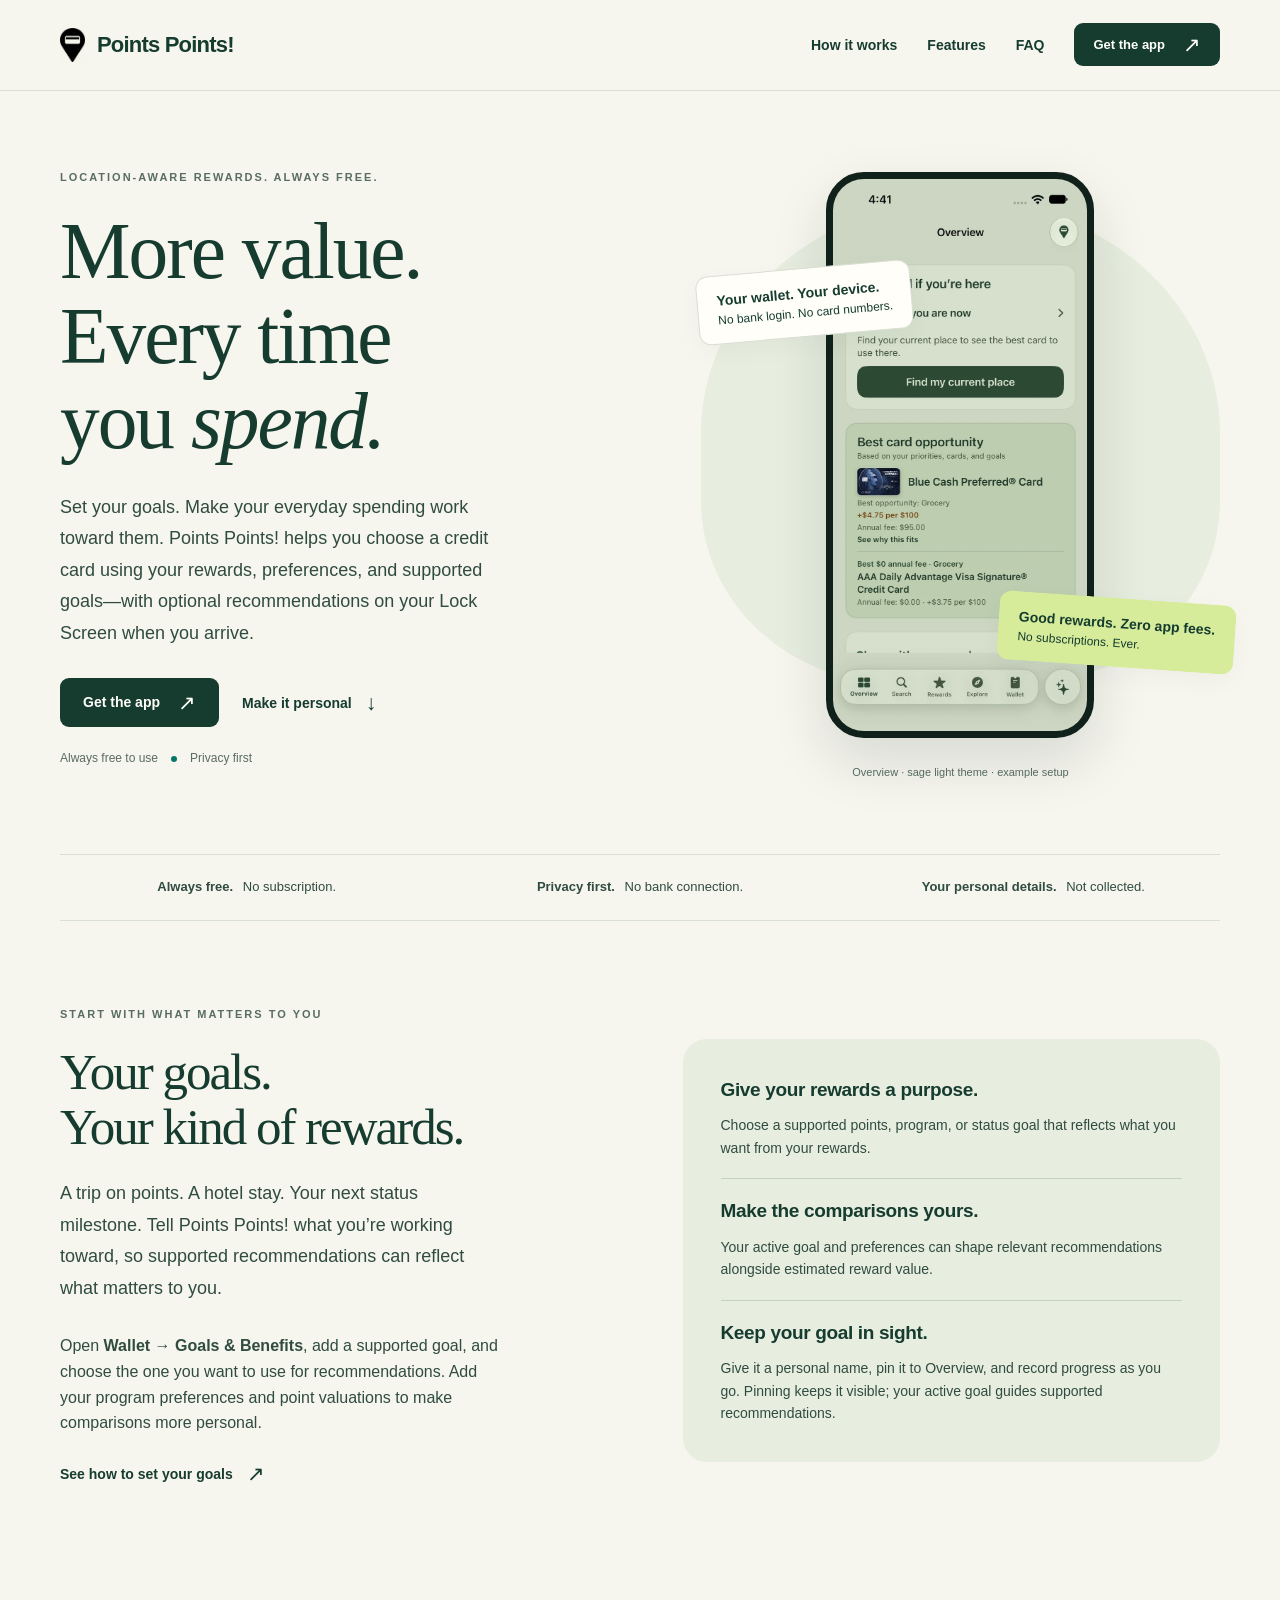
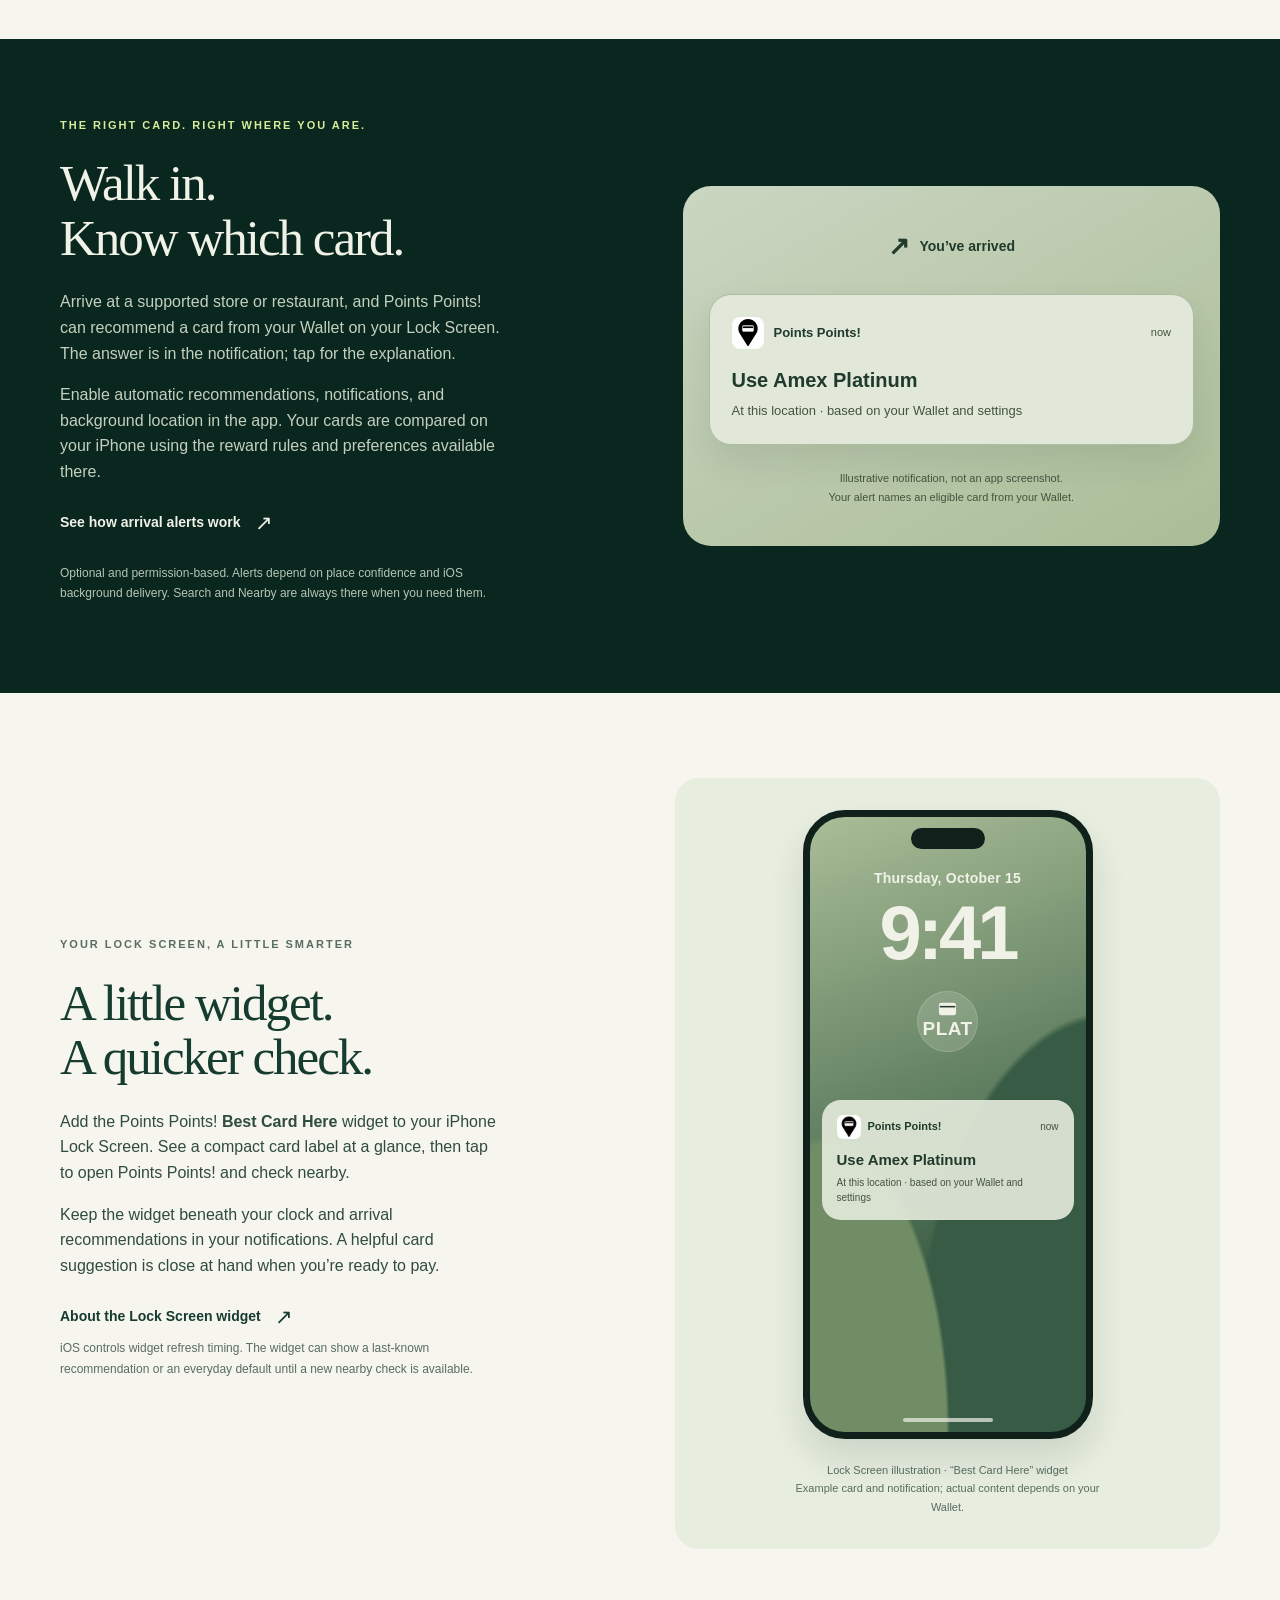
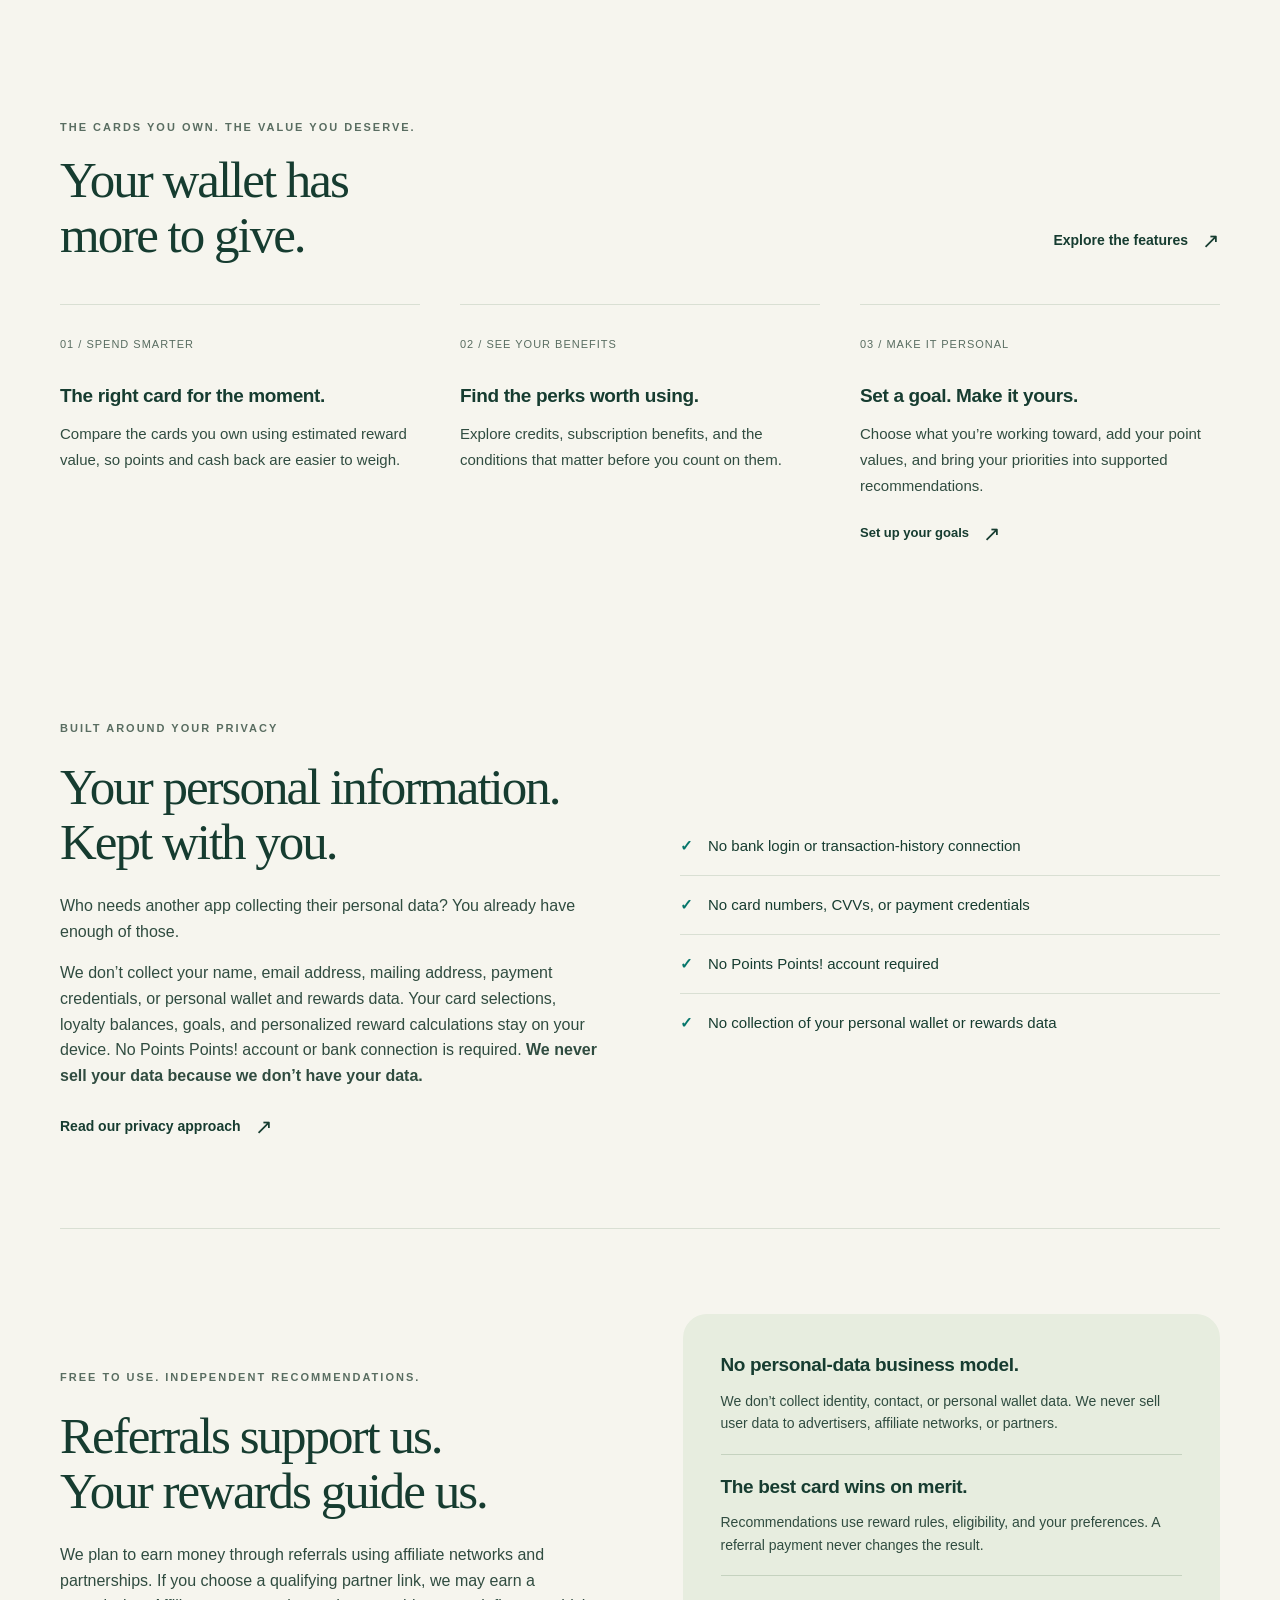
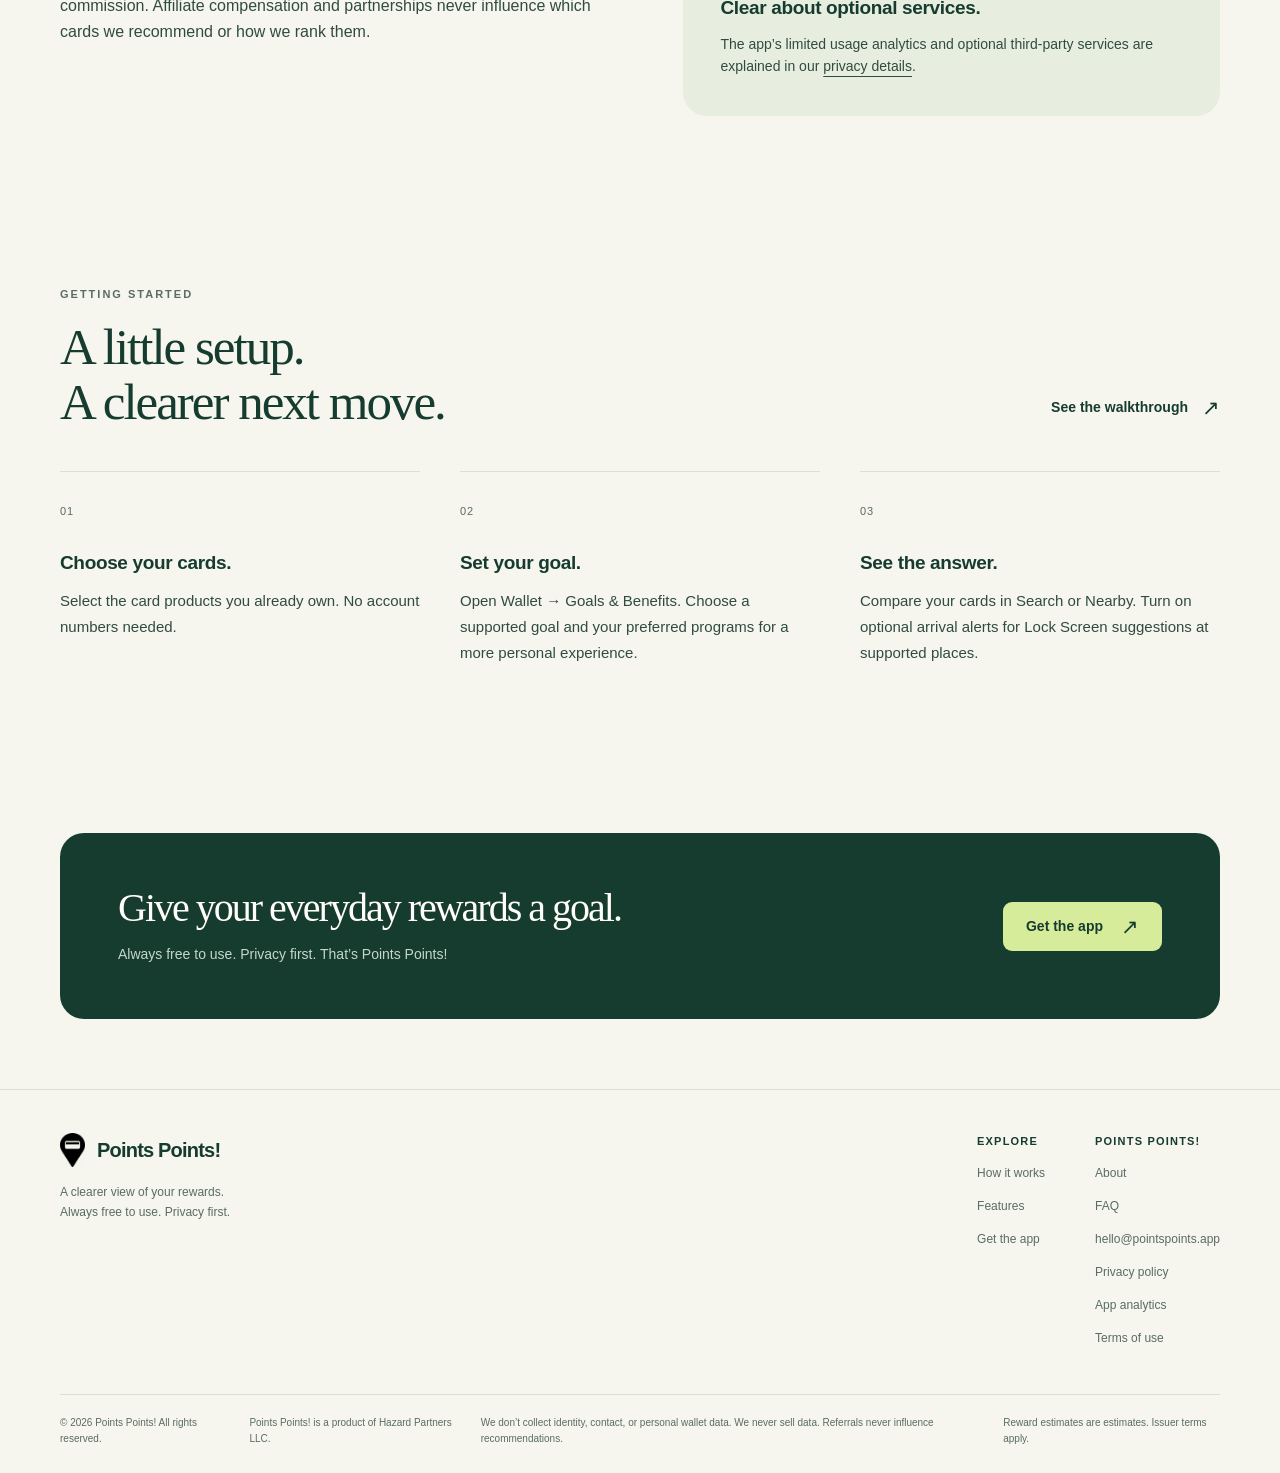
==== index.html @ 19428fe0 "Add files via upload" ====
<!doctype html>
<html lang="en"><head><meta charset="utf-8"><meta name="viewport" content="width=device-width, initial-scale=1"><meta name="color-scheme" content="light"><meta name="theme-color" content="#163c30"><meta name="referrer" content="strict-origin-when-cross-origin"><title>Points Points! — Always free. Privacy first.</title><meta name="description" content="Set your goals for a more personal rewards experience. Compare your cards, discover benefits, and get optional Lock Screen recommendations. Always free. Privacy first."><meta property="og:type" content="website"><meta property="og:site_name" content="Points Points!"><meta property="og:title" content="Points Points! — Always free. Privacy first."><meta property="og:description" content="Set your goals for a more personal rewards experience. Compare your cards, discover benefits, and get optional Lock Screen recommendations. Always free. Privacy first."><meta property="og:image" content="https://pointspoints.app/assets/social-preview.png"><meta property="og:image:alt" content="Points Points! More value. Every time you spend. Always free to use. Privacy first."><meta name="twitter:card" content="summary_large_image"><link rel="icon" type="image/png" href="assets/favicon.png"><link rel="apple-touch-icon" href="assets/apple-touch-icon.png"><link rel="stylesheet" href="assets/styles.css"><script src="assets/site-config.js" defer></script><script src="assets/site.js" defer></script><link rel="canonical" href="https://pointspoints.app/"><meta property="og:url" content="https://pointspoints.app/"></head><body><a class="skip-link" href="#main">Skip to content</a><header class="header"><div class="container nav"><a class="brand" href="index.html" aria-label="Points Points! home"><img src="assets/logo.png" width="25" height="34" alt="">Points Points!</a><button class="menu-toggle" aria-controls="navigation" aria-expanded="false" type="button">Menu</button><nav id="navigation" class="nav-links" aria-label="Main navigation"><a href="how-it-works.html" >How it works</a><a href="features.html" >Features</a><a href="support.html" >FAQ</a><a class="button small" href="get-the-app.html" data-app-link>Get the app<span class="arrow" aria-hidden="true">↗</span></a></nav></div></header><main id="main">
<section class="container hero"><div class="hero-copy"><p class="eyebrow">Location-aware rewards. Always free.</p><h1>More value.<br>Every time<br>you <em>spend.</em></h1><p class="lede">Set your goals. Make your everyday spending work toward them. Points Points! helps you choose a credit card using your rewards, preferences, and supported goals—with optional recommendations on your Lock Screen when you arrive.</p><div class="hero-buttons"><a class="button " href="get-the-app.html" data-app-link>Get the app<span class="arrow" aria-hidden="true">↗</span></a><a class="text-link" href="#your-goals">Make it personal <span class="arrow" aria-hidden="true">↓</span></a></div><p class="promise"><span>Always free to use</span><span class="dot" aria-hidden="true"></span><span>Privacy first</span></p></div><div><div class="visual-stage"><div class="phone "><img src="assets/app-overview-light.webp" alt="Points Points! Overview in the sage light theme showing nearby-card guidance and the best card opportunity" width="720" height="1565" loading="eager" fetchpriority="high" decoding="async"></div><div class="floating-note first"><strong>Your wallet. Your device.</strong>No bank login. No card numbers.</div><div class="floating-note second"><strong>Good rewards. Zero app fees.</strong>No subscriptions. Ever.</div></div><p class="screen-caption">Overview · sage light theme · example setup</p></div></section>
<div class="container trust-strip"><span><b>Always free.</b> No subscription.</span><span><b>Privacy first.</b> No bank connection.</span><span><b>Your personal details.</b> Not collected.</span></div>
<section class="container section" id="your-goals" aria-labelledby="goals-heading"><div class="split"><div class="split-copy"><p class="eyebrow">Start with what matters to you</p><h2 id="goals-heading">Your goals.<br>Your kind of rewards.</h2><p class="lede">A trip on points. A hotel stay. Your next status milestone. Tell Points Points! what you’re working toward, so supported recommendations can reflect what matters to you.</p><p>Open <strong>Wallet → Goals &amp; Benefits</strong>, add a supported goal, and choose the one you want to use for recommendations. Add your program preferences and point valuations to make comparisons more personal.</p><a class="text-link" href="how-it-works.html#goals">See how to set your goals <span class="arrow" aria-hidden="true">↗</span></a></div><div class="explain-panel"><div class="term"><h3>Give your rewards a purpose.</h3><p>Choose a supported points, program, or status goal that reflects what you want from your rewards.</p></div><div class="term"><h3>Make the comparisons yours.</h3><p>Your active goal and preferences can shape relevant recommendations alongside estimated reward value.</p></div><div class="term"><h3>Keep your goal in sight.</h3><p>Give it a personal name, pin it to Overview, and record progress as you go. Pinning keeps it visible; your active goal guides supported recommendations.</p></div></div></div></section>
<section class="arrival-band" id="arrival-alerts"><div class="container split"><div class="split-copy"><p class="eyebrow">The right card. Right where you are.</p><h2>Walk in.<br>Know which card.</h2><p>Arrive at a supported store or restaurant, and Points Points! can recommend a card from your Wallet on your Lock Screen. The answer is in the notification; tap for the explanation.</p><p>Enable automatic recommendations, notifications, and background location in the app. Your cards are compared on your iPhone using the reward rules and preferences available there.</p><a class="text-link" href="how-it-works.html#arrival-alerts">See how arrival alerts work <span class="arrow" aria-hidden="true">↗</span></a><p class="small-copy">Optional and permission-based. Alerts depend on place confidence and iOS background delivery. Search and Nearby are always there when you need them.</p></div><figure class="arrival-visual"><div class="arrival-location"><span aria-hidden="true">↗</span> You’ve arrived</div><div class="arrival-notification"><div class="arrival-app"><img src="assets/app-icon.png" width="32" height="32" alt=""><strong>Points Points!</strong><span>now</span></div><p class="arrival-answer">Use Amex Platinum</p><p class="arrival-detail">At this location · based on your Wallet and settings</p></div><figcaption>Illustrative notification, not an app screenshot.<br>Your alert names an eligible card from your Wallet.</figcaption></figure></div></section><section class="container section lockscreen-section" id="lock-screen-widget"><div class="split"><div class="split-copy"><p class="eyebrow">Your Lock Screen, a little smarter</p><h2>A little widget.<br>A quicker check.</h2><p>Add the Points Points! <strong>Best Card Here</strong> widget to your iPhone Lock Screen. See a compact card label at a glance, then tap to open Points Points! and check nearby.</p><p>Keep the widget beneath your clock and arrival recommendations in your notifications. A helpful card suggestion is close at hand when you’re ready to pay.</p><a class="text-link" href="support.html#lock-screen-widget">About the Lock Screen widget <span class="arrow" aria-hidden="true">↗</span></a><p class="small-copy">iOS controls widget refresh timing. The widget can show a last-known recommendation or an everyday default until a new nearby check is available.</p></div><figure class="lockscreen-preview"><div class="lockscreen-phone" role="img" aria-label="Illustration of an iPhone Lock Screen with a circular Points Points! Best Card Here widget labeled PLAT and a Use Amex Platinum notification"><div class="lockscreen-island" aria-hidden="true"></div><div class="lockscreen-clock"><div class="lockscreen-date">Thursday, October 15</div><div class="lockscreen-time">9:41</div></div><div class="lockscreen-widgets"><div class="lockscreen-widget"><svg width="19" height="14" viewBox="0 0 24 18" fill="none" aria-hidden="true"><rect x="1" y="1" width="22" height="16" rx="3" fill="currentColor"/><path d="M2 6h20" stroke="#263b2c" stroke-width="2"/></svg><span>PLAT</span></div></div><div class="lockscreen-alert"><div class="lockscreen-alert-app"><img src="assets/app-icon.png" alt="" width="24" height="24"><strong>Points Points!</strong><span>now</span></div><p>Use Amex Platinum</p><span>At this location · based on your Wallet and settings</span></div><div class="lockscreen-home" aria-hidden="true"></div></div><figcaption>Lock Screen illustration · “Best Card Here” widget<br>Example card and notification; actual content depends on your Wallet.</figcaption></figure></div></section><section class="container section"><div class="section-heading"><div><p class="eyebrow">The cards you own. The value you deserve.</p><h2>Your wallet has<br>more to give.</h2></div><a href="features.html" class="text-link">Explore the features <span class="arrow" aria-hidden="true">↗</span></a></div><div class="three-cols"><article class="feature-summary"><span class="feature-number">01 / SPEND SMARTER</span><h3>The right card for the moment.</h3><p>Compare the cards you own using estimated reward value, so points and cash back are easier to weigh.</p></article><article class="feature-summary"><span class="feature-number">02 / SEE YOUR BENEFITS</span><h3>Find the perks worth using.</h3><p>Explore credits, subscription benefits, and the conditions that matter before you count on them.</p></article><article class="feature-summary"><span class="feature-number">03 / MAKE IT PERSONAL</span><h3>Set a goal. Make it yours.</h3><p>Choose what you’re working toward, add your point values, and bring your priorities into supported recommendations.</p><a class="text-link" href="how-it-works.html#goals">Set up your goals <span class="arrow" aria-hidden="true">↗</span></a></article></div></section>

<section class="container privacy-panel"><div><p class="eyebrow">Built around your privacy</p><h2>Your personal information.<br>Kept with you.</h2><p>Who needs another app collecting their personal data? You already have enough of those.</p><p>We don’t collect your name, email address, mailing address, payment credentials, or personal wallet and rewards data. Your card selections, loyalty balances, goals, and personalized reward calculations stay on your device. No Points Points! account or bank connection is required. <strong>We never sell your data because we don’t have your data.</strong></p><a href="privacy.html" class="text-link">Read our privacy approach <span class="arrow" aria-hidden="true">↗</span></a></div><ul class="privacy-points"><li><span class="check" aria-hidden="true">✓</span>No bank login or transaction-history connection</li><li><span class="check" aria-hidden="true">✓</span>No card numbers, CVVs, or payment credentials</li><li><span class="check" aria-hidden="true">✓</span>No Points Points! account required</li><li><span class="check" aria-hidden="true">✓</span>No collection of your personal wallet or rewards data</li></ul></section>
<section class="container section" id="how-we-make-money"><div class="split"><div><p class="eyebrow">Free to use. Independent recommendations.</p><h2>Referrals support us.<br>Your rewards guide us.</h2><p>We plan to earn money through referrals using affiliate networks and partnerships. If you choose a qualifying partner link, we may earn a commission. Affiliate compensation and partnerships never influence which cards we recommend or how we rank them.</p></div><div class="explain-panel"><div class="term"><h3>No personal-data business model.</h3><p>We don’t collect identity, contact, or personal wallet data. We never sell user data to advertisers, affiliate networks, or partners.</p></div><div class="term"><h3>The best card wins on merit.</h3><p>Recommendations use reward rules, eligibility, and your preferences. A referral payment never changes the result.</p></div><div class="term"><h3>Clear about optional services.</h3><p>The app’s limited usage analytics and optional third-party services are explained in our <a href="privacy.html#analytics">privacy details</a>.</p></div></div></div></section>
<section class="container section"><div class="section-heading"><div><p class="eyebrow">Getting started</p><h2>A little setup.<br>A clearer next move.</h2></div><a href="how-it-works.html" class="text-link">See the walkthrough <span class="arrow" aria-hidden="true">↗</span></a></div><div class="three-cols"><article class="feature-summary"><span class="feature-number">01</span><h3>Choose your cards.</h3><p>Select the card products you already own. No account numbers needed.</p></article><article class="feature-summary"><span class="feature-number">02</span><h3>Set your goal.</h3><p>Open Wallet → Goals &amp; Benefits. Choose a supported goal and your preferred programs for a more personal experience.</p></article><article class="feature-summary"><span class="feature-number">03</span><h3>See the answer.</h3><p>Compare your cards in Search or Nearby. Turn on optional arrival alerts for Lock Screen suggestions at supported places.</p></article></div></section><section class="container"><div class="cta"><div><h2>Give your everyday rewards a goal.</h2><p>Always free to use. Privacy first. That’s Points Points!</p></div><a class="button light" href="get-the-app.html" data-app-link>Get the app<span class="arrow" aria-hidden="true">↗</span></a></div></section></main><footer class="footer"><div class="container"><div class="footer-top"><div><a class="brand" href="index.html"><img src="assets/logo.png" width="25" height="34" alt="">Points Points!</a><p>A clearer view of your rewards.<br>Always free to use. Privacy first.</p></div><div class="footer-links"><div><strong>Explore</strong><a href="how-it-works.html">How it works</a><a href="features.html">Features</a><a href="get-the-app.html" data-app-link>Get the app</a></div><div><strong>Points Points!</strong><a href="about.html">About</a><a href="support.html">FAQ</a><a href="mailto:hello@pointspoints.app">hello@pointspoints.app</a><a href="privacy.html">Privacy policy</a><a href="app-analytics.html">App analytics</a><a href="terms.html">Terms of use</a></div></div></div><div class="footer-bottom"><span>© 2026 Points Points! All rights reserved.</span><span>Points Points! is a product of Hazard Partners LLC.</span><span>We don’t collect identity, contact, or personal wallet data. We never sell data. Referrals never influence recommendations.</span><span>Reward estimates are estimates. Issuer terms apply.</span></div></div></footer></body></html>
---- assets/styles.css ----
/* Points Points — self-contained, responsive, no external font requests. */
:root{--paper:#f6f5ee;--ink:#163c30;--text:#304c40;--muted:#596d61;--line:#d9dfd3;--soft:#e7eddf;--lime:#d6ec9a;--teal:#28d8cf;--white:#fffef9;--dark:#09271e;--radius:24px;--serif:Georgia,'Times New Roman',serif;--sans:-apple-system,BlinkMacSystemFont,'Segoe UI',Arial,sans-serif}
*,*::before,*::after{box-sizing:border-box}
html{scroll-behavior:smooth;scroll-padding-top:108px}
body{margin:0;background:var(--paper);color:var(--ink);font-family:var(--sans);font-size:16px;line-height:1.6;-webkit-font-smoothing:antialiased}
img{display:block;max-width:100%;height:auto}
a{color:inherit;text-underline-offset:5px}
button,input,select{font:inherit}
button,a,input,select,summary{-webkit-tap-highlight-color:transparent}
button{cursor:pointer}
a:focus-visible,button:focus-visible,input:focus-visible,select:focus-visible,summary:focus-visible{outline:3px solid #067b75;outline-offset:5px}
.skip-link{position:absolute;top:-100px;left:20px;background:var(--ink);color:var(--white);padding:12px 20px;z-index:20}
.skip-link:focus{top:12px}
.container{width:min(1160px,calc(100% - 96px));margin-inline:auto}
.header{border-bottom:1px solid var(--line);background:var(--paper);position:relative;z-index:5}
.nav{display:flex;justify-content:space-between;align-items:center;gap:24px;min-height:90px}
.brand{display:inline-flex;align-items:center;gap:12px;font-weight:750;letter-spacing:-.8px;font-size:22px;text-decoration:none;white-space:nowrap}
.brand img{height:34px;width:25px;object-fit:contain}
.nav-links{display:flex;align-items:center;gap:30px}
.nav-links>a:not(.button){font-size:14px;font-weight:550;text-decoration:none;padding-block:12px}
.nav-links>a[aria-current=page]:not(.button){text-decoration:underline;text-decoration-thickness:2px;text-decoration-color:#08766c}
.nav-links>a:hover:not(.button){text-decoration:underline}
.menu-toggle{display:none;border:1px solid var(--line);border-radius:8px;padding:8px 12px;background:transparent;color:var(--ink);min-height:44px}
.button{display:inline-flex;align-items:center;justify-content:center;gap:18px;min-height:49px;padding:12px 22px;background:var(--ink);color:var(--white);border:1px solid transparent;border-radius:9px;text-decoration:none;font-size:14px;font-weight:600;line-height:1.4;transition:background .18s,transform .18s}
.button:hover{background:#245642;transform:translateY(-2px)}
.button.small{min-height:43px;padding:10px 18px;font-size:13px}
.button.light{background:var(--lime);color:var(--ink)}
.button.light:hover{background:#e1f3b6}
.button.outline{background:transparent;color:var(--ink);border-color:var(--line)}
.button.outline:hover{background:var(--soft)}
.text-link{display:inline-flex;align-items:center;gap:14px;font-size:14px;font-weight:600;text-decoration:none;min-height:44px}
.text-link:hover{text-decoration:underline}
.arrow{font-weight:400;font-size:21px;line-height:1}
.eyebrow{text-transform:uppercase;font-size:11px;font-weight:650;letter-spacing:2px;color:var(--muted);margin:0 0 22px}
h1,h2,h3,p{margin-top:0}
h1,h2{font-family:var(--serif);font-weight:400;line-height:1.07;letter-spacing:-2px}
h1{font-size:clamp(48px,6.2vw,82px);margin-bottom:28px}
h1 em,h2 em{font-weight:400}
h2{font-size:clamp(34px,4vw,51px);margin-bottom:24px}
h3{font-size:19px;font-weight:600;line-height:1.35;letter-spacing:-.35px;margin-bottom:12px}
p{color:var(--text)}
.lede{font-size:18px;line-height:1.75;max-width:450px;margin-bottom:29px}
.small-copy{font-size:12px;color:var(--muted);line-height:1.7}
.hero{display:grid;grid-template-columns:1.1fr 1fr;align-items:center;gap:70px;padding-block:65px 72px}
.hero-copy{padding-block:12px}
.hero h1{max-width:600px}
.hero-buttons{display:flex;align-items:center;gap:23px;flex-wrap:wrap}
.promise{display:flex;align-items:center;gap:8px;margin:22px 0 0;font-size:12px;color:var(--muted);flex-wrap:wrap}
.dot{width:6px;height:6px;background:#06766b;border-radius:50%;display:inline-block;margin-inline:5px}
.visual-stage{position:relative;display:grid;place-items:center;isolation:isolate;padding:16px 25px 5px;min-width:0}
.visual-stage::before{content:'';position:absolute;width:100%;height:82%;border-radius:48% 48% 38% 38%;background:var(--soft);inset:8% 0 auto;z-index:-1;transform:rotate(-10deg)}
.phone{width:268px;border:7px solid #10211b;border-radius:38px;background:#101e17;overflow:hidden;box-shadow:0 24px 55px #13352822;position:relative}
.phone img{width:100%;aspect-ratio:1206 / 2622;object-fit:cover}
.phone.small-phone{width:250px}
.floating-note{position:absolute;padding:14px 19px;background:var(--white);border:1px solid var(--line);border-radius:12px;box-shadow:0 8px 25px #163c3009;font-size:12px;line-height:1.5;z-index:2}
.floating-note strong{display:block;color:var(--ink);font-size:14px;font-weight:650}
.floating-note.first{left:-4px;top:19%;transform:rotate(-5deg)}
.floating-note.second{right:-15px;bottom:13%;transform:rotate(4deg);background:var(--lime);border-color:transparent}
.screen-caption{font-size:11px;color:var(--muted);text-align:center;margin:21px 0 0}
.trust-strip{border-block:1px solid var(--line);display:grid;grid-template-columns:repeat(3,1fr);padding-block:22px;gap:20px;text-align:center}
.trust-strip span{font-size:13px;color:var(--text)}
.trust-strip b{font-weight:600;margin-right:6px}
.section{padding-block:85px}
.section-heading{display:flex;align-items:end;justify-content:space-between;gap:35px;margin-bottom:42px}
.section-heading h2{margin:0;max-width:630px}
.section-heading .eyebrow{margin-bottom:17px}
.three-cols{display:grid;grid-template-columns:repeat(3,1fr);gap:40px}
.feature-summary{border-top:1px solid var(--line);padding-top:25px}
.feature-number{display:inline-block;font-size:11px;letter-spacing:1px;color:var(--muted);margin-bottom:29px}
.feature-summary p{font-size:15px;line-height:1.75;margin-bottom:12px}
.feature-summary a{font-size:13px}

.split{display:grid;grid-template-columns:1fr 1fr;align-items:center;gap:85px}
.split-copy p{max-width:440px}

















.privacy-panel{display:grid;grid-template-columns:1fr 1fr;gap:80px;align-items:center;border-bottom:1px solid var(--line);padding-block:80px}
.privacy-points{padding:0;margin:0;list-style:none}
.privacy-points li{display:flex;align-items:baseline;gap:15px;padding:17px 0;border-bottom:1px solid var(--line);font-size:15px}
.privacy-points li:last-child{border:0}
.check{color:#06766b;font-weight:700}
.cta{background:var(--ink);border-radius:var(--radius);padding:54px 58px;color:var(--white);display:flex;align-items:center;justify-content:space-between;gap:45px;margin-block:70px}
.cta h2{font-size:40px;margin-bottom:13px;max-width:600px}
.cta p{color:#c4d7c9;margin:0;font-size:14px}
.cta .button{flex-shrink:0}
.footer{padding-block:43px 26px;border-top:1px solid var(--line)}
.footer-top{display:flex;align-items:start;justify-content:space-between;gap:35px;margin-bottom:40px}
.footer .brand{font-size:20px;margin-bottom:16px}
.footer p{font-size:12px;color:var(--muted);max-width:300px}
.footer-links{display:flex;gap:50px}
.footer-links div{display:flex;flex-direction:column;gap:8px}
.footer-links strong{font-size:11px;text-transform:uppercase;letter-spacing:1.2px;font-weight:600;margin-bottom:5px}
.footer-links a{font-size:12px;color:var(--muted);text-decoration:none;min-height:25px}
.footer-links a:hover{text-decoration:underline}
.footer-bottom{border-top:1px solid var(--line);padding-top:20px;display:flex;justify-content:space-between;gap:20px;font-size:10px;color:var(--muted)}
.page-heading{padding-block:78px 48px;max-width:810px}
.page-heading h1{font-size:clamp(44px,5.5vw,68px)}
.page-heading .lede{max-width:620px;margin:0}
.page-heading.center{text-align:center;margin:auto;max-width:830px}
.page-heading.center .lede{margin:auto}
.walkthrough{padding-block:40px 65px;border-bottom:1px solid var(--line)}
.walkthrough:nth-child(even) .split-copy{order:2}
.walkthrough:nth-child(even) .walkthrough-image{order:1}
.walkthrough-image{background:var(--soft);border-radius:var(--radius);padding:35px;display:grid;place-items:center;overflow:hidden}
.walkthrough-image .phone{width:245px}
.walkthrough .step-label{font-family:var(--serif);font-size:45px;color:#73907a;margin-bottom:22px}
.walkthrough h2{font-size:42px}
.list-clean{list-style:none;padding:0;margin-top:24px}
.list-clean li{padding:10px 0;border-top:1px solid var(--line);font-size:14px;display:flex;gap:12px}
.feature-detail{padding-block:50px 65px;border-bottom:1px solid var(--line)}
.feature-detail h2{font-size:43px}
.feature-detail .split-copy>p{font-size:16px}
.pullquote{border-left:3px solid #08786e;padding:0 0 0 22px;margin:30px 0;font:italic 25px/1.45 var(--serif);color:var(--ink)}
.explain-panel{padding:38px;background:var(--soft);border-radius:var(--radius)}
.explain-panel .term{padding-block:19px;border-bottom:1px solid #c5d2bf}
.explain-panel .term:last-child{border:0;padding-bottom:0}
.explain-panel .term:first-child{padding-top:0}
.explain-panel .term p{font-size:14px;margin:8px 0 0}
.support-grid{display:grid;grid-template-columns:230px 1fr;gap:70px;padding-block:15px 75px;align-items:start}
.support-nav{position:sticky;top:35px;display:flex;flex-direction:column;gap:10px}
.support-nav a{font-size:14px;text-decoration:none;padding-block:7px}
.support-nav a:hover{text-decoration:underline}



.faq-group{margin-bottom:44px}
.faq-group h2{font-size:32px;margin-bottom:21px}
details{border-top:1px solid var(--line)}
details:last-child{border-bottom:1px solid var(--line)}
summary{list-style:none;cursor:pointer;padding:21px 35px 21px 0;font-weight:550;font-size:16px;position:relative;line-height:1.5}
summary::-webkit-details-marker{display:none}
summary::after{content:'+';position:absolute;right:7px;top:18px;font-size:24px;font-weight:400;color:var(--muted)}
details[open] summary::after{content:'−'}
details p{font-size:14px;line-height:1.85;max-width:680px;margin-bottom:22px}
.story{max-width:760px;margin:auto;padding:10px 0 65px}
.story>p{font-size:19px;line-height:1.9;margin-bottom:27px}
.story h2{font-size:38px;margin:55px 0 22px}
.principles{display:grid;grid-template-columns:repeat(3,1fr);gap:25px;padding-top:30px}
.principles article{border-top:1px solid var(--line);padding-top:25px}
.principles strong{font-family:var(--serif);font-size:34px;font-weight:400;display:block;margin-bottom:10px}
.principles p{font-size:14px}
.legal-layout{display:grid;grid-template-columns:210px minmax(0,760px);gap:65px;padding-block:20px 80px}
.legal-index{position:sticky;top:35px;align-self:start;display:flex;flex-direction:column;gap:13px}
.legal-index a{font-size:13px;text-decoration:none}
.legal-index a:hover{text-decoration:underline}
.legal-copy h2{font-family:var(--sans);font-size:23px;font-weight:600;letter-spacing:-.4px;line-height:1.4;margin:38px 0 15px}
.legal-copy h2:first-child{margin-top:0}
.legal-copy p,.legal-copy li{font-size:14px;line-height:1.9;color:var(--text)}
.legal-copy ul{padding-left:22px}
.legal-copy li{padding:5px 0}
.legal-copy a{overflow-wrap:anywhere}
.notice{background:var(--soft);border-left:3px solid #08786e;padding:20px 24px;margin-bottom:30px;font-size:14px;color:var(--text)}
.download-layout{display:grid;grid-template-columns:1fr 1fr;align-items:center;gap:75px;padding-block:70px 90px}
.app-icon{width:88px;height:88px;border-radius:20px;border:1px solid var(--line);margin-bottom:30px}
.availability{display:inline-flex;align-items:center;gap:10px;background:var(--soft);padding:10px 15px;border-radius:8px;font-size:13px;margin-bottom:24px}
.download-layout .small-copy{max-width:420px;margin-top:20px}
.download-layout h1{font-size:65px}
.availability .dot{margin:0}
.no-js-notice{font-size:12px;color:var(--muted);margin:20px auto;max-width:1160px;padding-inline:25px}
[hidden]{display:none!important}
@media(min-width:1450px){h1{font-size:88px}.hero{gap:95px}}
@media(max-width:1000px){.container{width:calc(100% - 64px)}.hero{gap:35px}.nav-links{gap:21px}.hero h1{font-size:66px}.floating-note.first{left:-5px}.floating-note.second{right:-8px}.split{gap:45px}.privacy-panel{gap:45px}.cta{padding:40px}.cta h2{font-size:34px}.support-grid{gap:40px;grid-template-columns:200px 1fr}}
@media(max-width:760px){.container{width:calc(100% - 40px)}.nav{min-height:77px;gap:12px}.brand{font-size:20px}.nav-links{gap:15px}.nav-links>a:not(.button){font-size:12px}.nav-links .button{padding:10px 12px;font-size:12px}.hero{padding-block:48px 55px;grid-template-columns:1fr;gap:38px}.hero h1{font-size:68px;max-width:550px}.hero .lede{max-width:500px}.visual-stage{max-width:430px;width:100%;margin:auto}.floating-note.first{left:0;top:20%}.floating-note.second{right:0}.phone{width:250px}.trust-strip{gap:12px;padding-block:18px}.trust-strip span{font-size:11px}.trust-strip b{display:block;margin:0}.section{padding-block:58px}.three-cols{gap:22px}.feature-summary h3{font-size:17px}.feature-summary p{font-size:13px}.split{grid-template-columns:1fr;gap:32px}.split-copy p{max-width:600px}.privacy-panel{padding-block:55px;grid-template-columns:1fr;gap:25px}.cta{margin-block:48px;padding:35px;align-items:start;flex-direction:column;gap:27px}.footer-links{gap:30px}.page-heading{padding-block:53px 35px}.walkthrough:nth-child(even) .split-copy,.walkthrough:nth-child(even) .walkthrough-image{order:initial}.walkthrough{padding-block:30px 45px}.walkthrough-image .phone{width:235px}.feature-detail h2,.walkthrough h2{font-size:37px}.support-grid{grid-template-columns:1fr;gap:25px;padding-top:0}.support-nav{position:static;flex-direction:row;flex-wrap:wrap;gap:8px 23px}.legal-layout{grid-template-columns:1fr;gap:30px}.legal-index{position:static;flex-direction:row;flex-wrap:wrap;gap:12px 24px}.download-layout{grid-template-columns:1fr;padding-block:45px 65px;gap:40px}.download-layout h1{font-size:58px}.download-layout .visual-stage{max-width:400px}.section-heading{align-items:start;gap:20px}.section-heading .text-link{flex-shrink:0}.principles{gap:20px}}
@media(max-width:540px){h1{letter-spacing:-1.9px}.hero h1{font-size:57px}.hero .lede{font-size:17px}.nav{flex-wrap:wrap;padding-block:16px}.js .menu-toggle{display:block}.nav-links{display:flex;flex-basis:100%;flex-wrap:wrap;justify-content:space-between;padding-top:10px;border-top:1px solid var(--line)}.js .nav-links{display:none}.js .nav-links.is-open{display:flex}.nav-links>a:not(.button){font-size:14px}.hero-buttons{gap:17px}.eyebrow{font-size:10px;letter-spacing:1.6px}.three-cols{grid-template-columns:1fr;gap:30px}.feature-summary{padding-top:20px}.feature-number{margin-bottom:15px}.feature-summary h3{font-size:20px}.feature-summary p{font-size:15px}.section-heading{flex-direction:column}.trust-strip{gap:8px}.trust-strip span{font-size:10px}.trust-strip b{font-size:12px}.floating-note{padding:11px 13px;font-size:10px}.floating-note strong{font-size:12px}.floating-note.second{right:0;bottom:10%}.phone{width:235px}.hero .visual-stage{padding-inline:0}.cta{padding:29px}.cta h2{font-size:33px}.footer-top{flex-direction:column;gap:25px}.footer-links{width:100%;justify-content:space-between;gap:25px}.footer-bottom{flex-direction:column;gap:6px}.page-heading h1{font-size:46px}.page-heading .lede{font-size:16px}.story>p{font-size:17px}.principles{grid-template-columns:1fr;gap:10px}.principles article{display:grid;grid-template-columns:100px 1fr;gap:16px}.principles strong{font-size:27px}.explain-panel{padding:25px}.walkthrough-image{padding:25px}.download-layout h1{font-size:49px}.privacy-points li{font-size:14px}}
@media(prefers-reduced-motion:reduce){html{scroll-behavior:auto}*,*::before,*::after{transition:none!important}}
@media print{.header,.footer,.cta,.visual-stage,.hero-buttons,.menu-toggle{display:none}body{background:white;color:black}.container{width:100%}.hero,.split,.legal-layout{display:block}.section{padding:20px 0}}
@media(max-width:540px){.visual-stage::before{transform:none}}
/* Keep the decorative backdrop inside its column at every breakpoint. */
.visual-stage::before{transform:none}



/* Actual app appearance previews */
.appearance-copy{max-width:350px;margin:0}
.appearance-pair{display:grid;grid-template-columns:repeat(2,minmax(0,1fr));gap:28px}
.appearance-pair figure{margin:0;gap:20px}
.appearance-dark{background:#1a2b21}
.appearance-dark .screen-caption{color:#b6c4b5}
@media(max-width:600px){.appearance-pair{grid-template-columns:1fr;gap:20px}}

/* Permission-based arrival recommendations; the preview is an illustration. */
.arrival-band{background:var(--dark);padding-block:78px;margin-top:58px}
.arrival-band h2,.arrival-band .text-link{color:#f0f1e7}
.arrival-band p{color:#c4d0bf}
.arrival-band .eyebrow{color:var(--lime)}
.arrival-band .small-copy{color:#b6c4b5;margin-top:18px}
.arrival-visual{min-width:0;margin:0;padding:40px 26px;border-radius:28px;background:linear-gradient(150deg,#cbd6c2,#aabd97);color:#203a2b}
.arrival-location{display:flex;align-items:center;justify-content:center;gap:10px;font-size:14px;font-weight:600;margin-bottom:27px}
.arrival-location>span{font-size:26px}
.arrival-notification{padding:22px;background:#e1e8d9;border:1px solid #adbea0;border-radius:22px;box-shadow:0 16px 35px #10211b18;overflow-wrap:anywhere}
.arrival-app{display:flex;align-items:center;gap:10px;font-size:13px;margin-bottom:18px}
.arrival-app img{width:32px;height:32px;border-radius:8px;flex:none}
.arrival-app>span{margin-left:auto;font-size:11px;color:#43543d}
.arrival-notification .arrival-answer{font-size:20px;font-weight:700;line-height:1.35;color:#203a2b;margin:0 0 7px}
.arrival-notification .arrival-detail{font-size:13px;line-height:1.6;color:#43543d;margin:0}
.arrival-visual figcaption{font-size:11px;line-height:1.7;text-align:center;color:#43543d;margin-top:24px}
@media(max-width:760px){.arrival-band{padding-block:50px;margin-top:35px}.arrival-visual{padding:30px 20px}}
@media(max-width:380px){.arrival-visual{padding:24px 14px}.arrival-notification{padding:17px}.arrival-app{gap:7px;font-size:12px}}

/* Code-rendered Lock Screen illustration, matching the circular widget family. */
.lockscreen-section .split{gap:70px}
.lockscreen-preview{display:grid;justify-items:center;min-width:0;margin:0;padding:32px 24px;background:var(--soft);border-radius:var(--radius)}
.lockscreen-phone{width:min(290px,100%);aspect-ratio:9/19.5;border:7px solid #10211b;border-radius:42px;position:relative;overflow:hidden;isolation:isolate;box-shadow:0 20px 35px #13352820;background:radial-gradient(ellipse at 5% 100%,#708d65 0 33%,transparent 34%),radial-gradient(ellipse at 110% 90%,#385b45 0 45%,transparent 46%),linear-gradient(160deg,#aabd97,#4a6d51 60%,#1a2b21);color:#f0f1e7}
.lockscreen-island{position:absolute;top:11px;left:50%;transform:translateX(-50%);width:74px;height:21px;background:#10211b;border-radius:20px}
.lockscreen-clock{text-align:center;padding-top:50px}
.lockscreen-date{font-size:14px;font-weight:550;letter-spacing:.2px}
.lockscreen-time{font-size:76px;line-height:1.12;font-weight:550;letter-spacing:-4px;font-variant-numeric:tabular-nums}
.lockscreen-widgets{display:flex;justify-content:center;margin-top:16px}
.lockscreen-widget{width:61px;height:61px;border-radius:50%;background:#eef3e12b;display:flex;flex-direction:column;align-items:center;justify-content:center;gap:2px;border:1px solid #f0f1e72b}
.lockscreen-widget>span{font-size:19px;font-weight:750;line-height:1.15;letter-spacing:.4px}
.lockscreen-alert{margin:48px 12px 0;padding:14px;border:1px solid #e1e8d94d;background:#e1e8d9ed;border-radius:19px;color:#203a2b}
.lockscreen-alert-app{display:flex;align-items:center;gap:7px;font-size:11px;margin-bottom:10px}
.lockscreen-alert-app img{width:24px;height:24px;border-radius:6px;flex:none}
.lockscreen-alert-app>span{margin-left:auto;font-size:10px;color:#43543d}
.lockscreen-alert p{font-size:15px;font-weight:700;line-height:1.4;color:#203a2b;margin:0 0 5px}
.lockscreen-alert>span{display:block;font-size:10px;line-height:1.5;color:#43543d}
.lockscreen-home{position:absolute;bottom:10px;left:50%;transform:translateX(-50%);height:4px;width:90px;background:#f0f1e7b3;border-radius:4px}
.lockscreen-preview figcaption{font-size:11px;line-height:1.7;text-align:center;margin-top:22px;color:var(--muted);max-width:340px}
@media(max-width:760px){.lockscreen-section .split{gap:32px}}
@media(max-width:380px){.lockscreen-preview{padding:24px 16px}.lockscreen-clock{padding-top:43px}.lockscreen-date{font-size:12px}.lockscreen-time{font-size:66px}.lockscreen-alert{margin:36px 9px 0;padding:11px}.lockscreen-alert p{font-size:14px}.lockscreen-alert-app{gap:5px;font-size:10px}}
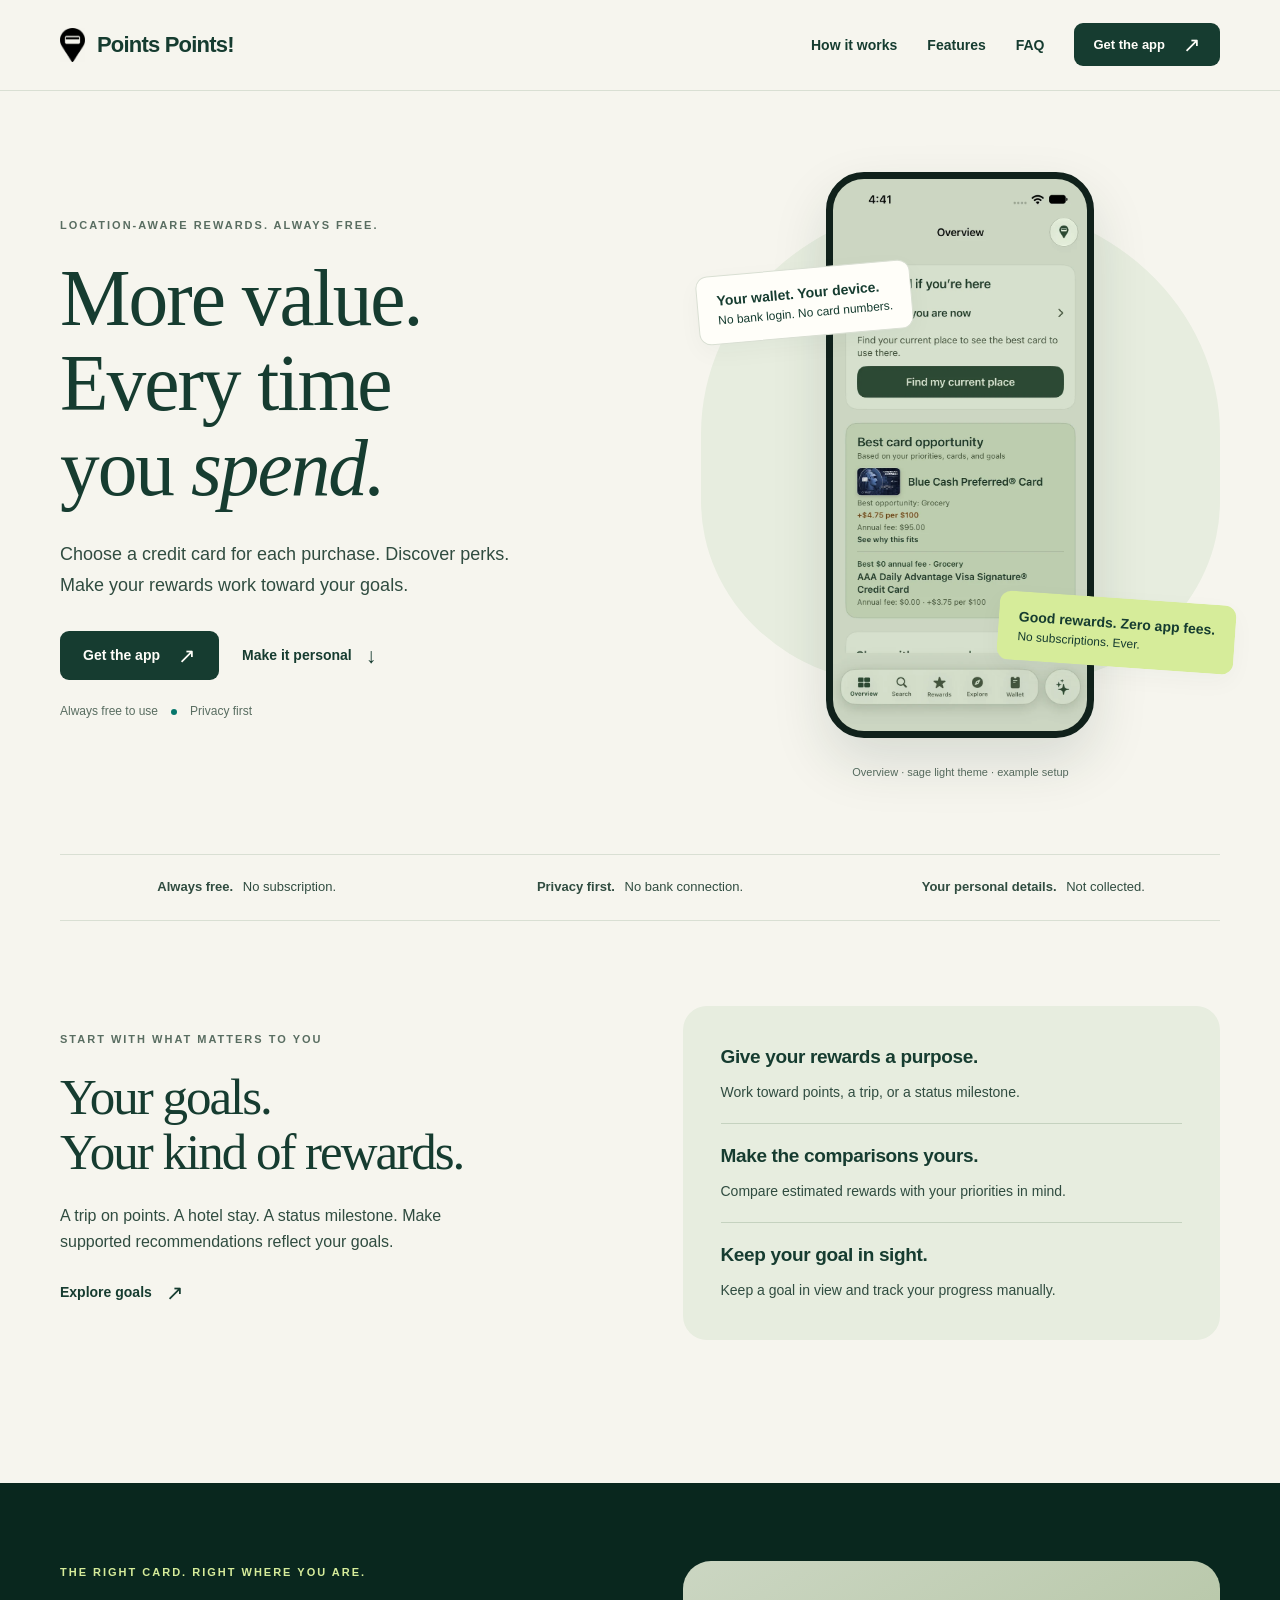
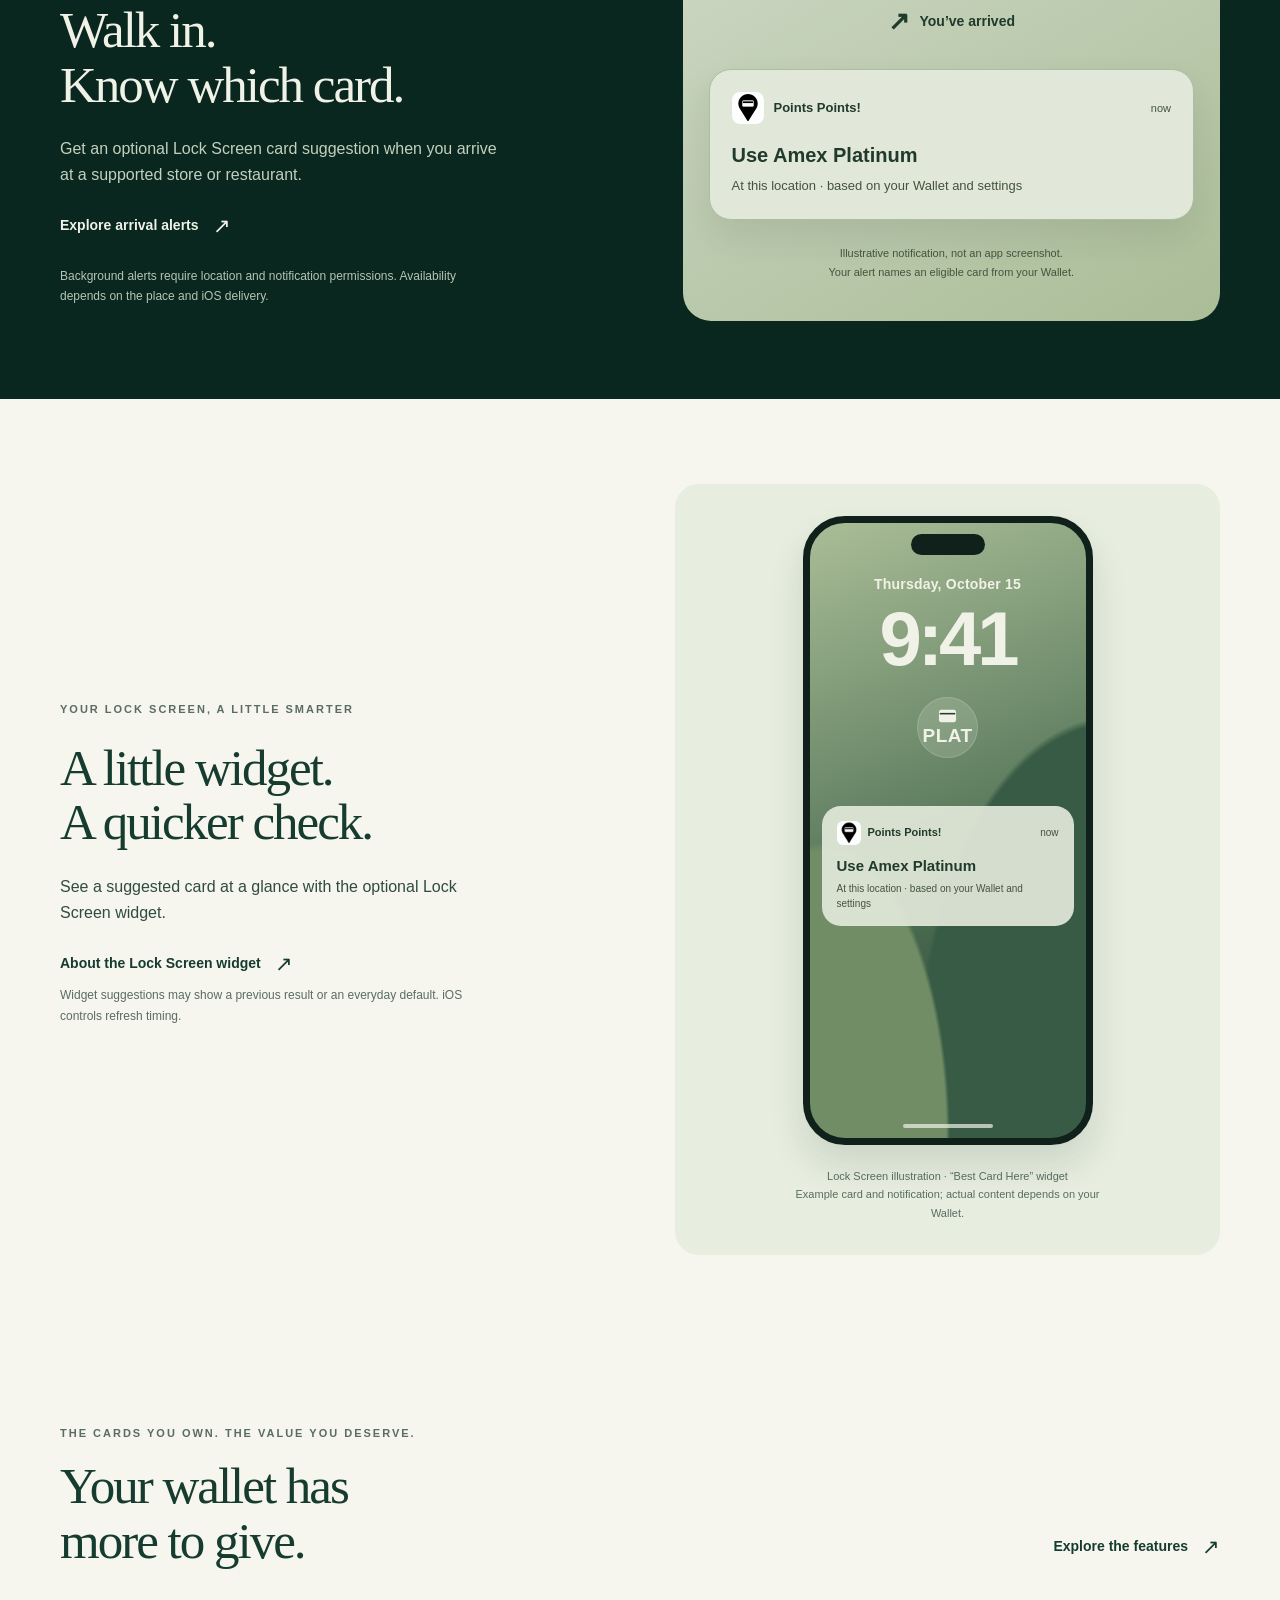
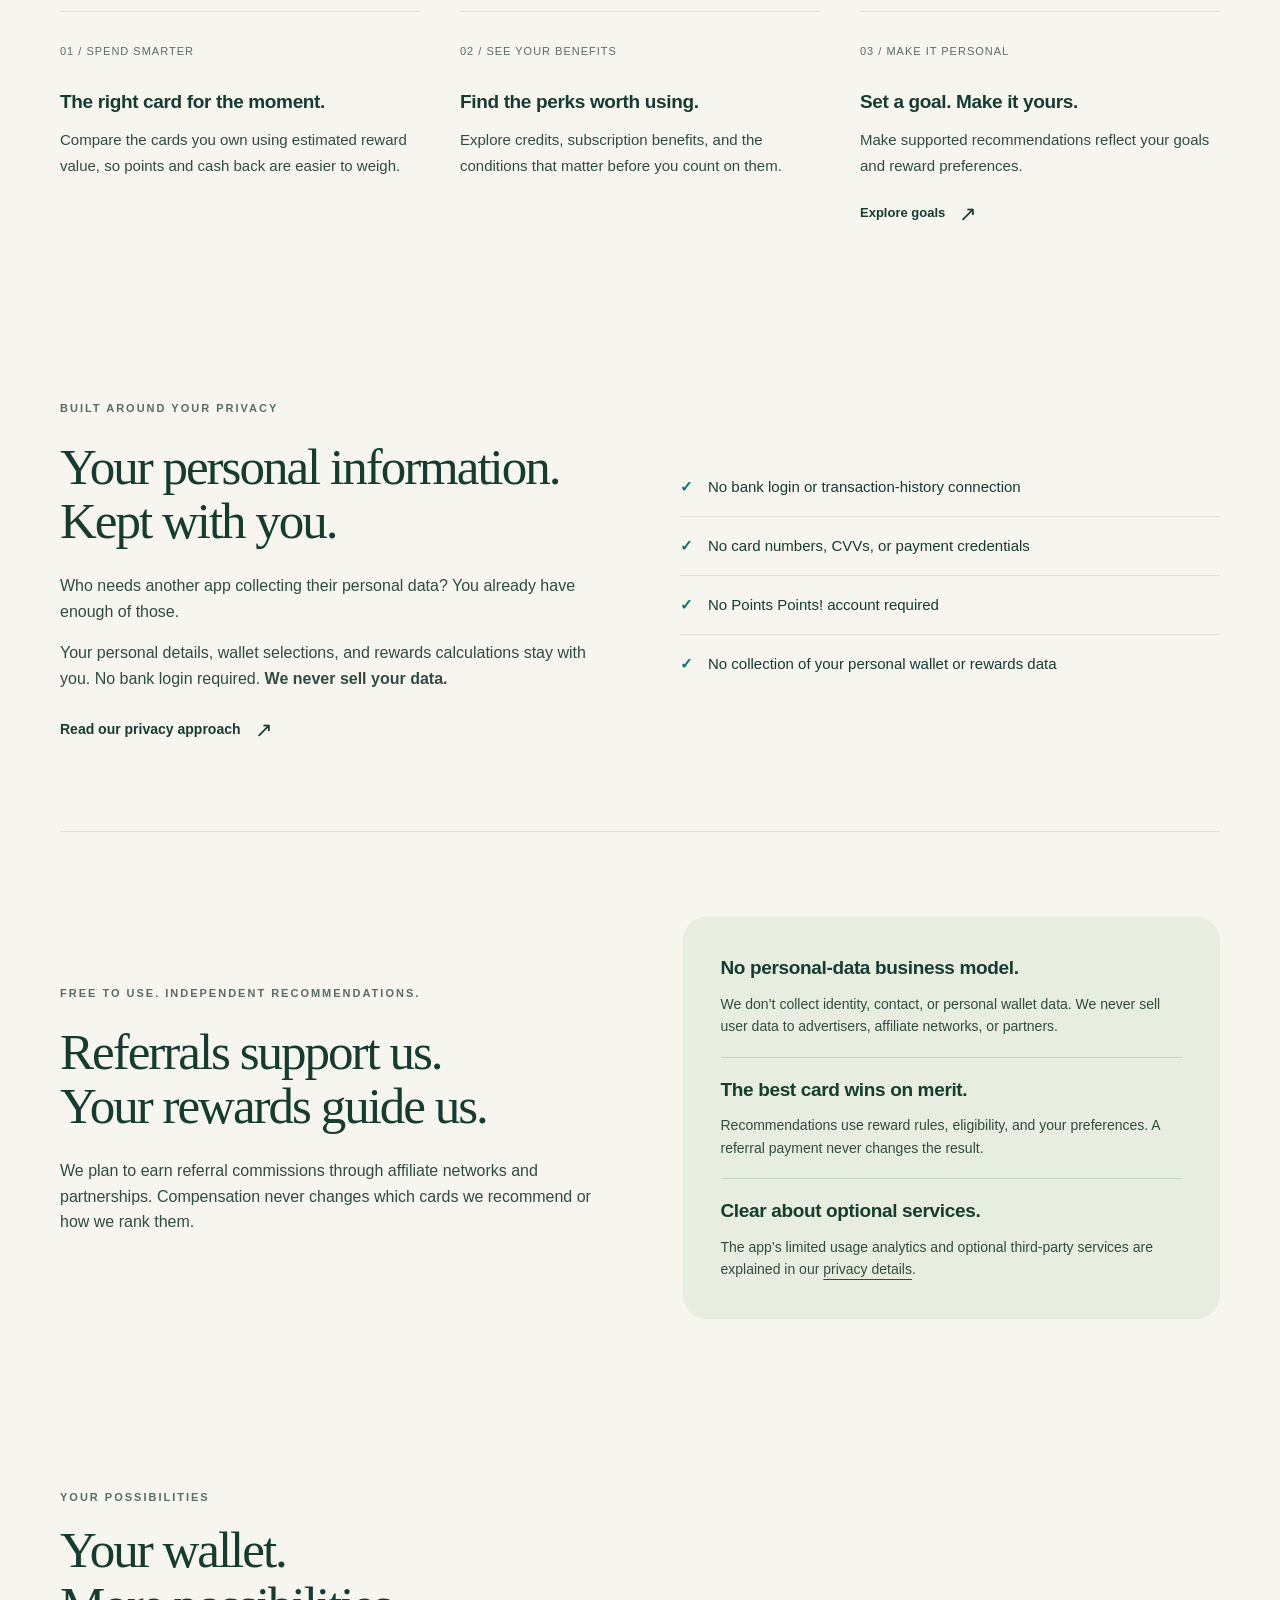
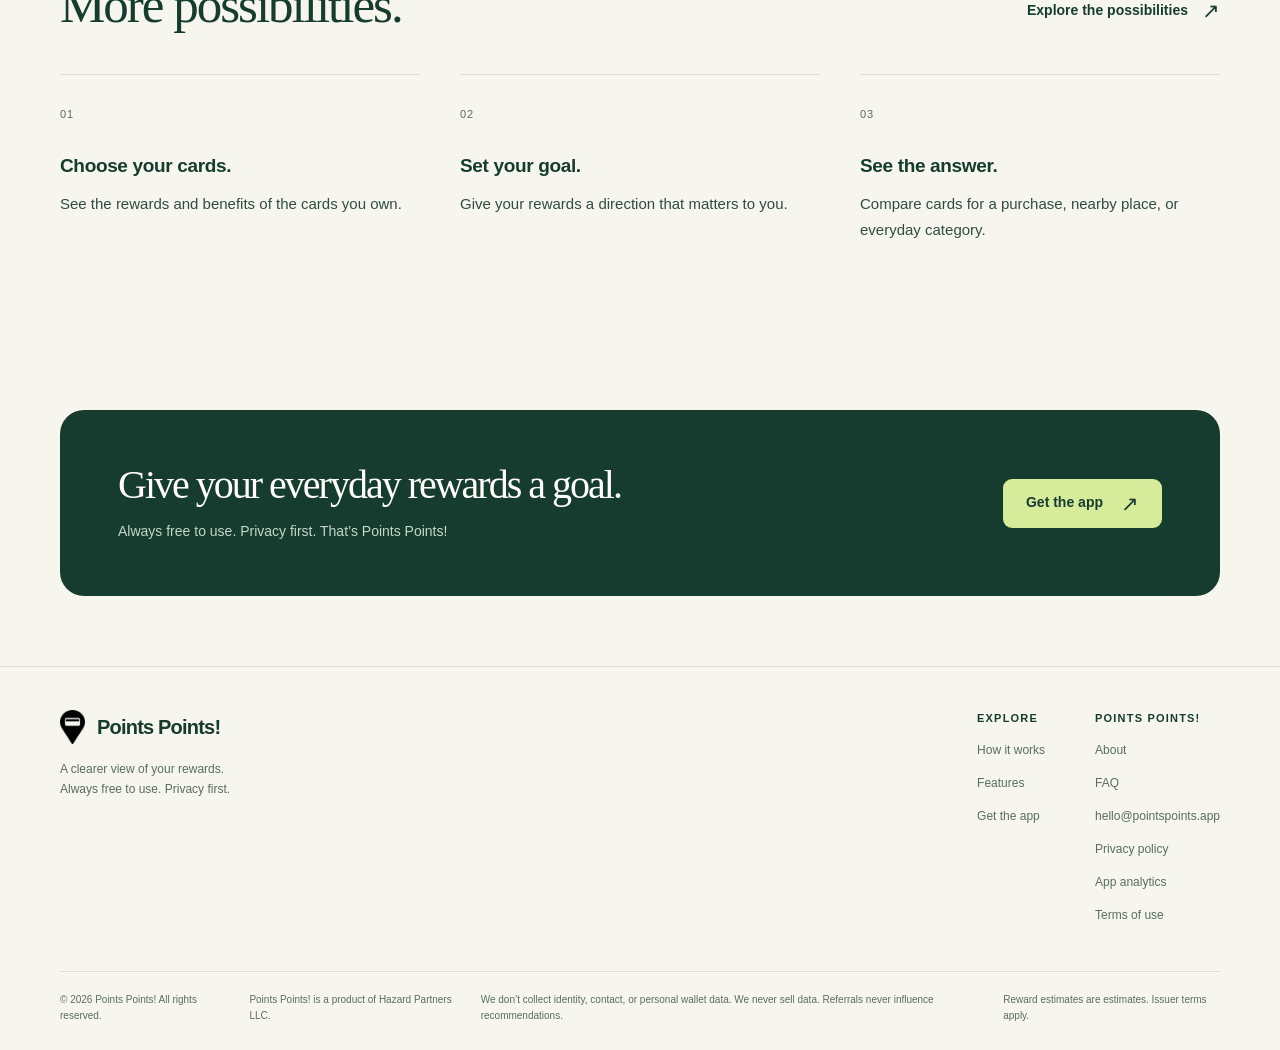
==== commit 687a229e: "Add files via upload" ====
--- a/index.html
+++ b/index.html
@@ -1,10 +1,10 @@
 <!doctype html>
 <html lang="en"><head><meta charset="utf-8"><meta name="viewport" content="width=device-width, initial-scale=1"><meta name="color-scheme" content="light"><meta name="theme-color" content="#163c30"><meta name="referrer" content="strict-origin-when-cross-origin"><title>Points Points! — Always free. Privacy first.</title><meta name="description" content="Set your goals for a more personal rewards experience. Compare your cards, discover benefits, and get optional Lock Screen recommendations. Always free. Privacy first."><meta property="og:type" content="website"><meta property="og:site_name" content="Points Points!"><meta property="og:title" content="Points Points! — Always free. Privacy first."><meta property="og:description" content="Set your goals for a more personal rewards experience. Compare your cards, discover benefits, and get optional Lock Screen recommendations. Always free. Privacy first."><meta property="og:image" content="https://pointspoints.app/assets/social-preview.png"><meta property="og:image:alt" content="Points Points! More value. Every time you spend. Always free to use. Privacy first."><meta name="twitter:card" content="summary_large_image"><link rel="icon" type="image/png" href="assets/favicon.png"><link rel="apple-touch-icon" href="assets/apple-touch-icon.png"><link rel="stylesheet" href="assets/styles.css"><script src="assets/site-config.js" defer></script><script src="assets/site.js" defer></script><link rel="canonical" href="https://pointspoints.app/"><meta property="og:url" content="https://pointspoints.app/"></head><body><a class="skip-link" href="#main">Skip to content</a><header class="header"><div class="container nav"><a class="brand" href="index.html" aria-label="Points Points! home"><img src="assets/logo.png" width="25" height="34" alt="">Points Points!</a><button class="menu-toggle" aria-controls="navigation" aria-expanded="false" type="button">Menu</button><nav id="navigation" class="nav-links" aria-label="Main navigation"><a href="how-it-works.html" >How it works</a><a href="features.html" >Features</a><a href="support.html" >FAQ</a><a class="button small" href="get-the-app.html" data-app-link>Get the app<span class="arrow" aria-hidden="true">↗</span></a></nav></div></header><main id="main">
-<section class="container hero"><div class="hero-copy"><p class="eyebrow">Location-aware rewards. Always free.</p><h1>More value.<br>Every time<br>you <em>spend.</em></h1><p class="lede">Set your goals. Make your everyday spending work toward them. Points Points! helps you choose a credit card using your rewards, preferences, and supported goals—with optional recommendations on your Lock Screen when you arrive.</p><div class="hero-buttons"><a class="button " href="get-the-app.html" data-app-link>Get the app<span class="arrow" aria-hidden="true">↗</span></a><a class="text-link" href="#your-goals">Make it personal <span class="arrow" aria-hidden="true">↓</span></a></div><p class="promise"><span>Always free to use</span><span class="dot" aria-hidden="true"></span><span>Privacy first</span></p></div><div><div class="visual-stage"><div class="phone "><img src="assets/app-overview-light.webp" alt="Points Points! Overview in the sage light theme showing nearby-card guidance and the best card opportunity" width="720" height="1565" loading="eager" fetchpriority="high" decoding="async"></div><div class="floating-note first"><strong>Your wallet. Your device.</strong>No bank login. No card numbers.</div><div class="floating-note second"><strong>Good rewards. Zero app fees.</strong>No subscriptions. Ever.</div></div><p class="screen-caption">Overview · sage light theme · example setup</p></div></section>
+<section class="container hero"><div class="hero-copy"><p class="eyebrow">Location-aware rewards. Always free.</p><h1>More value.<br>Every time<br>you <em>spend.</em></h1><p class="lede">Choose a credit card for each purchase. Discover perks. Make your rewards work toward your goals.</p><div class="hero-buttons"><a class="button " href="get-the-app.html" data-app-link>Get the app<span class="arrow" aria-hidden="true">↗</span></a><a class="text-link" href="#your-goals">Make it personal <span class="arrow" aria-hidden="true">↓</span></a></div><p class="promise"><span>Always free to use</span><span class="dot" aria-hidden="true"></span><span>Privacy first</span></p></div><div><div class="visual-stage"><div class="phone "><img src="assets/app-overview-light.webp" alt="Points Points! Overview in the sage light theme showing nearby-card guidance and the best card opportunity" width="720" height="1565" loading="eager" fetchpriority="high" decoding="async"></div><div class="floating-note first"><strong>Your wallet. Your device.</strong>No bank login. No card numbers.</div><div class="floating-note second"><strong>Good rewards. Zero app fees.</strong>No subscriptions. Ever.</div></div><p class="screen-caption">Overview · sage light theme · example setup</p></div></section>
 <div class="container trust-strip"><span><b>Always free.</b> No subscription.</span><span><b>Privacy first.</b> No bank connection.</span><span><b>Your personal details.</b> Not collected.</span></div>
-<section class="container section" id="your-goals" aria-labelledby="goals-heading"><div class="split"><div class="split-copy"><p class="eyebrow">Start with what matters to you</p><h2 id="goals-heading">Your goals.<br>Your kind of rewards.</h2><p class="lede">A trip on points. A hotel stay. Your next status milestone. Tell Points Points! what you’re working toward, so supported recommendations can reflect what matters to you.</p><p>Open <strong>Wallet → Goals &amp; Benefits</strong>, add a supported goal, and choose the one you want to use for recommendations. Add your program preferences and point valuations to make comparisons more personal.</p><a class="text-link" href="how-it-works.html#goals">See how to set your goals <span class="arrow" aria-hidden="true">↗</span></a></div><div class="explain-panel"><div class="term"><h3>Give your rewards a purpose.</h3><p>Choose a supported points, program, or status goal that reflects what you want from your rewards.</p></div><div class="term"><h3>Make the comparisons yours.</h3><p>Your active goal and preferences can shape relevant recommendations alongside estimated reward value.</p></div><div class="term"><h3>Keep your goal in sight.</h3><p>Give it a personal name, pin it to Overview, and record progress as you go. Pinning keeps it visible; your active goal guides supported recommendations.</p></div></div></div></section>
-<section class="arrival-band" id="arrival-alerts"><div class="container split"><div class="split-copy"><p class="eyebrow">The right card. Right where you are.</p><h2>Walk in.<br>Know which card.</h2><p>Arrive at a supported store or restaurant, and Points Points! can recommend a card from your Wallet on your Lock Screen. The answer is in the notification; tap for the explanation.</p><p>Enable automatic recommendations, notifications, and background location in the app. Your cards are compared on your iPhone using the reward rules and preferences available there.</p><a class="text-link" href="how-it-works.html#arrival-alerts">See how arrival alerts work <span class="arrow" aria-hidden="true">↗</span></a><p class="small-copy">Optional and permission-based. Alerts depend on place confidence and iOS background delivery. Search and Nearby are always there when you need them.</p></div><figure class="arrival-visual"><div class="arrival-location"><span aria-hidden="true">↗</span> You’ve arrived</div><div class="arrival-notification"><div class="arrival-app"><img src="assets/app-icon.png" width="32" height="32" alt=""><strong>Points Points!</strong><span>now</span></div><p class="arrival-answer">Use Amex Platinum</p><p class="arrival-detail">At this location · based on your Wallet and settings</p></div><figcaption>Illustrative notification, not an app screenshot.<br>Your alert names an eligible card from your Wallet.</figcaption></figure></div></section><section class="container section lockscreen-section" id="lock-screen-widget"><div class="split"><div class="split-copy"><p class="eyebrow">Your Lock Screen, a little smarter</p><h2>A little widget.<br>A quicker check.</h2><p>Add the Points Points! <strong>Best Card Here</strong> widget to your iPhone Lock Screen. See a compact card label at a glance, then tap to open Points Points! and check nearby.</p><p>Keep the widget beneath your clock and arrival recommendations in your notifications. A helpful card suggestion is close at hand when you’re ready to pay.</p><a class="text-link" href="support.html#lock-screen-widget">About the Lock Screen widget <span class="arrow" aria-hidden="true">↗</span></a><p class="small-copy">iOS controls widget refresh timing. The widget can show a last-known recommendation or an everyday default until a new nearby check is available.</p></div><figure class="lockscreen-preview"><div class="lockscreen-phone" role="img" aria-label="Illustration of an iPhone Lock Screen with a circular Points Points! Best Card Here widget labeled PLAT and a Use Amex Platinum notification"><div class="lockscreen-island" aria-hidden="true"></div><div class="lockscreen-clock"><div class="lockscreen-date">Thursday, October 15</div><div class="lockscreen-time">9:41</div></div><div class="lockscreen-widgets"><div class="lockscreen-widget"><svg width="19" height="14" viewBox="0 0 24 18" fill="none" aria-hidden="true"><rect x="1" y="1" width="22" height="16" rx="3" fill="currentColor"/><path d="M2 6h20" stroke="#263b2c" stroke-width="2"/></svg><span>PLAT</span></div></div><div class="lockscreen-alert"><div class="lockscreen-alert-app"><img src="assets/app-icon.png" alt="" width="24" height="24"><strong>Points Points!</strong><span>now</span></div><p>Use Amex Platinum</p><span>At this location · based on your Wallet and settings</span></div><div class="lockscreen-home" aria-hidden="true"></div></div><figcaption>Lock Screen illustration · “Best Card Here” widget<br>Example card and notification; actual content depends on your Wallet.</figcaption></figure></div></section><section class="container section"><div class="section-heading"><div><p class="eyebrow">The cards you own. The value you deserve.</p><h2>Your wallet has<br>more to give.</h2></div><a href="features.html" class="text-link">Explore the features <span class="arrow" aria-hidden="true">↗</span></a></div><div class="three-cols"><article class="feature-summary"><span class="feature-number">01 / SPEND SMARTER</span><h3>The right card for the moment.</h3><p>Compare the cards you own using estimated reward value, so points and cash back are easier to weigh.</p></article><article class="feature-summary"><span class="feature-number">02 / SEE YOUR BENEFITS</span><h3>Find the perks worth using.</h3><p>Explore credits, subscription benefits, and the conditions that matter before you count on them.</p></article><article class="feature-summary"><span class="feature-number">03 / MAKE IT PERSONAL</span><h3>Set a goal. Make it yours.</h3><p>Choose what you’re working toward, add your point values, and bring your priorities into supported recommendations.</p><a class="text-link" href="how-it-works.html#goals">Set up your goals <span class="arrow" aria-hidden="true">↗</span></a></article></div></section>
+<section class="container section" id="your-goals" aria-labelledby="goals-heading"><div class="split"><div class="split-copy"><p class="eyebrow">Start with what matters to you</p><h2 id="goals-heading">Your goals.<br>Your kind of rewards.</h2><p>A trip on points. A hotel stay. A status milestone. Make supported recommendations reflect your goals.</p><a class="text-link" href="how-it-works.html#goals">Explore goals <span class="arrow" aria-hidden="true">↗</span></a></div><div class="explain-panel"><div class="term"><h3>Give your rewards a purpose.</h3><p>Work toward points, a trip, or a status milestone.</p></div><div class="term"><h3>Make the comparisons yours.</h3><p>Compare estimated rewards with your priorities in mind.</p></div><div class="term"><h3>Keep your goal in sight.</h3><p>Keep a goal in view and track your progress manually.</p></div></div></div></section>
+<section class="arrival-band" id="arrival-alerts"><div class="container split"><div class="split-copy"><p class="eyebrow">The right card. Right where you are.</p><h2>Walk in.<br>Know which card.</h2><p>Get an optional Lock Screen card suggestion when you arrive at a supported store or restaurant.</p><a class="text-link" href="how-it-works.html#arrival-alerts">Explore arrival alerts <span class="arrow" aria-hidden="true">↗</span></a><p class="small-copy">Background alerts require location and notification permissions. Availability depends on the place and iOS delivery.</p></div><figure class="arrival-visual"><div class="arrival-location"><span aria-hidden="true">↗</span> You’ve arrived</div><div class="arrival-notification"><div class="arrival-app"><img src="assets/app-icon.png" width="32" height="32" alt=""><strong>Points Points!</strong><span>now</span></div><p class="arrival-answer">Use Amex Platinum</p><p class="arrival-detail">At this location · based on your Wallet and settings</p></div><figcaption>Illustrative notification, not an app screenshot.<br>Your alert names an eligible card from your Wallet.</figcaption></figure></div></section><section class="container section lockscreen-section" id="lock-screen-widget"><div class="split"><div class="split-copy"><p class="eyebrow">Your Lock Screen, a little smarter</p><h2>A little widget.<br>A quicker check.</h2><p>See a suggested card at a glance with the optional Lock Screen widget.</p><a class="text-link" href="support.html#lock-screen-widget">About the Lock Screen widget <span class="arrow" aria-hidden="true">↗</span></a><p class="small-copy">Widget suggestions may show a previous result or an everyday default. iOS controls refresh timing.</p></div><figure class="lockscreen-preview"><div class="lockscreen-phone" role="img" aria-label="Illustration of an iPhone Lock Screen with a circular Points Points! Best Card Here widget labeled PLAT and a Use Amex Platinum notification"><div class="lockscreen-island" aria-hidden="true"></div><div class="lockscreen-clock"><div class="lockscreen-date">Thursday, October 15</div><div class="lockscreen-time">9:41</div></div><div class="lockscreen-widgets"><div class="lockscreen-widget"><svg width="19" height="14" viewBox="0 0 24 18" fill="none" aria-hidden="true"><rect x="1" y="1" width="22" height="16" rx="3" fill="currentColor"/><path d="M2 6h20" stroke="#263b2c" stroke-width="2"/></svg><span>PLAT</span></div></div><div class="lockscreen-alert"><div class="lockscreen-alert-app"><img src="assets/app-icon.png" alt="" width="24" height="24"><strong>Points Points!</strong><span>now</span></div><p>Use Amex Platinum</p><span>At this location · based on your Wallet and settings</span></div><div class="lockscreen-home" aria-hidden="true"></div></div><figcaption>Lock Screen illustration · “Best Card Here” widget<br>Example card and notification; actual content depends on your Wallet.</figcaption></figure></div></section><section class="container section"><div class="section-heading"><div><p class="eyebrow">The cards you own. The value you deserve.</p><h2>Your wallet has<br>more to give.</h2></div><a href="features.html" class="text-link">Explore the features <span class="arrow" aria-hidden="true">↗</span></a></div><div class="three-cols"><article class="feature-summary"><span class="feature-number">01 / SPEND SMARTER</span><h3>The right card for the moment.</h3><p>Compare the cards you own using estimated reward value, so points and cash back are easier to weigh.</p></article><article class="feature-summary"><span class="feature-number">02 / SEE YOUR BENEFITS</span><h3>Find the perks worth using.</h3><p>Explore credits, subscription benefits, and the conditions that matter before you count on them.</p></article><article class="feature-summary"><span class="feature-number">03 / MAKE IT PERSONAL</span><h3>Set a goal. Make it yours.</h3><p>Make supported recommendations reflect your goals and reward preferences.</p><a class="text-link" href="how-it-works.html#goals">Explore goals <span class="arrow" aria-hidden="true">↗</span></a></article></div></section>
 
-<section class="container privacy-panel"><div><p class="eyebrow">Built around your privacy</p><h2>Your personal information.<br>Kept with you.</h2><p>Who needs another app collecting their personal data? You already have enough of those.</p><p>We don’t collect your name, email address, mailing address, payment credentials, or personal wallet and rewards data. Your card selections, loyalty balances, goals, and personalized reward calculations stay on your device. No Points Points! account or bank connection is required. <strong>We never sell your data because we don’t have your data.</strong></p><a href="privacy.html" class="text-link">Read our privacy approach <span class="arrow" aria-hidden="true">↗</span></a></div><ul class="privacy-points"><li><span class="check" aria-hidden="true">✓</span>No bank login or transaction-history connection</li><li><span class="check" aria-hidden="true">✓</span>No card numbers, CVVs, or payment credentials</li><li><span class="check" aria-hidden="true">✓</span>No Points Points! account required</li><li><span class="check" aria-hidden="true">✓</span>No collection of your personal wallet or rewards data</li></ul></section>
-<section class="container section" id="how-we-make-money"><div class="split"><div><p class="eyebrow">Free to use. Independent recommendations.</p><h2>Referrals support us.<br>Your rewards guide us.</h2><p>We plan to earn money through referrals using affiliate networks and partnerships. If you choose a qualifying partner link, we may earn a commission. Affiliate compensation and partnerships never influence which cards we recommend or how we rank them.</p></div><div class="explain-panel"><div class="term"><h3>No personal-data business model.</h3><p>We don’t collect identity, contact, or personal wallet data. We never sell user data to advertisers, affiliate networks, or partners.</p></div><div class="term"><h3>The best card wins on merit.</h3><p>Recommendations use reward rules, eligibility, and your preferences. A referral payment never changes the result.</p></div><div class="term"><h3>Clear about optional services.</h3><p>The app’s limited usage analytics and optional third-party services are explained in our <a href="privacy.html#analytics">privacy details</a>.</p></div></div></div></section>
-<section class="container section"><div class="section-heading"><div><p class="eyebrow">Getting started</p><h2>A little setup.<br>A clearer next move.</h2></div><a href="how-it-works.html" class="text-link">See the walkthrough <span class="arrow" aria-hidden="true">↗</span></a></div><div class="three-cols"><article class="feature-summary"><span class="feature-number">01</span><h3>Choose your cards.</h3><p>Select the card products you already own. No account numbers needed.</p></article><article class="feature-summary"><span class="feature-number">02</span><h3>Set your goal.</h3><p>Open Wallet → Goals &amp; Benefits. Choose a supported goal and your preferred programs for a more personal experience.</p></article><article class="feature-summary"><span class="feature-number">03</span><h3>See the answer.</h3><p>Compare your cards in Search or Nearby. Turn on optional arrival alerts for Lock Screen suggestions at supported places.</p></article></div></section><section class="container"><div class="cta"><div><h2>Give your everyday rewards a goal.</h2><p>Always free to use. Privacy first. That’s Points Points!</p></div><a class="button light" href="get-the-app.html" data-app-link>Get the app<span class="arrow" aria-hidden="true">↗</span></a></div></section></main><footer class="footer"><div class="container"><div class="footer-top"><div><a class="brand" href="index.html"><img src="assets/logo.png" width="25" height="34" alt="">Points Points!</a><p>A clearer view of your rewards.<br>Always free to use. Privacy first.</p></div><div class="footer-links"><div><strong>Explore</strong><a href="how-it-works.html">How it works</a><a href="features.html">Features</a><a href="get-the-app.html" data-app-link>Get the app</a></div><div><strong>Points Points!</strong><a href="about.html">About</a><a href="support.html">FAQ</a><a href="mailto:hello@pointspoints.app">hello@pointspoints.app</a><a href="privacy.html">Privacy policy</a><a href="app-analytics.html">App analytics</a><a href="terms.html">Terms of use</a></div></div></div><div class="footer-bottom"><span>© 2026 Points Points! All rights reserved.</span><span>Points Points! is a product of Hazard Partners LLC.</span><span>We don’t collect identity, contact, or personal wallet data. We never sell data. Referrals never influence recommendations.</span><span>Reward estimates are estimates. Issuer terms apply.</span></div></div></footer></body></html>+<section class="container privacy-panel"><div><p class="eyebrow">Built around your privacy</p><h2>Your personal information.<br>Kept with you.</h2><p>Who needs another app collecting their personal data? You already have enough of those.</p><p>Your personal details, wallet selections, and rewards calculations stay with you. No bank login required. <strong>We never sell your data.</strong></p><a href="privacy.html" class="text-link">Read our privacy approach <span class="arrow" aria-hidden="true">↗</span></a></div><ul class="privacy-points"><li><span class="check" aria-hidden="true">✓</span>No bank login or transaction-history connection</li><li><span class="check" aria-hidden="true">✓</span>No card numbers, CVVs, or payment credentials</li><li><span class="check" aria-hidden="true">✓</span>No Points Points! account required</li><li><span class="check" aria-hidden="true">✓</span>No collection of your personal wallet or rewards data</li></ul></section>
+<section class="container section" id="how-we-make-money"><div class="split"><div><p class="eyebrow">Free to use. Independent recommendations.</p><h2>Referrals support us.<br>Your rewards guide us.</h2><p>We plan to earn referral commissions through affiliate networks and partnerships. Compensation never changes which cards we recommend or how we rank them.</p></div><div class="explain-panel"><div class="term"><h3>No personal-data business model.</h3><p>We don’t collect identity, contact, or personal wallet data. We never sell user data to advertisers, affiliate networks, or partners.</p></div><div class="term"><h3>The best card wins on merit.</h3><p>Recommendations use reward rules, eligibility, and your preferences. A referral payment never changes the result.</p></div><div class="term"><h3>Clear about optional services.</h3><p>The app’s limited usage analytics and optional third-party services are explained in our <a href="privacy.html#analytics">privacy details</a>.</p></div></div></div></section>
+<section class="container section"><div class="section-heading"><div><p class="eyebrow">Your possibilities</p><h2>Your wallet.<br>More possibilities.</h2></div><a href="how-it-works.html" class="text-link">Explore the possibilities <span class="arrow" aria-hidden="true">↗</span></a></div><div class="three-cols"><article class="feature-summary"><span class="feature-number">01</span><h3>Choose your cards.</h3><p>See the rewards and benefits of the cards you own.</p></article><article class="feature-summary"><span class="feature-number">02</span><h3>Set your goal.</h3><p>Give your rewards a direction that matters to you.</p></article><article class="feature-summary"><span class="feature-number">03</span><h3>See the answer.</h3><p>Compare cards for a purchase, nearby place, or everyday category.</p></article></div></section><section class="container"><div class="cta"><div><h2>Give your everyday rewards a goal.</h2><p>Always free to use. Privacy first. That’s Points Points!</p></div><a class="button light" href="get-the-app.html" data-app-link>Get the app<span class="arrow" aria-hidden="true">↗</span></a></div></section></main><footer class="footer"><div class="container"><div class="footer-top"><div><a class="brand" href="index.html"><img src="assets/logo.png" width="25" height="34" alt="">Points Points!</a><p>A clearer view of your rewards.<br>Always free to use. Privacy first.</p></div><div class="footer-links"><div><strong>Explore</strong><a href="how-it-works.html">How it works</a><a href="features.html">Features</a><a href="get-the-app.html" data-app-link>Get the app</a></div><div><strong>Points Points!</strong><a href="about.html">About</a><a href="support.html">FAQ</a><a href="mailto:hello@pointspoints.app">hello@pointspoints.app</a><a href="privacy.html">Privacy policy</a><a href="app-analytics.html">App analytics</a><a href="terms.html">Terms of use</a></div></div></div><div class="footer-bottom"><span>© 2026 Points Points! All rights reserved.</span><span>Points Points! is a product of Hazard Partners LLC.</span><span>We don’t collect identity, contact, or personal wallet data. We never sell data. Referrals never influence recommendations.</span><span>Reward estimates are estimates. Issuer terms apply.</span></div></div></footer></body></html>
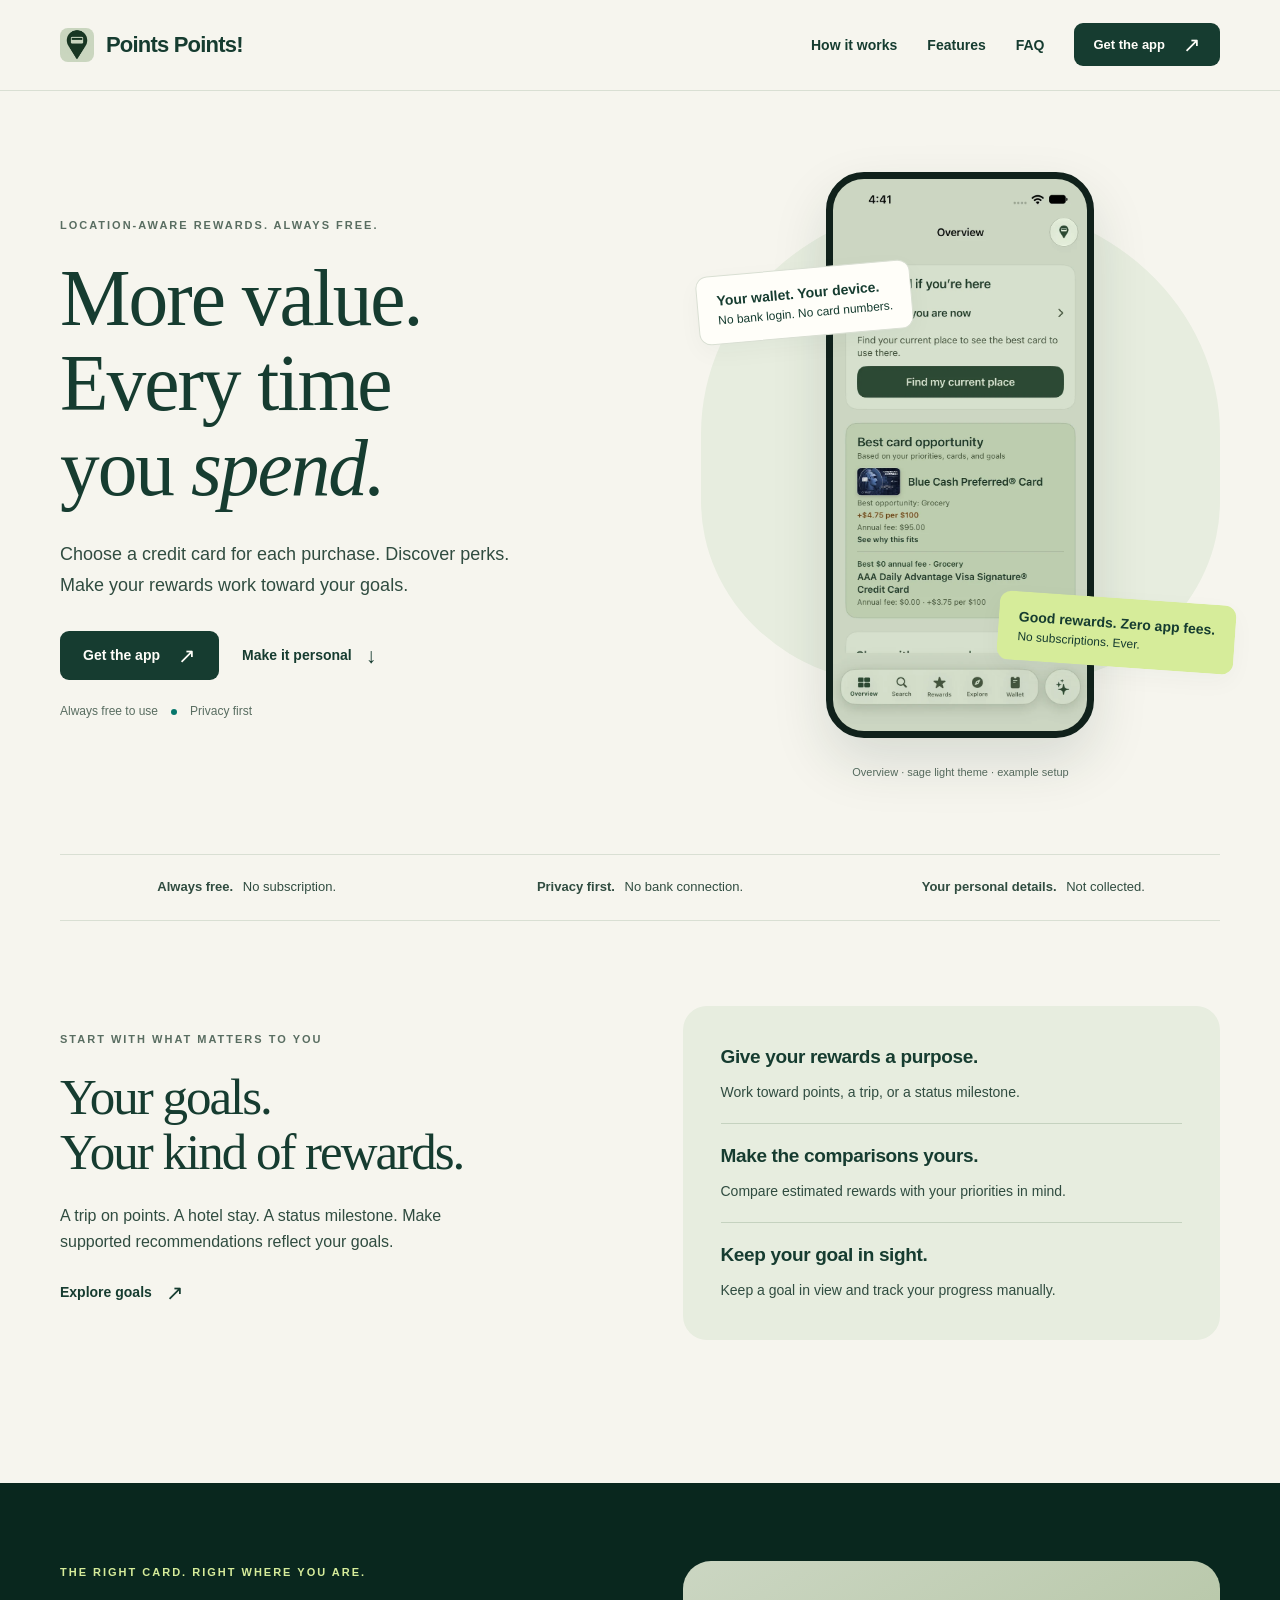
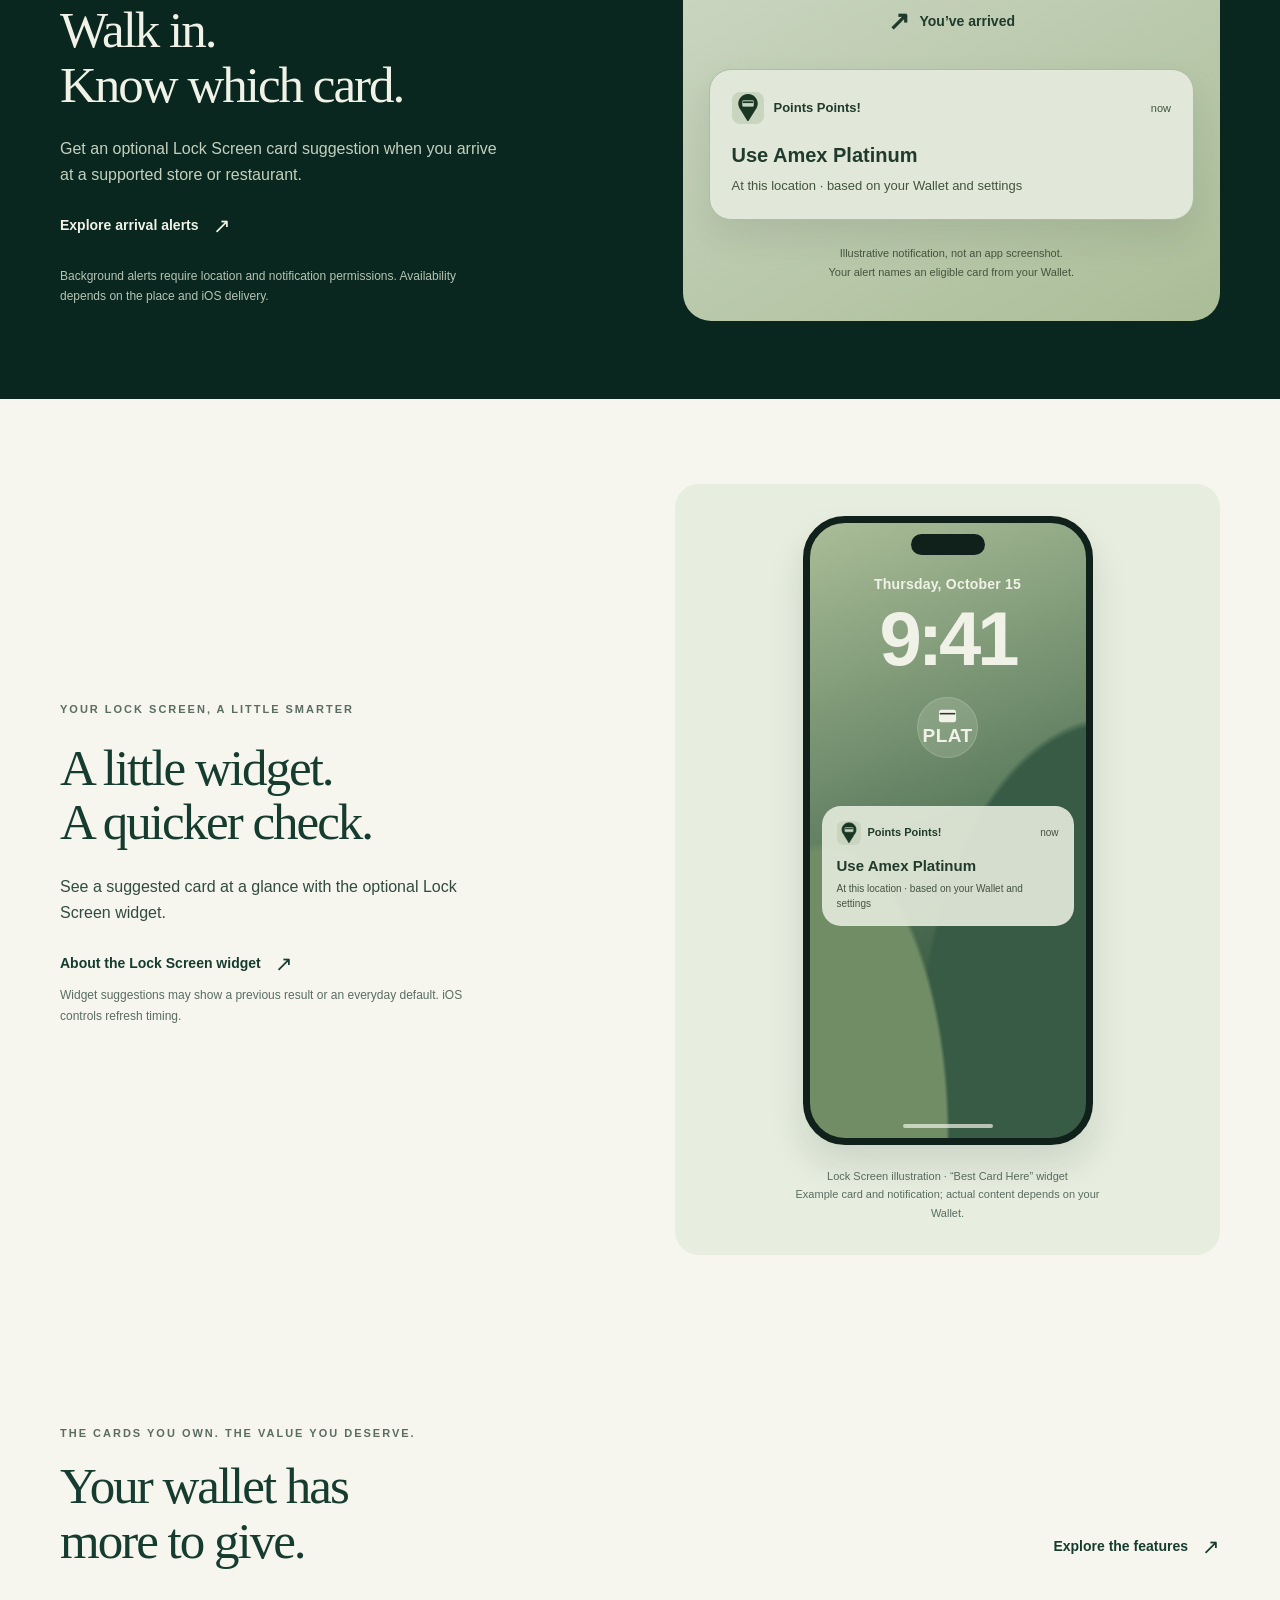
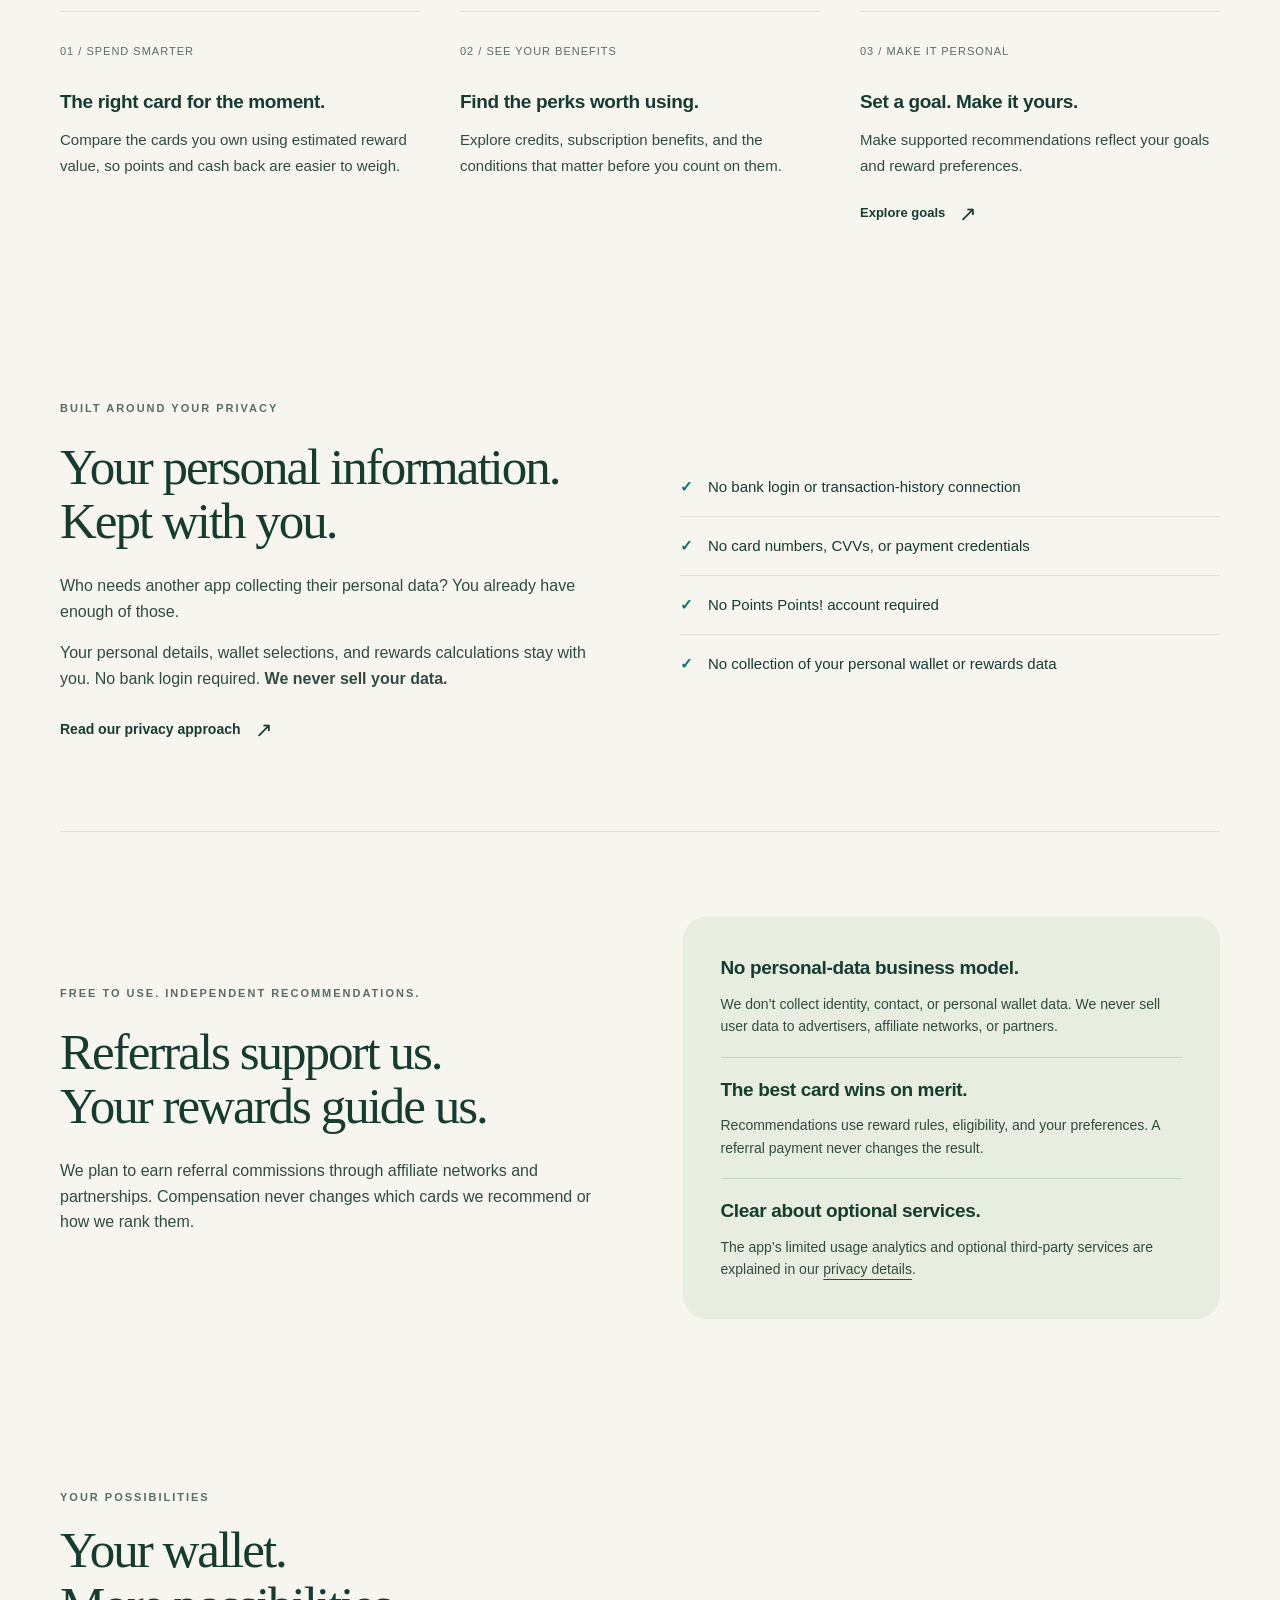
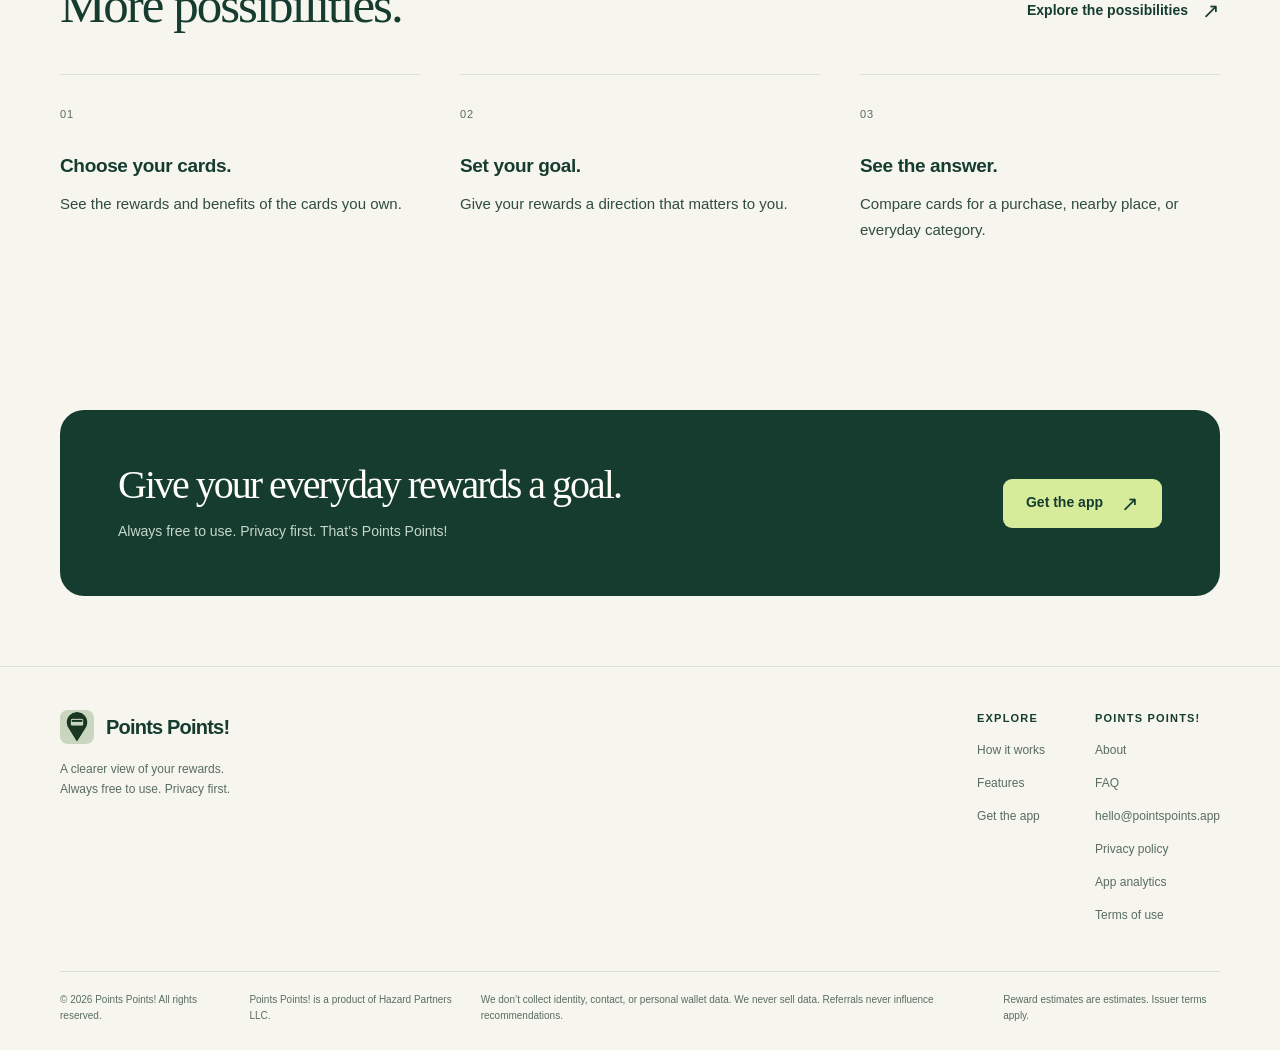
==== commit 2da1db85: "Add files via upload" ====
--- a/index.html
+++ b/index.html
@@ -1,10 +1,10 @@
 <!doctype html>
-<html lang="en"><head><meta charset="utf-8"><meta name="viewport" content="width=device-width, initial-scale=1"><meta name="color-scheme" content="light"><meta name="theme-color" content="#163c30"><meta name="referrer" content="strict-origin-when-cross-origin"><title>Points Points! — Always free. Privacy first.</title><meta name="description" content="Set your goals for a more personal rewards experience. Compare your cards, discover benefits, and get optional Lock Screen recommendations. Always free. Privacy first."><meta property="og:type" content="website"><meta property="og:site_name" content="Points Points!"><meta property="og:title" content="Points Points! — Always free. Privacy first."><meta property="og:description" content="Set your goals for a more personal rewards experience. Compare your cards, discover benefits, and get optional Lock Screen recommendations. Always free. Privacy first."><meta property="og:image" content="https://pointspoints.app/assets/social-preview.png"><meta property="og:image:alt" content="Points Points! More value. Every time you spend. Always free to use. Privacy first."><meta name="twitter:card" content="summary_large_image"><link rel="icon" type="image/png" href="assets/favicon.png"><link rel="apple-touch-icon" href="assets/apple-touch-icon.png"><link rel="stylesheet" href="assets/styles.css"><script src="assets/site-config.js" defer></script><script src="assets/site.js" defer></script><link rel="canonical" href="https://pointspoints.app/"><meta property="og:url" content="https://pointspoints.app/"></head><body><a class="skip-link" href="#main">Skip to content</a><header class="header"><div class="container nav"><a class="brand" href="index.html" aria-label="Points Points! home"><img src="assets/logo.png" width="25" height="34" alt="">Points Points!</a><button class="menu-toggle" aria-controls="navigation" aria-expanded="false" type="button">Menu</button><nav id="navigation" class="nav-links" aria-label="Main navigation"><a href="how-it-works.html" >How it works</a><a href="features.html" >Features</a><a href="support.html" >FAQ</a><a class="button small" href="get-the-app.html" data-app-link>Get the app<span class="arrow" aria-hidden="true">↗</span></a></nav></div></header><main id="main">
+<html lang="en"><head><meta charset="utf-8"><meta name="viewport" content="width=device-width, initial-scale=1"><meta name="color-scheme" content="light"><meta name="theme-color" content="#163c30"><meta name="referrer" content="strict-origin-when-cross-origin"><title>Points Points! — Always free. Privacy first.</title><meta name="description" content="Set your goals for a more personal rewards experience. Compare your cards, discover benefits, and get optional Lock Screen recommendations. Always free. Privacy first."><meta property="og:type" content="website"><meta property="og:site_name" content="Points Points!"><meta property="og:title" content="Points Points! — Always free. Privacy first."><meta property="og:description" content="Set your goals for a more personal rewards experience. Compare your cards, discover benefits, and get optional Lock Screen recommendations. Always free. Privacy first."><meta property="og:image" content="https://pointspoints.app/assets/social-preview.png?v=sage-forest-20261016"><meta property="og:image:alt" content="Points Points! More value. Every time you spend. Always free to use. Privacy first."><meta name="twitter:card" content="summary_large_image"><link rel="icon" type="image/png" href="assets/favicon.png?v=sage-forest-20261016"><link rel="apple-touch-icon" href="assets/apple-touch-icon.png?v=sage-forest-20261016"><link rel="stylesheet" href="assets/styles.css?v=sage-forest-20261016"><script src="assets/site-config.js" defer></script><script src="assets/site.js" defer></script><link rel="canonical" href="https://pointspoints.app/"><meta property="og:url" content="https://pointspoints.app/"></head><body><a class="skip-link" href="#main">Skip to content</a><header class="header"><div class="container nav"><a class="brand" href="index.html" aria-label="Points Points! home"><img src="assets/logo.png?v=sage-forest-20261016" width="34" height="34" alt="">Points Points!</a><button class="menu-toggle" aria-controls="navigation" aria-expanded="false" type="button">Menu</button><nav id="navigation" class="nav-links" aria-label="Main navigation"><a href="how-it-works.html" >How it works</a><a href="features.html" >Features</a><a href="support.html" >FAQ</a><a class="button small" href="get-the-app.html" data-app-link>Get the app<span class="arrow" aria-hidden="true">↗</span></a></nav></div></header><main id="main">
 <section class="container hero"><div class="hero-copy"><p class="eyebrow">Location-aware rewards. Always free.</p><h1>More value.<br>Every time<br>you <em>spend.</em></h1><p class="lede">Choose a credit card for each purchase. Discover perks. Make your rewards work toward your goals.</p><div class="hero-buttons"><a class="button " href="get-the-app.html" data-app-link>Get the app<span class="arrow" aria-hidden="true">↗</span></a><a class="text-link" href="#your-goals">Make it personal <span class="arrow" aria-hidden="true">↓</span></a></div><p class="promise"><span>Always free to use</span><span class="dot" aria-hidden="true"></span><span>Privacy first</span></p></div><div><div class="visual-stage"><div class="phone "><img src="assets/app-overview-light.webp" alt="Points Points! Overview in the sage light theme showing nearby-card guidance and the best card opportunity" width="720" height="1565" loading="eager" fetchpriority="high" decoding="async"></div><div class="floating-note first"><strong>Your wallet. Your device.</strong>No bank login. No card numbers.</div><div class="floating-note second"><strong>Good rewards. Zero app fees.</strong>No subscriptions. Ever.</div></div><p class="screen-caption">Overview · sage light theme · example setup</p></div></section>
 <div class="container trust-strip"><span><b>Always free.</b> No subscription.</span><span><b>Privacy first.</b> No bank connection.</span><span><b>Your personal details.</b> Not collected.</span></div>
 <section class="container section" id="your-goals" aria-labelledby="goals-heading"><div class="split"><div class="split-copy"><p class="eyebrow">Start with what matters to you</p><h2 id="goals-heading">Your goals.<br>Your kind of rewards.</h2><p>A trip on points. A hotel stay. A status milestone. Make supported recommendations reflect your goals.</p><a class="text-link" href="how-it-works.html#goals">Explore goals <span class="arrow" aria-hidden="true">↗</span></a></div><div class="explain-panel"><div class="term"><h3>Give your rewards a purpose.</h3><p>Work toward points, a trip, or a status milestone.</p></div><div class="term"><h3>Make the comparisons yours.</h3><p>Compare estimated rewards with your priorities in mind.</p></div><div class="term"><h3>Keep your goal in sight.</h3><p>Keep a goal in view and track your progress manually.</p></div></div></div></section>
-<section class="arrival-band" id="arrival-alerts"><div class="container split"><div class="split-copy"><p class="eyebrow">The right card. Right where you are.</p><h2>Walk in.<br>Know which card.</h2><p>Get an optional Lock Screen card suggestion when you arrive at a supported store or restaurant.</p><a class="text-link" href="how-it-works.html#arrival-alerts">Explore arrival alerts <span class="arrow" aria-hidden="true">↗</span></a><p class="small-copy">Background alerts require location and notification permissions. Availability depends on the place and iOS delivery.</p></div><figure class="arrival-visual"><div class="arrival-location"><span aria-hidden="true">↗</span> You’ve arrived</div><div class="arrival-notification"><div class="arrival-app"><img src="assets/app-icon.png" width="32" height="32" alt=""><strong>Points Points!</strong><span>now</span></div><p class="arrival-answer">Use Amex Platinum</p><p class="arrival-detail">At this location · based on your Wallet and settings</p></div><figcaption>Illustrative notification, not an app screenshot.<br>Your alert names an eligible card from your Wallet.</figcaption></figure></div></section><section class="container section lockscreen-section" id="lock-screen-widget"><div class="split"><div class="split-copy"><p class="eyebrow">Your Lock Screen, a little smarter</p><h2>A little widget.<br>A quicker check.</h2><p>See a suggested card at a glance with the optional Lock Screen widget.</p><a class="text-link" href="support.html#lock-screen-widget">About the Lock Screen widget <span class="arrow" aria-hidden="true">↗</span></a><p class="small-copy">Widget suggestions may show a previous result or an everyday default. iOS controls refresh timing.</p></div><figure class="lockscreen-preview"><div class="lockscreen-phone" role="img" aria-label="Illustration of an iPhone Lock Screen with a circular Points Points! Best Card Here widget labeled PLAT and a Use Amex Platinum notification"><div class="lockscreen-island" aria-hidden="true"></div><div class="lockscreen-clock"><div class="lockscreen-date">Thursday, October 15</div><div class="lockscreen-time">9:41</div></div><div class="lockscreen-widgets"><div class="lockscreen-widget"><svg width="19" height="14" viewBox="0 0 24 18" fill="none" aria-hidden="true"><rect x="1" y="1" width="22" height="16" rx="3" fill="currentColor"/><path d="M2 6h20" stroke="#263b2c" stroke-width="2"/></svg><span>PLAT</span></div></div><div class="lockscreen-alert"><div class="lockscreen-alert-app"><img src="assets/app-icon.png" alt="" width="24" height="24"><strong>Points Points!</strong><span>now</span></div><p>Use Amex Platinum</p><span>At this location · based on your Wallet and settings</span></div><div class="lockscreen-home" aria-hidden="true"></div></div><figcaption>Lock Screen illustration · “Best Card Here” widget<br>Example card and notification; actual content depends on your Wallet.</figcaption></figure></div></section><section class="container section"><div class="section-heading"><div><p class="eyebrow">The cards you own. The value you deserve.</p><h2>Your wallet has<br>more to give.</h2></div><a href="features.html" class="text-link">Explore the features <span class="arrow" aria-hidden="true">↗</span></a></div><div class="three-cols"><article class="feature-summary"><span class="feature-number">01 / SPEND SMARTER</span><h3>The right card for the moment.</h3><p>Compare the cards you own using estimated reward value, so points and cash back are easier to weigh.</p></article><article class="feature-summary"><span class="feature-number">02 / SEE YOUR BENEFITS</span><h3>Find the perks worth using.</h3><p>Explore credits, subscription benefits, and the conditions that matter before you count on them.</p></article><article class="feature-summary"><span class="feature-number">03 / MAKE IT PERSONAL</span><h3>Set a goal. Make it yours.</h3><p>Make supported recommendations reflect your goals and reward preferences.</p><a class="text-link" href="how-it-works.html#goals">Explore goals <span class="arrow" aria-hidden="true">↗</span></a></article></div></section>
+<section class="arrival-band" id="arrival-alerts"><div class="container split"><div class="split-copy"><p class="eyebrow">The right card. Right where you are.</p><h2>Walk in.<br>Know which card.</h2><p>Get an optional Lock Screen card suggestion when you arrive at a supported store or restaurant.</p><a class="text-link" href="how-it-works.html#arrival-alerts">Explore arrival alerts <span class="arrow" aria-hidden="true">↗</span></a><p class="small-copy">Background alerts require location and notification permissions. Availability depends on the place and iOS delivery.</p></div><figure class="arrival-visual"><div class="arrival-location"><span aria-hidden="true">↗</span> You’ve arrived</div><div class="arrival-notification"><div class="arrival-app"><img src="assets/app-icon.png?v=sage-forest-20261016" width="32" height="32" alt=""><strong>Points Points!</strong><span>now</span></div><p class="arrival-answer">Use Amex Platinum</p><p class="arrival-detail">At this location · based on your Wallet and settings</p></div><figcaption>Illustrative notification, not an app screenshot.<br>Your alert names an eligible card from your Wallet.</figcaption></figure></div></section><section class="container section lockscreen-section" id="lock-screen-widget"><div class="split"><div class="split-copy"><p class="eyebrow">Your Lock Screen, a little smarter</p><h2>A little widget.<br>A quicker check.</h2><p>See a suggested card at a glance with the optional Lock Screen widget.</p><a class="text-link" href="support.html#lock-screen-widget">About the Lock Screen widget <span class="arrow" aria-hidden="true">↗</span></a><p class="small-copy">Widget suggestions may show a previous result or an everyday default. iOS controls refresh timing.</p></div><figure class="lockscreen-preview"><div class="lockscreen-phone" role="img" aria-label="Illustration of an iPhone Lock Screen with a circular Points Points! Best Card Here widget labeled PLAT and a Use Amex Platinum notification"><div class="lockscreen-island" aria-hidden="true"></div><div class="lockscreen-clock"><div class="lockscreen-date">Thursday, October 15</div><div class="lockscreen-time">9:41</div></div><div class="lockscreen-widgets"><div class="lockscreen-widget"><svg width="19" height="14" viewBox="0 0 24 18" fill="none" aria-hidden="true"><rect x="1" y="1" width="22" height="16" rx="3" fill="currentColor"/><path d="M2 6h20" stroke="#263b2c" stroke-width="2"/></svg><span>PLAT</span></div></div><div class="lockscreen-alert"><div class="lockscreen-alert-app"><img src="assets/app-icon.png?v=sage-forest-20261016" alt="" width="24" height="24"><strong>Points Points!</strong><span>now</span></div><p>Use Amex Platinum</p><span>At this location · based on your Wallet and settings</span></div><div class="lockscreen-home" aria-hidden="true"></div></div><figcaption>Lock Screen illustration · “Best Card Here” widget<br>Example card and notification; actual content depends on your Wallet.</figcaption></figure></div></section><section class="container section"><div class="section-heading"><div><p class="eyebrow">The cards you own. The value you deserve.</p><h2>Your wallet has<br>more to give.</h2></div><a href="features.html" class="text-link">Explore the features <span class="arrow" aria-hidden="true">↗</span></a></div><div class="three-cols"><article class="feature-summary"><span class="feature-number">01 / SPEND SMARTER</span><h3>The right card for the moment.</h3><p>Compare the cards you own using estimated reward value, so points and cash back are easier to weigh.</p></article><article class="feature-summary"><span class="feature-number">02 / SEE YOUR BENEFITS</span><h3>Find the perks worth using.</h3><p>Explore credits, subscription benefits, and the conditions that matter before you count on them.</p></article><article class="feature-summary"><span class="feature-number">03 / MAKE IT PERSONAL</span><h3>Set a goal. Make it yours.</h3><p>Make supported recommendations reflect your goals and reward preferences.</p><a class="text-link" href="how-it-works.html#goals">Explore goals <span class="arrow" aria-hidden="true">↗</span></a></article></div></section>
 
 <section class="container privacy-panel"><div><p class="eyebrow">Built around your privacy</p><h2>Your personal information.<br>Kept with you.</h2><p>Who needs another app collecting their personal data? You already have enough of those.</p><p>Your personal details, wallet selections, and rewards calculations stay with you. No bank login required. <strong>We never sell your data.</strong></p><a href="privacy.html" class="text-link">Read our privacy approach <span class="arrow" aria-hidden="true">↗</span></a></div><ul class="privacy-points"><li><span class="check" aria-hidden="true">✓</span>No bank login or transaction-history connection</li><li><span class="check" aria-hidden="true">✓</span>No card numbers, CVVs, or payment credentials</li><li><span class="check" aria-hidden="true">✓</span>No Points Points! account required</li><li><span class="check" aria-hidden="true">✓</span>No collection of your personal wallet or rewards data</li></ul></section>
 <section class="container section" id="how-we-make-money"><div class="split"><div><p class="eyebrow">Free to use. Independent recommendations.</p><h2>Referrals support us.<br>Your rewards guide us.</h2><p>We plan to earn referral commissions through affiliate networks and partnerships. Compensation never changes which cards we recommend or how we rank them.</p></div><div class="explain-panel"><div class="term"><h3>No personal-data business model.</h3><p>We don’t collect identity, contact, or personal wallet data. We never sell user data to advertisers, affiliate networks, or partners.</p></div><div class="term"><h3>The best card wins on merit.</h3><p>Recommendations use reward rules, eligibility, and your preferences. A referral payment never changes the result.</p></div><div class="term"><h3>Clear about optional services.</h3><p>The app’s limited usage analytics and optional third-party services are explained in our <a href="privacy.html#analytics">privacy details</a>.</p></div></div></div></section>
-<section class="container section"><div class="section-heading"><div><p class="eyebrow">Your possibilities</p><h2>Your wallet.<br>More possibilities.</h2></div><a href="how-it-works.html" class="text-link">Explore the possibilities <span class="arrow" aria-hidden="true">↗</span></a></div><div class="three-cols"><article class="feature-summary"><span class="feature-number">01</span><h3>Choose your cards.</h3><p>See the rewards and benefits of the cards you own.</p></article><article class="feature-summary"><span class="feature-number">02</span><h3>Set your goal.</h3><p>Give your rewards a direction that matters to you.</p></article><article class="feature-summary"><span class="feature-number">03</span><h3>See the answer.</h3><p>Compare cards for a purchase, nearby place, or everyday category.</p></article></div></section><section class="container"><div class="cta"><div><h2>Give your everyday rewards a goal.</h2><p>Always free to use. Privacy first. That’s Points Points!</p></div><a class="button light" href="get-the-app.html" data-app-link>Get the app<span class="arrow" aria-hidden="true">↗</span></a></div></section></main><footer class="footer"><div class="container"><div class="footer-top"><div><a class="brand" href="index.html"><img src="assets/logo.png" width="25" height="34" alt="">Points Points!</a><p>A clearer view of your rewards.<br>Always free to use. Privacy first.</p></div><div class="footer-links"><div><strong>Explore</strong><a href="how-it-works.html">How it works</a><a href="features.html">Features</a><a href="get-the-app.html" data-app-link>Get the app</a></div><div><strong>Points Points!</strong><a href="about.html">About</a><a href="support.html">FAQ</a><a href="mailto:hello@pointspoints.app">hello@pointspoints.app</a><a href="privacy.html">Privacy policy</a><a href="app-analytics.html">App analytics</a><a href="terms.html">Terms of use</a></div></div></div><div class="footer-bottom"><span>© 2026 Points Points! All rights reserved.</span><span>Points Points! is a product of Hazard Partners LLC.</span><span>We don’t collect identity, contact, or personal wallet data. We never sell data. Referrals never influence recommendations.</span><span>Reward estimates are estimates. Issuer terms apply.</span></div></div></footer></body></html>+<section class="container section"><div class="section-heading"><div><p class="eyebrow">Your possibilities</p><h2>Your wallet.<br>More possibilities.</h2></div><a href="how-it-works.html" class="text-link">Explore the possibilities <span class="arrow" aria-hidden="true">↗</span></a></div><div class="three-cols"><article class="feature-summary"><span class="feature-number">01</span><h3>Choose your cards.</h3><p>See the rewards and benefits of the cards you own.</p></article><article class="feature-summary"><span class="feature-number">02</span><h3>Set your goal.</h3><p>Give your rewards a direction that matters to you.</p></article><article class="feature-summary"><span class="feature-number">03</span><h3>See the answer.</h3><p>Compare cards for a purchase, nearby place, or everyday category.</p></article></div></section><section class="container"><div class="cta"><div><h2>Give your everyday rewards a goal.</h2><p>Always free to use. Privacy first. That’s Points Points!</p></div><a class="button light" href="get-the-app.html" data-app-link>Get the app<span class="arrow" aria-hidden="true">↗</span></a></div></section></main><footer class="footer"><div class="container"><div class="footer-top"><div><a class="brand" href="index.html"><img src="assets/logo.png?v=sage-forest-20261016" width="34" height="34" alt="">Points Points!</a><p>A clearer view of your rewards.<br>Always free to use. Privacy first.</p></div><div class="footer-links"><div><strong>Explore</strong><a href="how-it-works.html">How it works</a><a href="features.html">Features</a><a href="get-the-app.html" data-app-link>Get the app</a></div><div><strong>Points Points!</strong><a href="about.html">About</a><a href="support.html">FAQ</a><a href="mailto:hello@pointspoints.app">hello@pointspoints.app</a><a href="privacy.html">Privacy policy</a><a href="app-analytics.html">App analytics</a><a href="terms.html">Terms of use</a></div></div></div><div class="footer-bottom"><span>© 2026 Points Points! All rights reserved.</span><span>Points Points! is a product of Hazard Partners LLC.</span><span>We don’t collect identity, contact, or personal wallet data. We never sell data. Referrals never influence recommendations.</span><span>Reward estimates are estimates. Issuer terms apply.</span></div></div></footer></body></html>
--- a/assets/styles.css
+++ b/assets/styles.css
@@ -15,7 +15,7 @@
 .header{border-bottom:1px solid var(--line);background:var(--paper);position:relative;z-index:5}
 .nav{display:flex;justify-content:space-between;align-items:center;gap:24px;min-height:90px}
 .brand{display:inline-flex;align-items:center;gap:12px;font-weight:750;letter-spacing:-.8px;font-size:22px;text-decoration:none;white-space:nowrap}
-.brand img{height:34px;width:25px;object-fit:contain}
+.brand img{height:34px;width:34px;object-fit:contain;border-radius:8px}
 .nav-links{display:flex;align-items:center;gap:30px}
 .nav-links>a:not(.button){font-size:14px;font-weight:550;text-decoration:none;padding-block:12px}
 .nav-links>a[aria-current=page]:not(.button){text-decoration:underline;text-decoration-thickness:2px;text-decoration-color:#08766c}
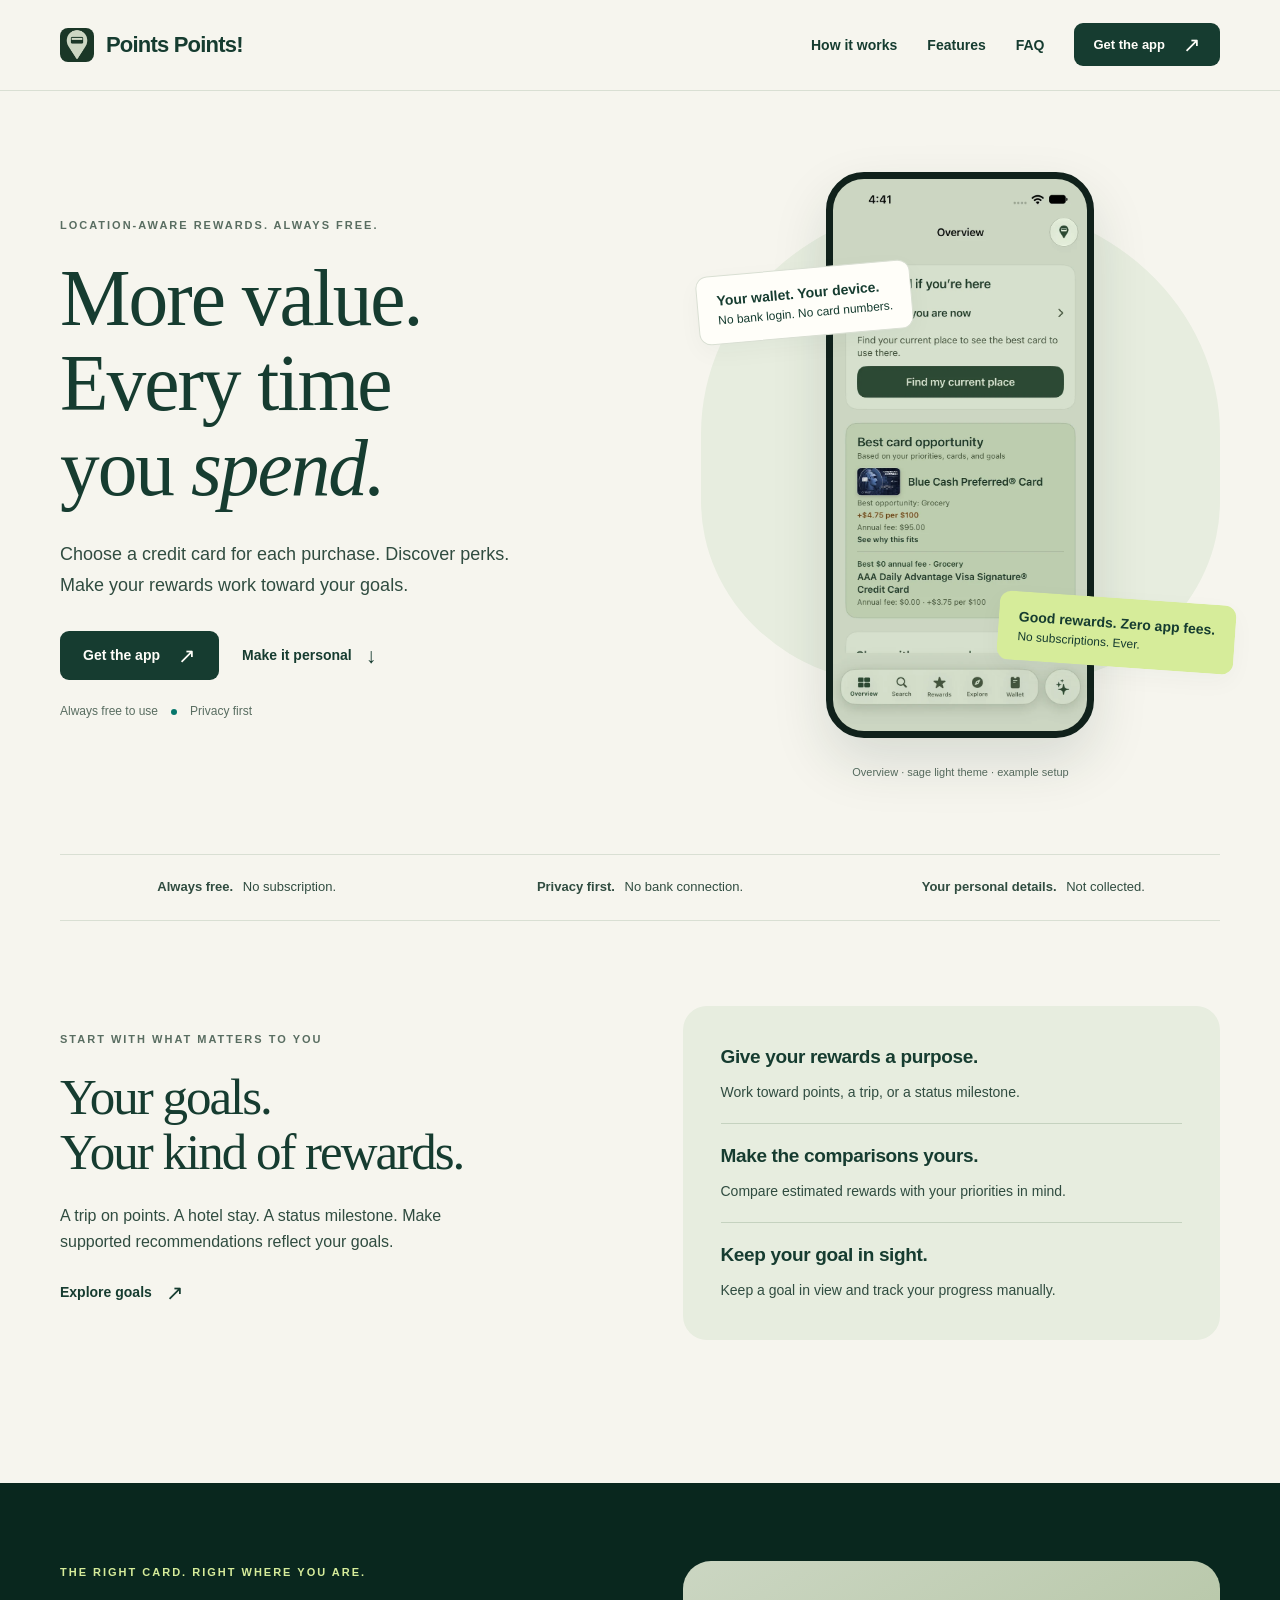
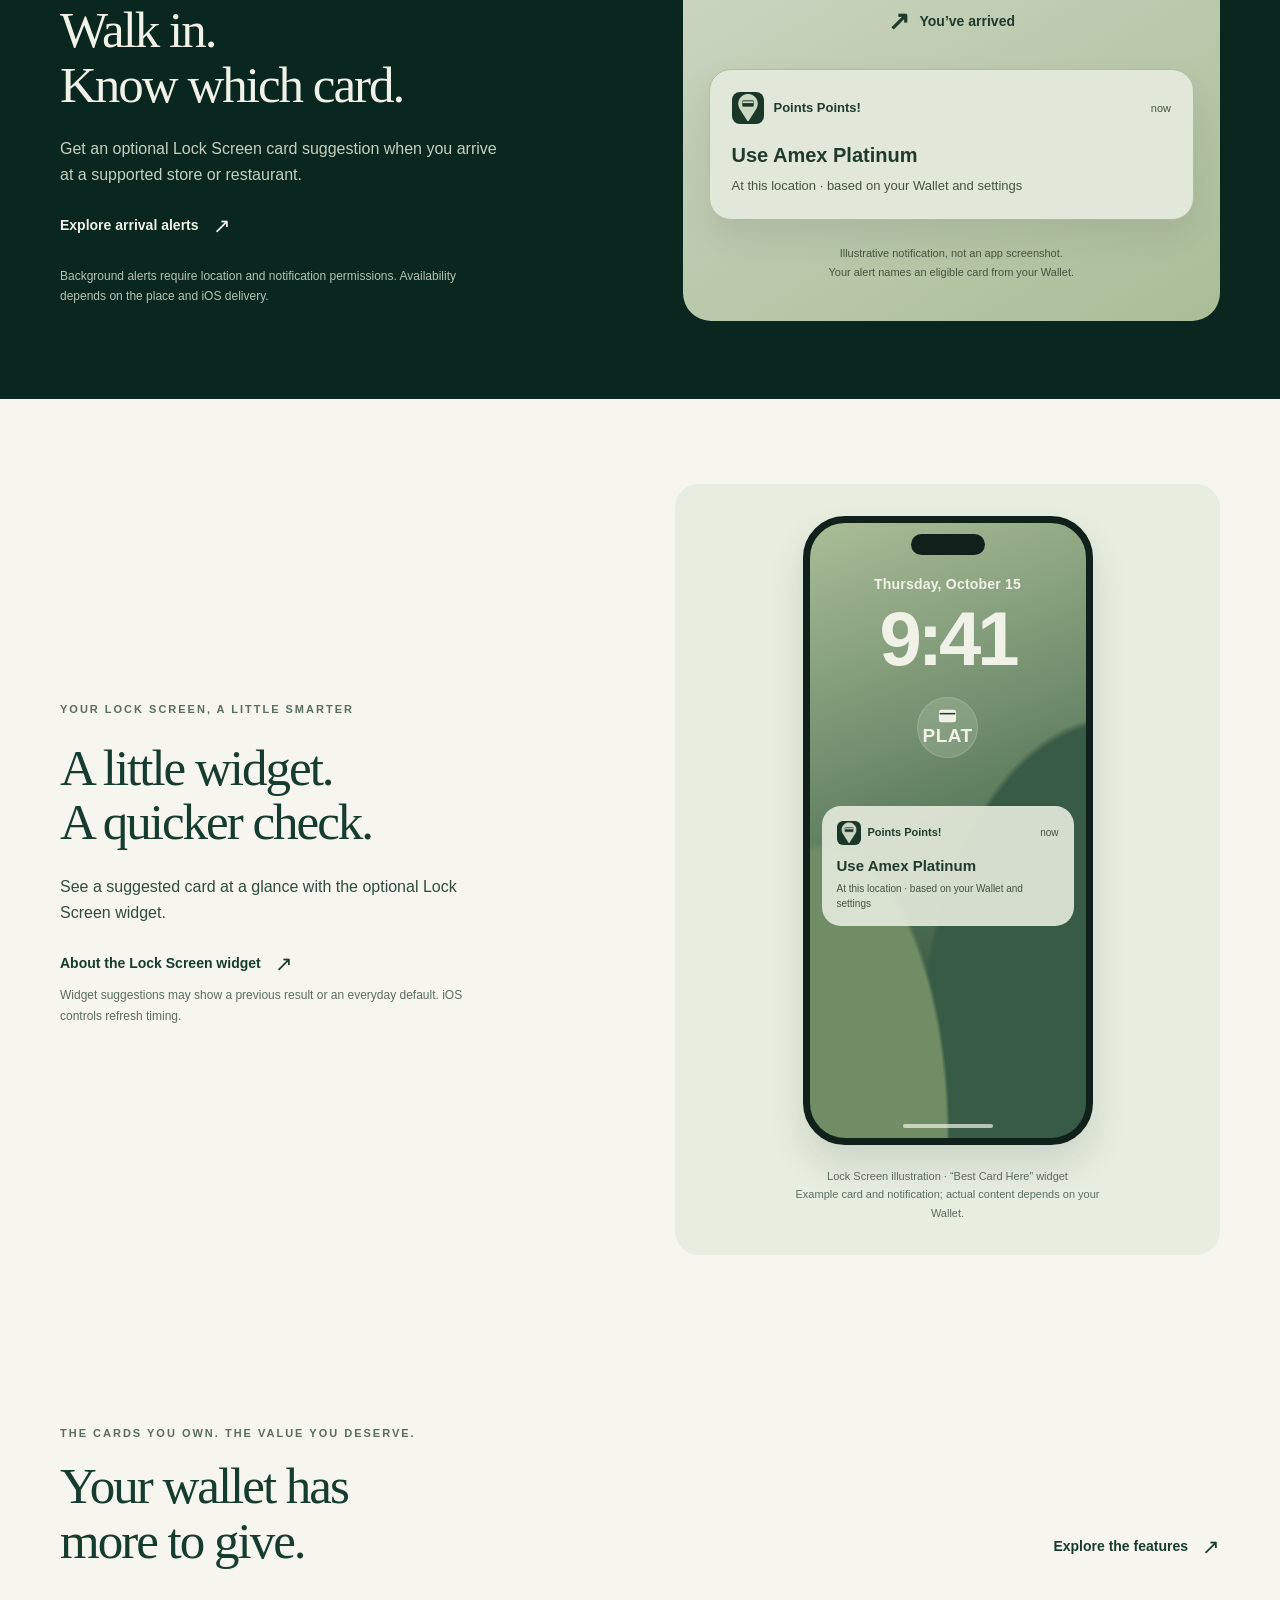
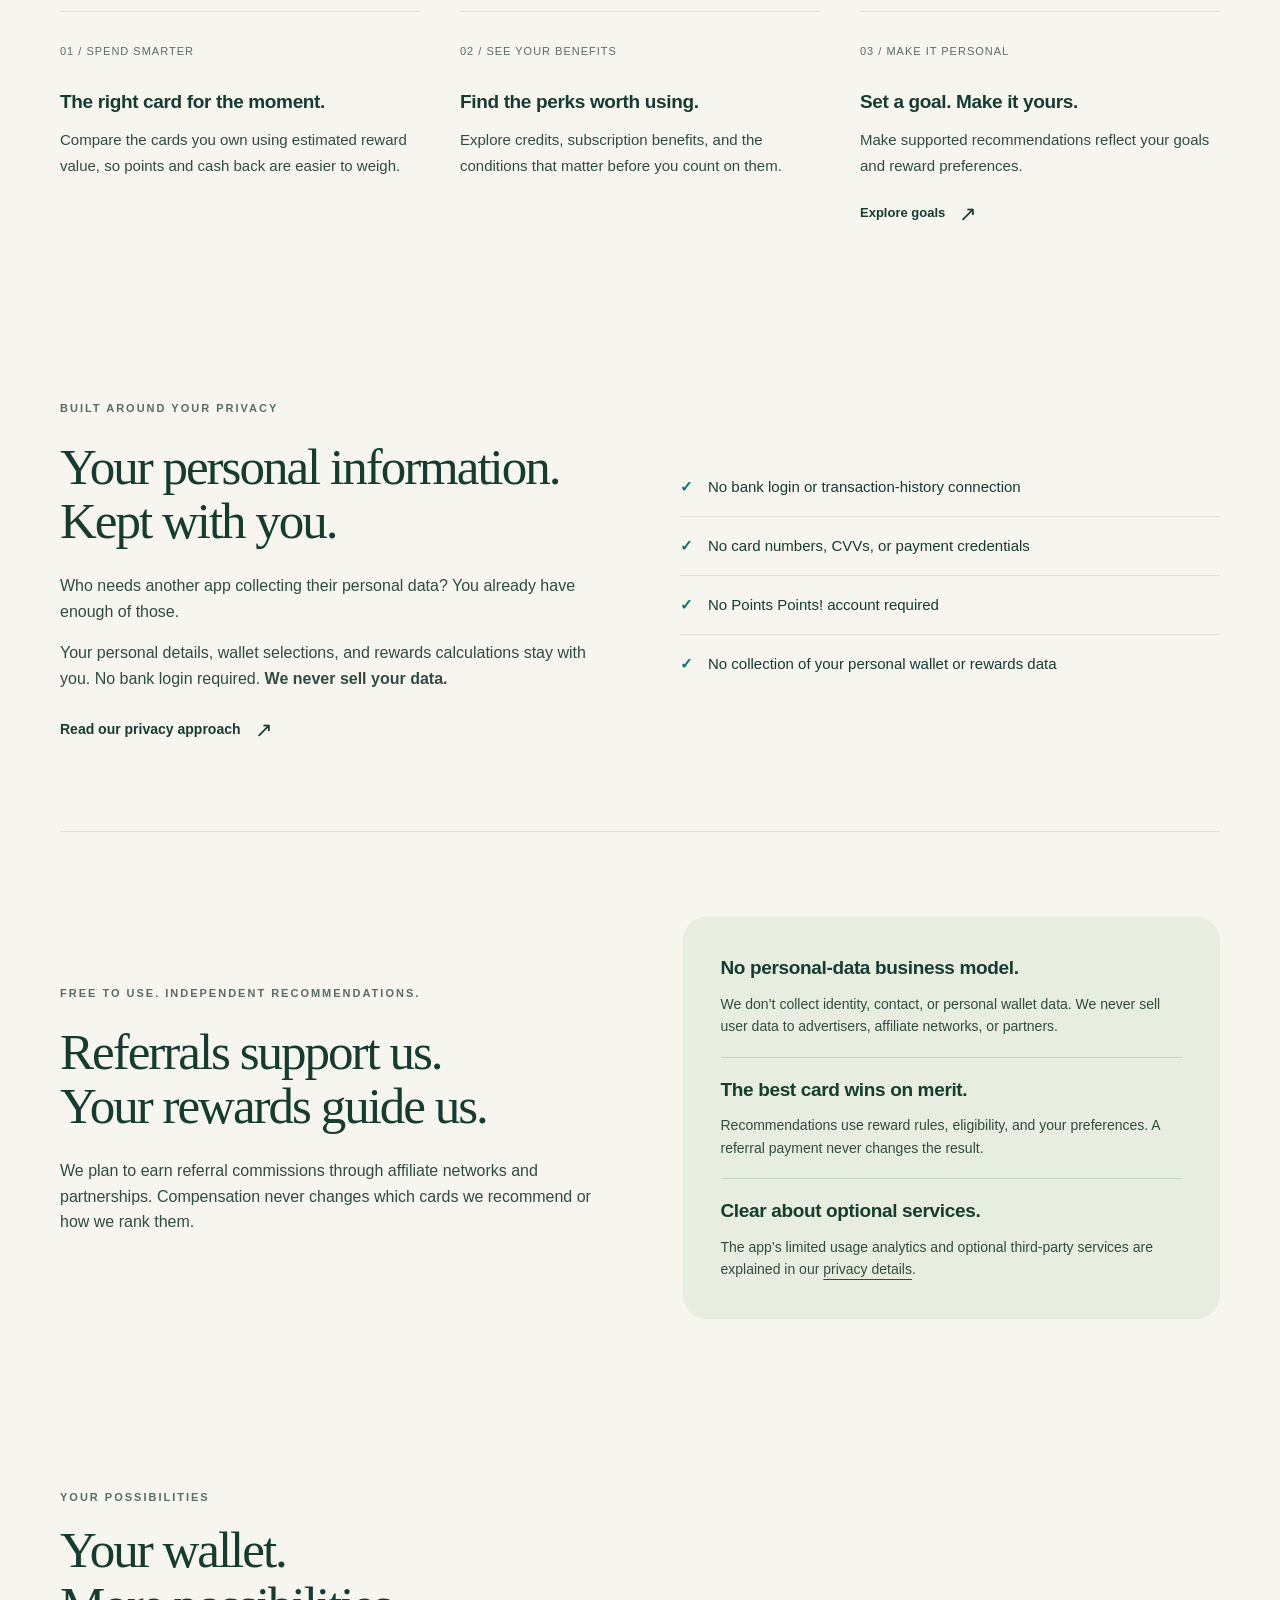
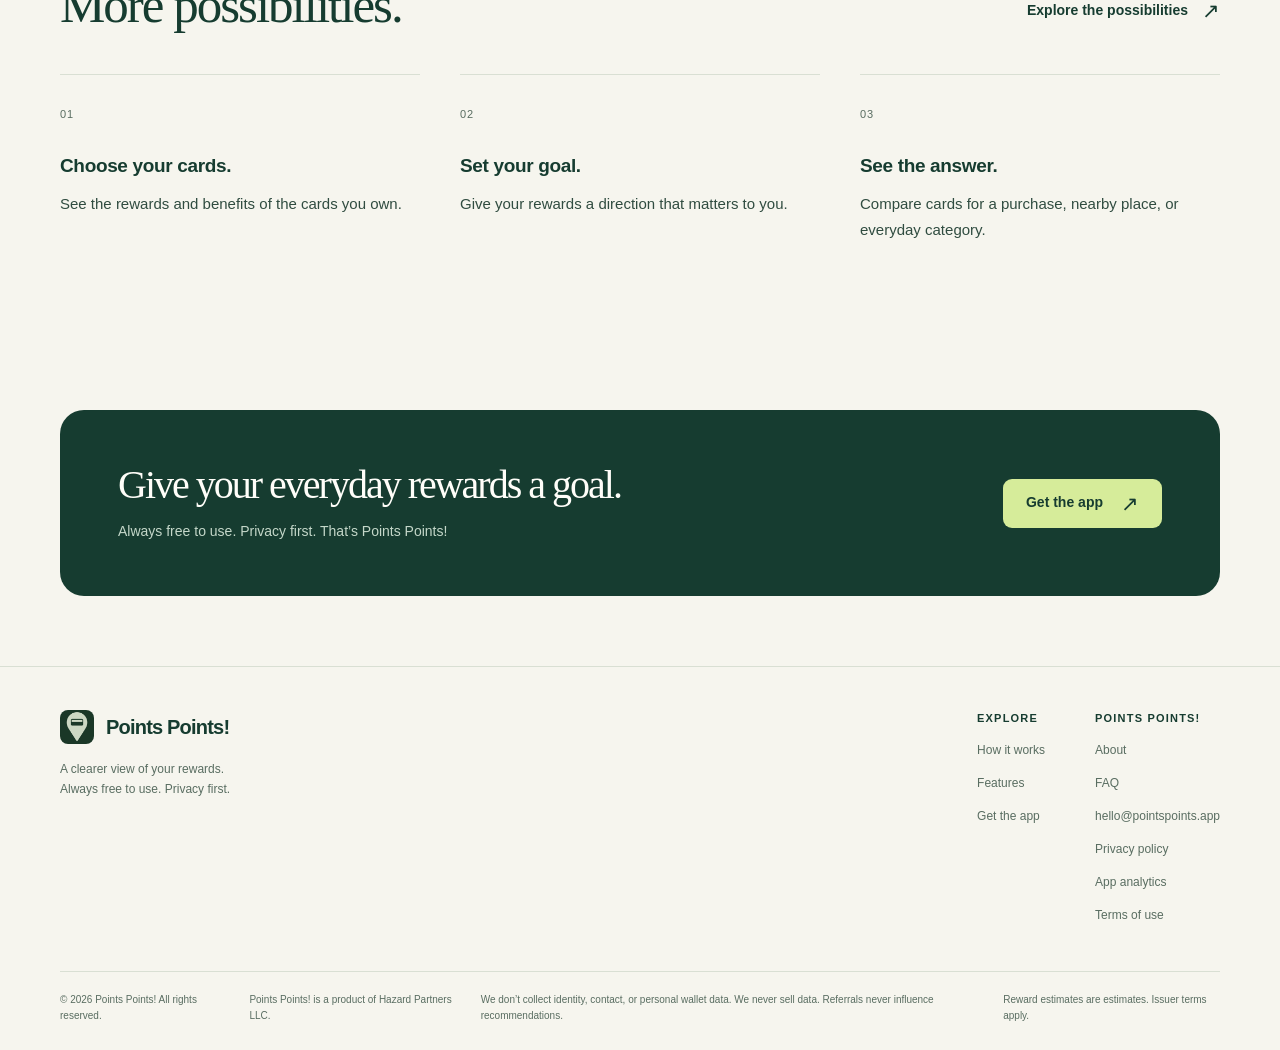
==== commit c2ff392e: "Add files via upload" ====
--- a/index.html
+++ b/index.html
@@ -1,10 +1,10 @@
 <!doctype html>
-<html lang="en"><head><meta charset="utf-8"><meta name="viewport" content="width=device-width, initial-scale=1"><meta name="color-scheme" content="light"><meta name="theme-color" content="#163c30"><meta name="referrer" content="strict-origin-when-cross-origin"><title>Points Points! — Always free. Privacy first.</title><meta name="description" content="Set your goals for a more personal rewards experience. Compare your cards, discover benefits, and get optional Lock Screen recommendations. Always free. Privacy first."><meta property="og:type" content="website"><meta property="og:site_name" content="Points Points!"><meta property="og:title" content="Points Points! — Always free. Privacy first."><meta property="og:description" content="Set your goals for a more personal rewards experience. Compare your cards, discover benefits, and get optional Lock Screen recommendations. Always free. Privacy first."><meta property="og:image" content="https://pointspoints.app/assets/social-preview.png?v=sage-forest-20261016"><meta property="og:image:alt" content="Points Points! More value. Every time you spend. Always free to use. Privacy first."><meta name="twitter:card" content="summary_large_image"><link rel="icon" type="image/png" href="assets/favicon.png?v=sage-forest-20261016"><link rel="apple-touch-icon" href="assets/apple-touch-icon.png?v=sage-forest-20261016"><link rel="stylesheet" href="assets/styles.css?v=sage-forest-20261016"><script src="assets/site-config.js" defer></script><script src="assets/site.js" defer></script><link rel="canonical" href="https://pointspoints.app/"><meta property="og:url" content="https://pointspoints.app/"></head><body><a class="skip-link" href="#main">Skip to content</a><header class="header"><div class="container nav"><a class="brand" href="index.html" aria-label="Points Points! home"><img src="assets/logo.png?v=sage-forest-20261016" width="34" height="34" alt="">Points Points!</a><button class="menu-toggle" aria-controls="navigation" aria-expanded="false" type="button">Menu</button><nav id="navigation" class="nav-links" aria-label="Main navigation"><a href="how-it-works.html" >How it works</a><a href="features.html" >Features</a><a href="support.html" >FAQ</a><a class="button small" href="get-the-app.html" data-app-link>Get the app<span class="arrow" aria-hidden="true">↗</span></a></nav></div></header><main id="main">
+<html lang="en"><head><meta charset="utf-8"><meta name="viewport" content="width=device-width, initial-scale=1"><meta name="color-scheme" content="light"><meta name="theme-color" content="#163c30"><meta name="referrer" content="strict-origin-when-cross-origin"><title>Points Points! — Always free. Privacy first.</title><meta name="description" content="Set your goals for a more personal rewards experience. Compare your cards, discover benefits, and get optional Lock Screen recommendations. Always free. Privacy first."><meta property="og:type" content="website"><meta property="og:site_name" content="Points Points!"><meta property="og:title" content="Points Points! — Always free. Privacy first."><meta property="og:description" content="Set your goals for a more personal rewards experience. Compare your cards, discover benefits, and get optional Lock Screen recommendations. Always free. Privacy first."><meta property="og:image" content="https://pointspoints.app/assets/social-preview.png?v=inverted-solid-20261016"><meta property="og:image:alt" content="Points Points! More value. Every time you spend. Always free to use. Privacy first."><meta name="twitter:card" content="summary_large_image"><link rel="icon" type="image/png" href="assets/favicon.png?v=inverted-solid-20261016"><link rel="apple-touch-icon" href="assets/apple-touch-icon.png?v=inverted-solid-20261016"><link rel="stylesheet" href="assets/styles.css?v=sage-forest-20261016"><script src="assets/site-config.js" defer></script><script src="assets/site.js" defer></script><link rel="canonical" href="https://pointspoints.app/"><meta property="og:url" content="https://pointspoints.app/"></head><body><a class="skip-link" href="#main">Skip to content</a><header class="header"><div class="container nav"><a class="brand" href="index.html" aria-label="Points Points! home"><img src="assets/logo.png?v=inverted-solid-20261016" width="34" height="34" alt="">Points Points!</a><button class="menu-toggle" aria-controls="navigation" aria-expanded="false" type="button">Menu</button><nav id="navigation" class="nav-links" aria-label="Main navigation"><a href="how-it-works.html" >How it works</a><a href="features.html" >Features</a><a href="support.html" >FAQ</a><a class="button small" href="get-the-app.html" data-app-link>Get the app<span class="arrow" aria-hidden="true">↗</span></a></nav></div></header><main id="main">
 <section class="container hero"><div class="hero-copy"><p class="eyebrow">Location-aware rewards. Always free.</p><h1>More value.<br>Every time<br>you <em>spend.</em></h1><p class="lede">Choose a credit card for each purchase. Discover perks. Make your rewards work toward your goals.</p><div class="hero-buttons"><a class="button " href="get-the-app.html" data-app-link>Get the app<span class="arrow" aria-hidden="true">↗</span></a><a class="text-link" href="#your-goals">Make it personal <span class="arrow" aria-hidden="true">↓</span></a></div><p class="promise"><span>Always free to use</span><span class="dot" aria-hidden="true"></span><span>Privacy first</span></p></div><div><div class="visual-stage"><div class="phone "><img src="assets/app-overview-light.webp" alt="Points Points! Overview in the sage light theme showing nearby-card guidance and the best card opportunity" width="720" height="1565" loading="eager" fetchpriority="high" decoding="async"></div><div class="floating-note first"><strong>Your wallet. Your device.</strong>No bank login. No card numbers.</div><div class="floating-note second"><strong>Good rewards. Zero app fees.</strong>No subscriptions. Ever.</div></div><p class="screen-caption">Overview · sage light theme · example setup</p></div></section>
 <div class="container trust-strip"><span><b>Always free.</b> No subscription.</span><span><b>Privacy first.</b> No bank connection.</span><span><b>Your personal details.</b> Not collected.</span></div>
 <section class="container section" id="your-goals" aria-labelledby="goals-heading"><div class="split"><div class="split-copy"><p class="eyebrow">Start with what matters to you</p><h2 id="goals-heading">Your goals.<br>Your kind of rewards.</h2><p>A trip on points. A hotel stay. A status milestone. Make supported recommendations reflect your goals.</p><a class="text-link" href="how-it-works.html#goals">Explore goals <span class="arrow" aria-hidden="true">↗</span></a></div><div class="explain-panel"><div class="term"><h3>Give your rewards a purpose.</h3><p>Work toward points, a trip, or a status milestone.</p></div><div class="term"><h3>Make the comparisons yours.</h3><p>Compare estimated rewards with your priorities in mind.</p></div><div class="term"><h3>Keep your goal in sight.</h3><p>Keep a goal in view and track your progress manually.</p></div></div></div></section>
-<section class="arrival-band" id="arrival-alerts"><div class="container split"><div class="split-copy"><p class="eyebrow">The right card. Right where you are.</p><h2>Walk in.<br>Know which card.</h2><p>Get an optional Lock Screen card suggestion when you arrive at a supported store or restaurant.</p><a class="text-link" href="how-it-works.html#arrival-alerts">Explore arrival alerts <span class="arrow" aria-hidden="true">↗</span></a><p class="small-copy">Background alerts require location and notification permissions. Availability depends on the place and iOS delivery.</p></div><figure class="arrival-visual"><div class="arrival-location"><span aria-hidden="true">↗</span> You’ve arrived</div><div class="arrival-notification"><div class="arrival-app"><img src="assets/app-icon.png?v=sage-forest-20261016" width="32" height="32" alt=""><strong>Points Points!</strong><span>now</span></div><p class="arrival-answer">Use Amex Platinum</p><p class="arrival-detail">At this location · based on your Wallet and settings</p></div><figcaption>Illustrative notification, not an app screenshot.<br>Your alert names an eligible card from your Wallet.</figcaption></figure></div></section><section class="container section lockscreen-section" id="lock-screen-widget"><div class="split"><div class="split-copy"><p class="eyebrow">Your Lock Screen, a little smarter</p><h2>A little widget.<br>A quicker check.</h2><p>See a suggested card at a glance with the optional Lock Screen widget.</p><a class="text-link" href="support.html#lock-screen-widget">About the Lock Screen widget <span class="arrow" aria-hidden="true">↗</span></a><p class="small-copy">Widget suggestions may show a previous result or an everyday default. iOS controls refresh timing.</p></div><figure class="lockscreen-preview"><div class="lockscreen-phone" role="img" aria-label="Illustration of an iPhone Lock Screen with a circular Points Points! Best Card Here widget labeled PLAT and a Use Amex Platinum notification"><div class="lockscreen-island" aria-hidden="true"></div><div class="lockscreen-clock"><div class="lockscreen-date">Thursday, October 15</div><div class="lockscreen-time">9:41</div></div><div class="lockscreen-widgets"><div class="lockscreen-widget"><svg width="19" height="14" viewBox="0 0 24 18" fill="none" aria-hidden="true"><rect x="1" y="1" width="22" height="16" rx="3" fill="currentColor"/><path d="M2 6h20" stroke="#263b2c" stroke-width="2"/></svg><span>PLAT</span></div></div><div class="lockscreen-alert"><div class="lockscreen-alert-app"><img src="assets/app-icon.png?v=sage-forest-20261016" alt="" width="24" height="24"><strong>Points Points!</strong><span>now</span></div><p>Use Amex Platinum</p><span>At this location · based on your Wallet and settings</span></div><div class="lockscreen-home" aria-hidden="true"></div></div><figcaption>Lock Screen illustration · “Best Card Here” widget<br>Example card and notification; actual content depends on your Wallet.</figcaption></figure></div></section><section class="container section"><div class="section-heading"><div><p class="eyebrow">The cards you own. The value you deserve.</p><h2>Your wallet has<br>more to give.</h2></div><a href="features.html" class="text-link">Explore the features <span class="arrow" aria-hidden="true">↗</span></a></div><div class="three-cols"><article class="feature-summary"><span class="feature-number">01 / SPEND SMARTER</span><h3>The right card for the moment.</h3><p>Compare the cards you own using estimated reward value, so points and cash back are easier to weigh.</p></article><article class="feature-summary"><span class="feature-number">02 / SEE YOUR BENEFITS</span><h3>Find the perks worth using.</h3><p>Explore credits, subscription benefits, and the conditions that matter before you count on them.</p></article><article class="feature-summary"><span class="feature-number">03 / MAKE IT PERSONAL</span><h3>Set a goal. Make it yours.</h3><p>Make supported recommendations reflect your goals and reward preferences.</p><a class="text-link" href="how-it-works.html#goals">Explore goals <span class="arrow" aria-hidden="true">↗</span></a></article></div></section>
+<section class="arrival-band" id="arrival-alerts"><div class="container split"><div class="split-copy"><p class="eyebrow">The right card. Right where you are.</p><h2>Walk in.<br>Know which card.</h2><p>Get an optional Lock Screen card suggestion when you arrive at a supported store or restaurant.</p><a class="text-link" href="how-it-works.html#arrival-alerts">Explore arrival alerts <span class="arrow" aria-hidden="true">↗</span></a><p class="small-copy">Background alerts require location and notification permissions. Availability depends on the place and iOS delivery.</p></div><figure class="arrival-visual"><div class="arrival-location"><span aria-hidden="true">↗</span> You’ve arrived</div><div class="arrival-notification"><div class="arrival-app"><img src="assets/app-icon.png?v=inverted-solid-20261016" width="32" height="32" alt=""><strong>Points Points!</strong><span>now</span></div><p class="arrival-answer">Use Amex Platinum</p><p class="arrival-detail">At this location · based on your Wallet and settings</p></div><figcaption>Illustrative notification, not an app screenshot.<br>Your alert names an eligible card from your Wallet.</figcaption></figure></div></section><section class="container section lockscreen-section" id="lock-screen-widget"><div class="split"><div class="split-copy"><p class="eyebrow">Your Lock Screen, a little smarter</p><h2>A little widget.<br>A quicker check.</h2><p>See a suggested card at a glance with the optional Lock Screen widget.</p><a class="text-link" href="support.html#lock-screen-widget">About the Lock Screen widget <span class="arrow" aria-hidden="true">↗</span></a><p class="small-copy">Widget suggestions may show a previous result or an everyday default. iOS controls refresh timing.</p></div><figure class="lockscreen-preview"><div class="lockscreen-phone" role="img" aria-label="Illustration of an iPhone Lock Screen with a circular Points Points! Best Card Here widget labeled PLAT and a Use Amex Platinum notification"><div class="lockscreen-island" aria-hidden="true"></div><div class="lockscreen-clock"><div class="lockscreen-date">Thursday, October 15</div><div class="lockscreen-time">9:41</div></div><div class="lockscreen-widgets"><div class="lockscreen-widget"><svg width="19" height="14" viewBox="0 0 24 18" fill="none" aria-hidden="true"><rect x="1" y="1" width="22" height="16" rx="3" fill="currentColor"/><path d="M2 6h20" stroke="#263b2c" stroke-width="2"/></svg><span>PLAT</span></div></div><div class="lockscreen-alert"><div class="lockscreen-alert-app"><img src="assets/app-icon.png?v=inverted-solid-20261016" alt="" width="24" height="24"><strong>Points Points!</strong><span>now</span></div><p>Use Amex Platinum</p><span>At this location · based on your Wallet and settings</span></div><div class="lockscreen-home" aria-hidden="true"></div></div><figcaption>Lock Screen illustration · “Best Card Here” widget<br>Example card and notification; actual content depends on your Wallet.</figcaption></figure></div></section><section class="container section"><div class="section-heading"><div><p class="eyebrow">The cards you own. The value you deserve.</p><h2>Your wallet has<br>more to give.</h2></div><a href="features.html" class="text-link">Explore the features <span class="arrow" aria-hidden="true">↗</span></a></div><div class="three-cols"><article class="feature-summary"><span class="feature-number">01 / SPEND SMARTER</span><h3>The right card for the moment.</h3><p>Compare the cards you own using estimated reward value, so points and cash back are easier to weigh.</p></article><article class="feature-summary"><span class="feature-number">02 / SEE YOUR BENEFITS</span><h3>Find the perks worth using.</h3><p>Explore credits, subscription benefits, and the conditions that matter before you count on them.</p></article><article class="feature-summary"><span class="feature-number">03 / MAKE IT PERSONAL</span><h3>Set a goal. Make it yours.</h3><p>Make supported recommendations reflect your goals and reward preferences.</p><a class="text-link" href="how-it-works.html#goals">Explore goals <span class="arrow" aria-hidden="true">↗</span></a></article></div></section>
 
 <section class="container privacy-panel"><div><p class="eyebrow">Built around your privacy</p><h2>Your personal information.<br>Kept with you.</h2><p>Who needs another app collecting their personal data? You already have enough of those.</p><p>Your personal details, wallet selections, and rewards calculations stay with you. No bank login required. <strong>We never sell your data.</strong></p><a href="privacy.html" class="text-link">Read our privacy approach <span class="arrow" aria-hidden="true">↗</span></a></div><ul class="privacy-points"><li><span class="check" aria-hidden="true">✓</span>No bank login or transaction-history connection</li><li><span class="check" aria-hidden="true">✓</span>No card numbers, CVVs, or payment credentials</li><li><span class="check" aria-hidden="true">✓</span>No Points Points! account required</li><li><span class="check" aria-hidden="true">✓</span>No collection of your personal wallet or rewards data</li></ul></section>
 <section class="container section" id="how-we-make-money"><div class="split"><div><p class="eyebrow">Free to use. Independent recommendations.</p><h2>Referrals support us.<br>Your rewards guide us.</h2><p>We plan to earn referral commissions through affiliate networks and partnerships. Compensation never changes which cards we recommend or how we rank them.</p></div><div class="explain-panel"><div class="term"><h3>No personal-data business model.</h3><p>We don’t collect identity, contact, or personal wallet data. We never sell user data to advertisers, affiliate networks, or partners.</p></div><div class="term"><h3>The best card wins on merit.</h3><p>Recommendations use reward rules, eligibility, and your preferences. A referral payment never changes the result.</p></div><div class="term"><h3>Clear about optional services.</h3><p>The app’s limited usage analytics and optional third-party services are explained in our <a href="privacy.html#analytics">privacy details</a>.</p></div></div></div></section>
-<section class="container section"><div class="section-heading"><div><p class="eyebrow">Your possibilities</p><h2>Your wallet.<br>More possibilities.</h2></div><a href="how-it-works.html" class="text-link">Explore the possibilities <span class="arrow" aria-hidden="true">↗</span></a></div><div class="three-cols"><article class="feature-summary"><span class="feature-number">01</span><h3>Choose your cards.</h3><p>See the rewards and benefits of the cards you own.</p></article><article class="feature-summary"><span class="feature-number">02</span><h3>Set your goal.</h3><p>Give your rewards a direction that matters to you.</p></article><article class="feature-summary"><span class="feature-number">03</span><h3>See the answer.</h3><p>Compare cards for a purchase, nearby place, or everyday category.</p></article></div></section><section class="container"><div class="cta"><div><h2>Give your everyday rewards a goal.</h2><p>Always free to use. Privacy first. That’s Points Points!</p></div><a class="button light" href="get-the-app.html" data-app-link>Get the app<span class="arrow" aria-hidden="true">↗</span></a></div></section></main><footer class="footer"><div class="container"><div class="footer-top"><div><a class="brand" href="index.html"><img src="assets/logo.png?v=sage-forest-20261016" width="34" height="34" alt="">Points Points!</a><p>A clearer view of your rewards.<br>Always free to use. Privacy first.</p></div><div class="footer-links"><div><strong>Explore</strong><a href="how-it-works.html">How it works</a><a href="features.html">Features</a><a href="get-the-app.html" data-app-link>Get the app</a></div><div><strong>Points Points!</strong><a href="about.html">About</a><a href="support.html">FAQ</a><a href="mailto:hello@pointspoints.app">hello@pointspoints.app</a><a href="privacy.html">Privacy policy</a><a href="app-analytics.html">App analytics</a><a href="terms.html">Terms of use</a></div></div></div><div class="footer-bottom"><span>© 2026 Points Points! All rights reserved.</span><span>Points Points! is a product of Hazard Partners LLC.</span><span>We don’t collect identity, contact, or personal wallet data. We never sell data. Referrals never influence recommendations.</span><span>Reward estimates are estimates. Issuer terms apply.</span></div></div></footer></body></html>+<section class="container section"><div class="section-heading"><div><p class="eyebrow">Your possibilities</p><h2>Your wallet.<br>More possibilities.</h2></div><a href="how-it-works.html" class="text-link">Explore the possibilities <span class="arrow" aria-hidden="true">↗</span></a></div><div class="three-cols"><article class="feature-summary"><span class="feature-number">01</span><h3>Choose your cards.</h3><p>See the rewards and benefits of the cards you own.</p></article><article class="feature-summary"><span class="feature-number">02</span><h3>Set your goal.</h3><p>Give your rewards a direction that matters to you.</p></article><article class="feature-summary"><span class="feature-number">03</span><h3>See the answer.</h3><p>Compare cards for a purchase, nearby place, or everyday category.</p></article></div></section><section class="container"><div class="cta"><div><h2>Give your everyday rewards a goal.</h2><p>Always free to use. Privacy first. That’s Points Points!</p></div><a class="button light" href="get-the-app.html" data-app-link>Get the app<span class="arrow" aria-hidden="true">↗</span></a></div></section></main><footer class="footer"><div class="container"><div class="footer-top"><div><a class="brand" href="index.html"><img src="assets/logo.png?v=inverted-solid-20261016" width="34" height="34" alt="">Points Points!</a><p>A clearer view of your rewards.<br>Always free to use. Privacy first.</p></div><div class="footer-links"><div><strong>Explore</strong><a href="how-it-works.html">How it works</a><a href="features.html">Features</a><a href="get-the-app.html" data-app-link>Get the app</a></div><div><strong>Points Points!</strong><a href="about.html">About</a><a href="support.html">FAQ</a><a href="mailto:hello@pointspoints.app">hello@pointspoints.app</a><a href="privacy.html">Privacy policy</a><a href="app-analytics.html">App analytics</a><a href="terms.html">Terms of use</a></div></div></div><div class="footer-bottom"><span>© 2026 Points Points! All rights reserved.</span><span>Points Points! is a product of Hazard Partners LLC.</span><span>We don’t collect identity, contact, or personal wallet data. We never sell data. Referrals never influence recommendations.</span><span>Reward estimates are estimates. Issuer terms apply.</span></div></div></footer></body></html>
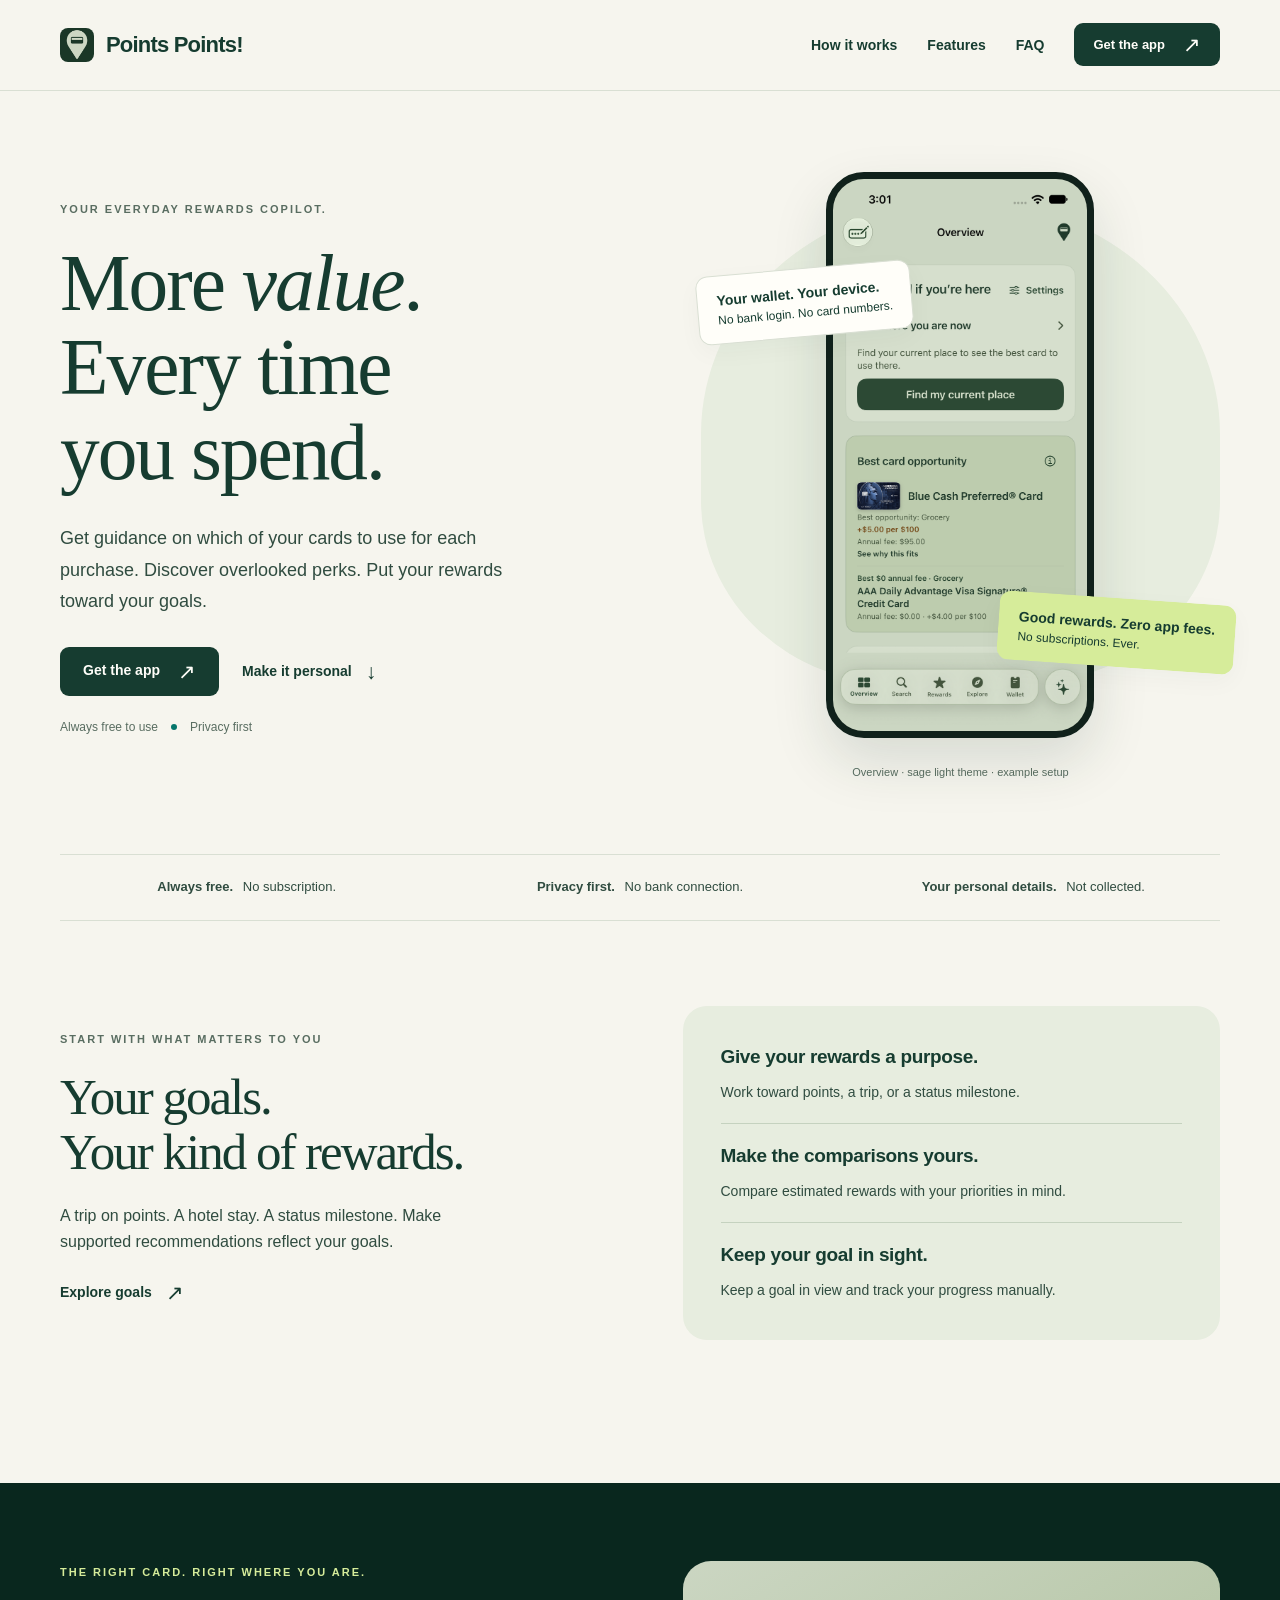
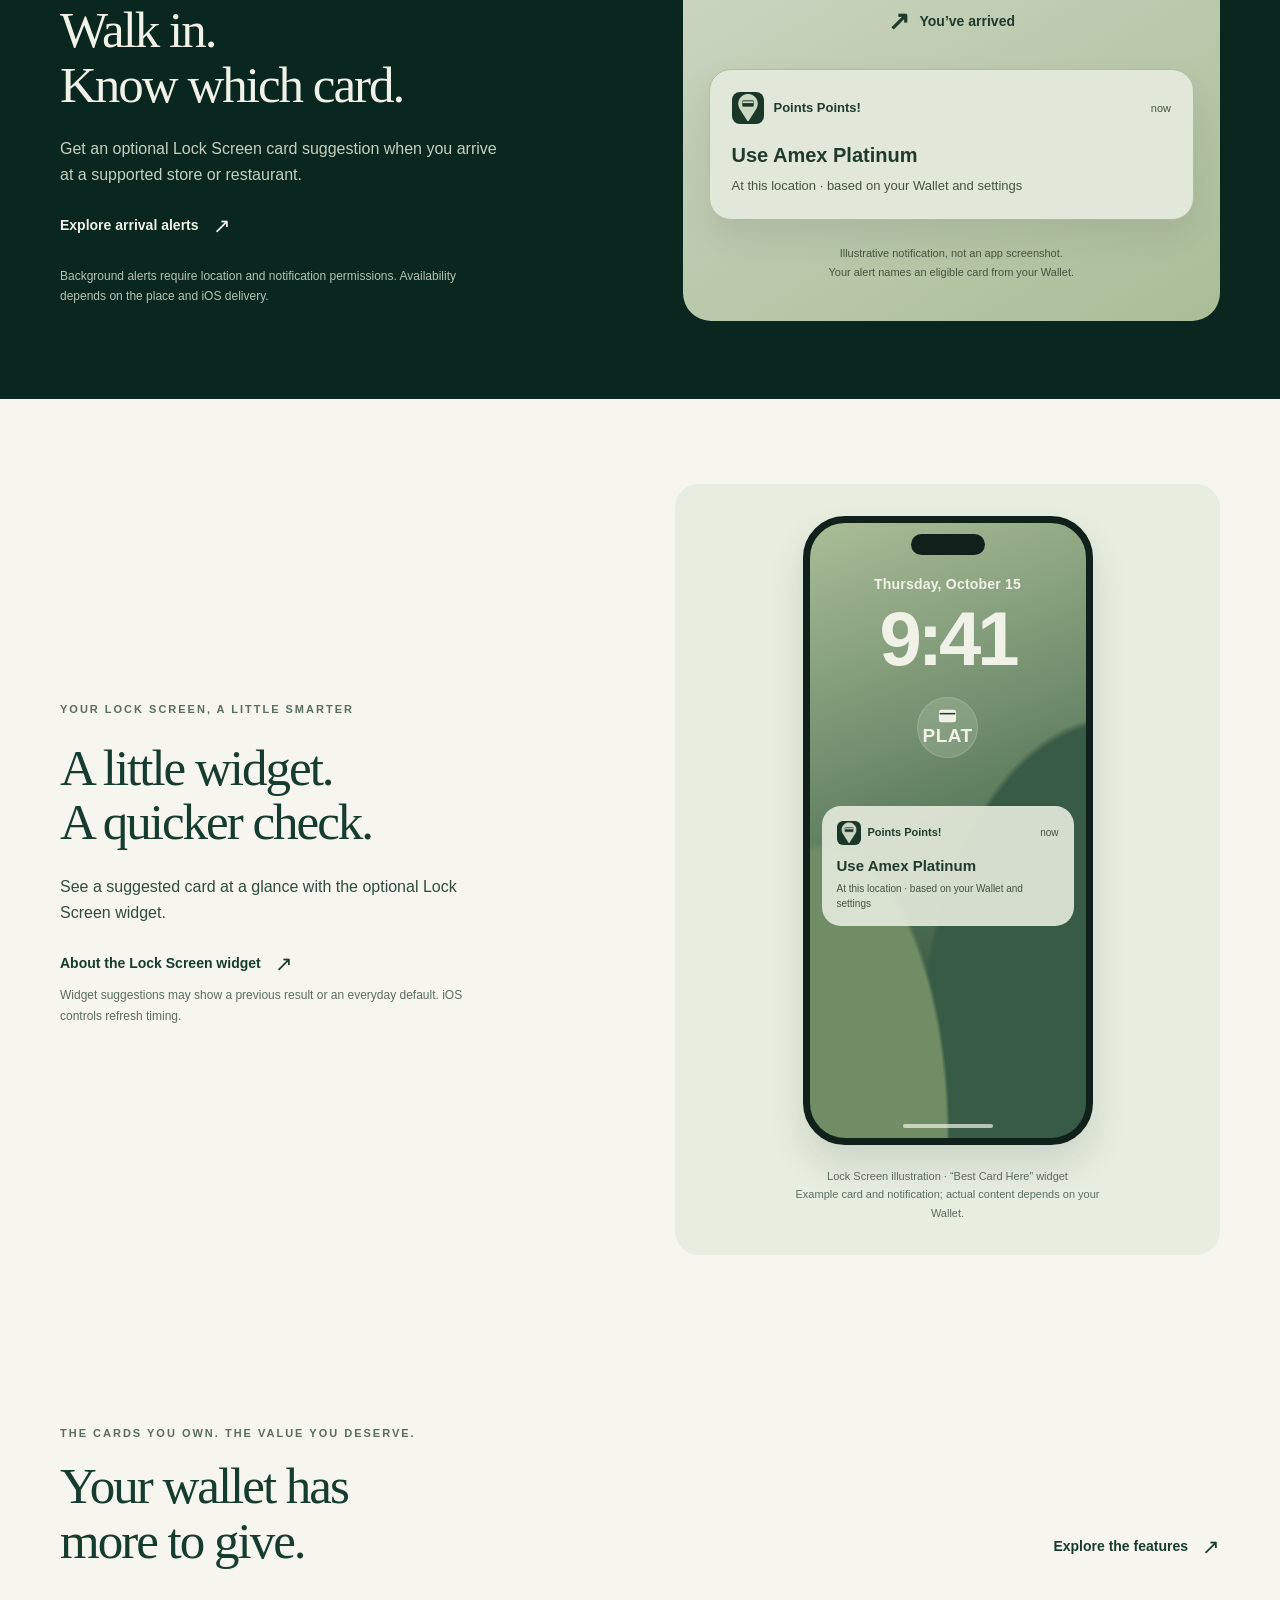
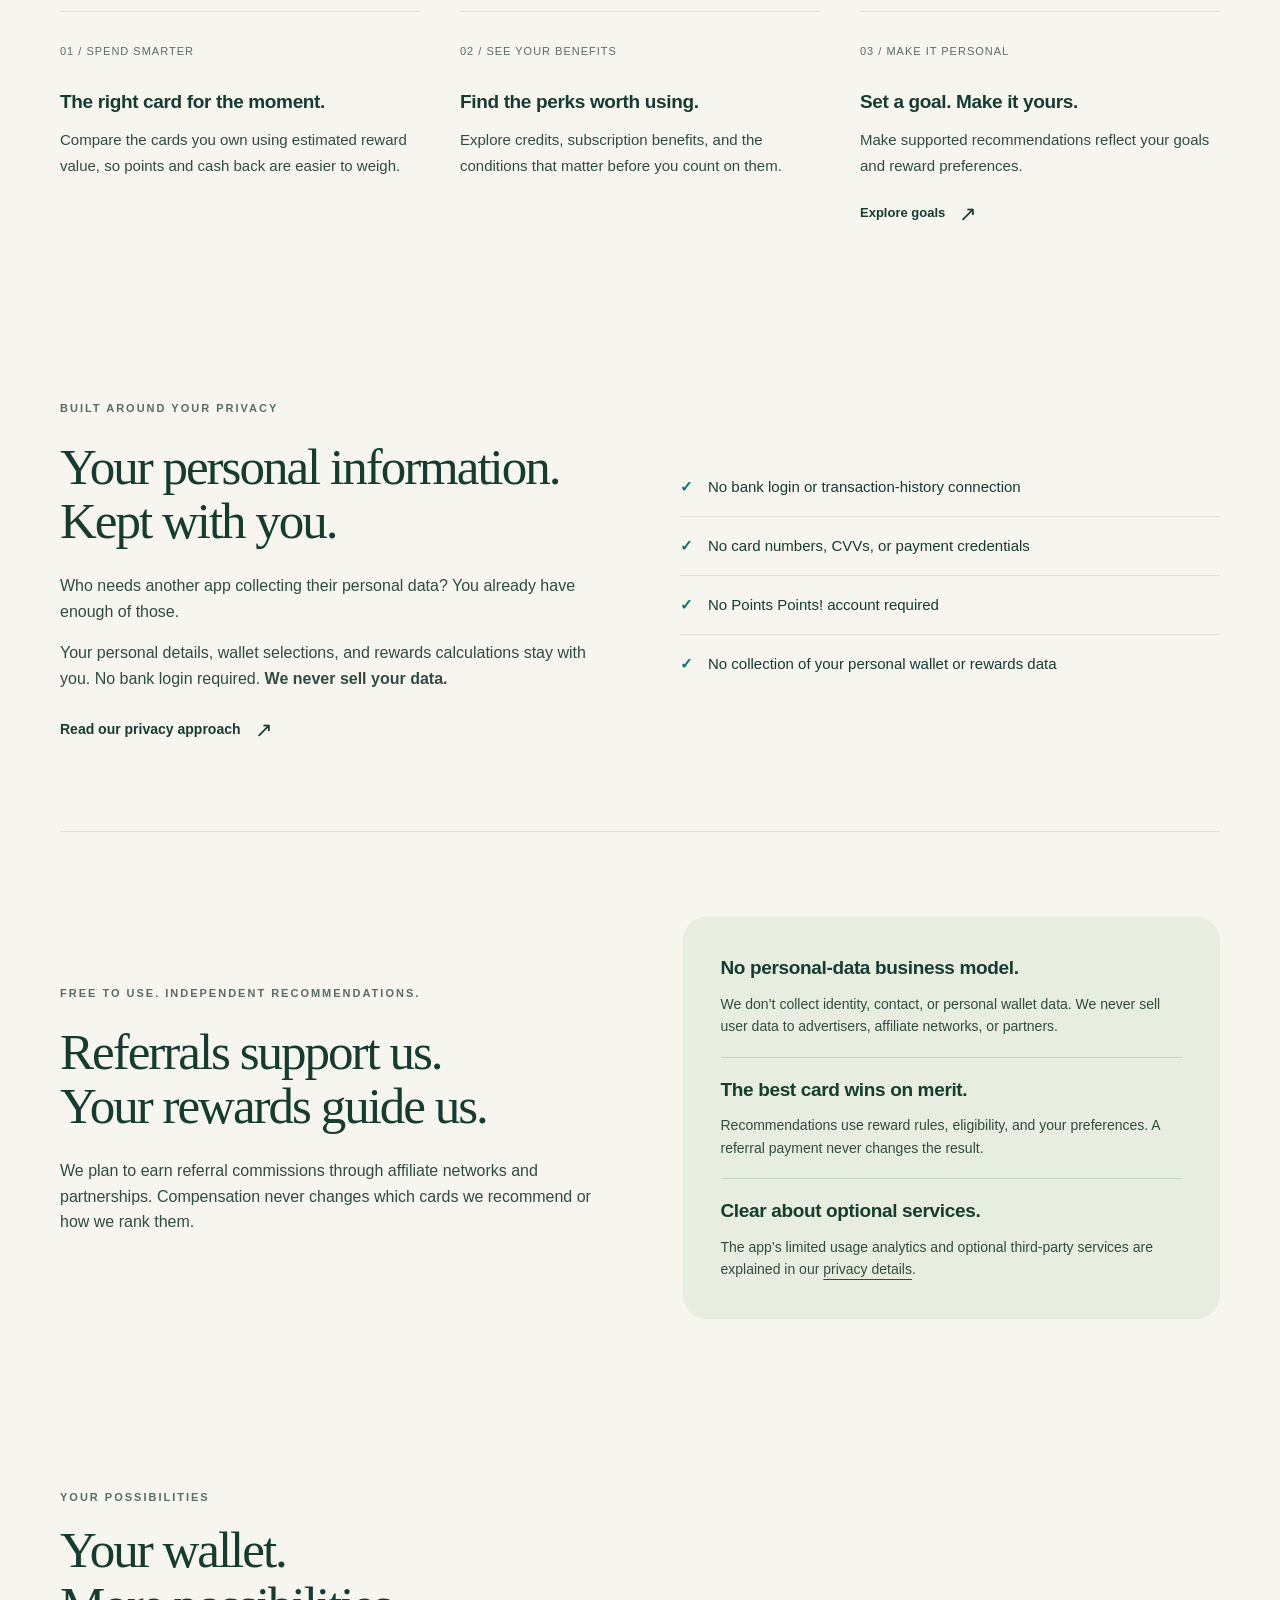
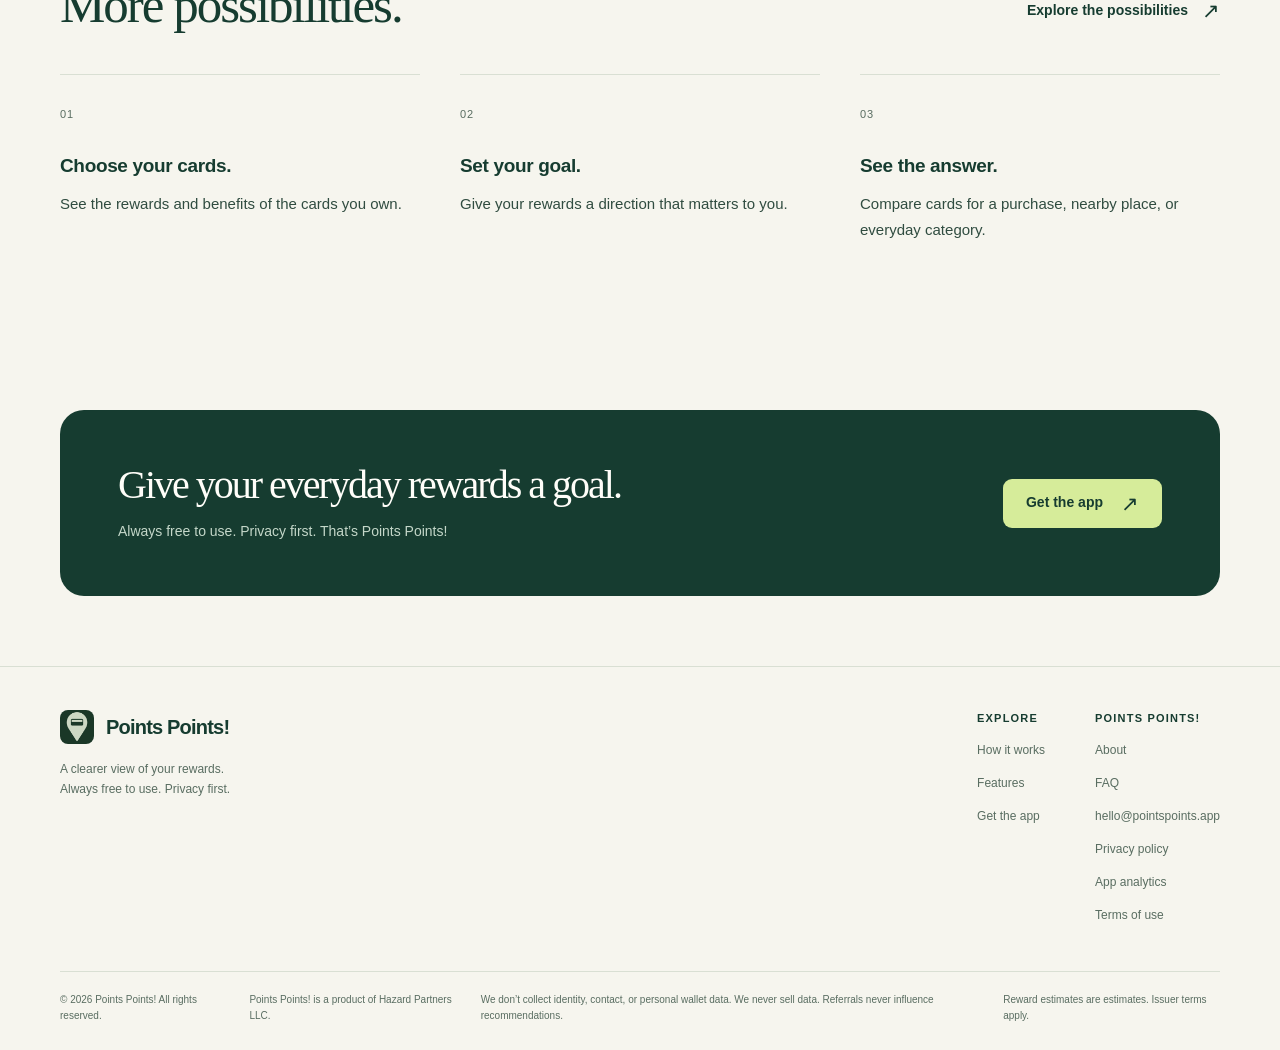
==== commit 6633aea7: "Add files via upload" ====
--- a/index.html
+++ b/index.html
@@ -1,6 +1,6 @@
 <!doctype html>
-<html lang="en"><head><meta charset="utf-8"><meta name="viewport" content="width=device-width, initial-scale=1"><meta name="color-scheme" content="light"><meta name="theme-color" content="#163c30"><meta name="referrer" content="strict-origin-when-cross-origin"><title>Points Points! — Always free. Privacy first.</title><meta name="description" content="Set your goals for a more personal rewards experience. Compare your cards, discover benefits, and get optional Lock Screen recommendations. Always free. Privacy first."><meta property="og:type" content="website"><meta property="og:site_name" content="Points Points!"><meta property="og:title" content="Points Points! — Always free. Privacy first."><meta property="og:description" content="Set your goals for a more personal rewards experience. Compare your cards, discover benefits, and get optional Lock Screen recommendations. Always free. Privacy first."><meta property="og:image" content="https://pointspoints.app/assets/social-preview.png?v=inverted-solid-20261016"><meta property="og:image:alt" content="Points Points! More value. Every time you spend. Always free to use. Privacy first."><meta name="twitter:card" content="summary_large_image"><link rel="icon" type="image/png" href="assets/favicon.png?v=inverted-solid-20261016"><link rel="apple-touch-icon" href="assets/apple-touch-icon.png?v=inverted-solid-20261016"><link rel="stylesheet" href="assets/styles.css?v=sage-forest-20261016"><script src="assets/site-config.js" defer></script><script src="assets/site.js" defer></script><link rel="canonical" href="https://pointspoints.app/"><meta property="og:url" content="https://pointspoints.app/"></head><body><a class="skip-link" href="#main">Skip to content</a><header class="header"><div class="container nav"><a class="brand" href="index.html" aria-label="Points Points! home"><img src="assets/logo.png?v=inverted-solid-20261016" width="34" height="34" alt="">Points Points!</a><button class="menu-toggle" aria-controls="navigation" aria-expanded="false" type="button">Menu</button><nav id="navigation" class="nav-links" aria-label="Main navigation"><a href="how-it-works.html" >How it works</a><a href="features.html" >Features</a><a href="support.html" >FAQ</a><a class="button small" href="get-the-app.html" data-app-link>Get the app<span class="arrow" aria-hidden="true">↗</span></a></nav></div></header><main id="main">
-<section class="container hero"><div class="hero-copy"><p class="eyebrow">Location-aware rewards. Always free.</p><h1>More value.<br>Every time<br>you <em>spend.</em></h1><p class="lede">Choose a credit card for each purchase. Discover perks. Make your rewards work toward your goals.</p><div class="hero-buttons"><a class="button " href="get-the-app.html" data-app-link>Get the app<span class="arrow" aria-hidden="true">↗</span></a><a class="text-link" href="#your-goals">Make it personal <span class="arrow" aria-hidden="true">↓</span></a></div><p class="promise"><span>Always free to use</span><span class="dot" aria-hidden="true"></span><span>Privacy first</span></p></div><div><div class="visual-stage"><div class="phone "><img src="assets/app-overview-light.webp" alt="Points Points! Overview in the sage light theme showing nearby-card guidance and the best card opportunity" width="720" height="1565" loading="eager" fetchpriority="high" decoding="async"></div><div class="floating-note first"><strong>Your wallet. Your device.</strong>No bank login. No card numbers.</div><div class="floating-note second"><strong>Good rewards. Zero app fees.</strong>No subscriptions. Ever.</div></div><p class="screen-caption">Overview · sage light theme · example setup</p></div></section>
+<html lang="en"><head><meta charset="utf-8"><meta name="viewport" content="width=device-width, initial-scale=1"><meta name="color-scheme" content="light"><meta name="theme-color" content="#163c30"><meta name="referrer" content="strict-origin-when-cross-origin"><title>Points Points! — Always free. Privacy first.</title><meta name="description" content="Set your goals for a more personal rewards experience. Compare your cards, discover benefits, and get optional Lock Screen recommendations. Always free. Privacy first."><meta property="og:type" content="website"><meta property="og:site_name" content="Points Points!"><meta property="og:title" content="Points Points! — Always free. Privacy first."><meta property="og:description" content="Set your goals for a more personal rewards experience. Compare your cards, discover benefits, and get optional Lock Screen recommendations. Always free. Privacy first."><meta property="og:image" content="https://pointspoints.app/assets/social-preview.png?v=inverted-solid-20261016"><meta property="og:image:alt" content="Points Points! More value. Every time you spend. Always free to use. Privacy first."><meta name="twitter:card" content="summary_large_image"><link rel="icon" type="image/x-icon" href="favicon.ico?v=solid-forest-20261016"><link rel="icon" type="image/png" sizes="32x32" href="assets/favicon-solid-forest-32.png"><link rel="icon" type="image/png" sizes="16x16" href="assets/favicon-solid-forest-16.png"><link rel="apple-touch-icon" href="assets/apple-touch-icon.png?v=inverted-solid-20261016"><link rel="stylesheet" href="assets/styles.css?v=sage-forest-20261016"><script src="assets/site-config.js" defer></script><script src="assets/site.js" defer></script><link rel="canonical" href="https://pointspoints.app/"><meta property="og:url" content="https://pointspoints.app/"></head><body><a class="skip-link" href="#main">Skip to content</a><header class="header"><div class="container nav"><a class="brand" href="index.html" aria-label="Points Points! home"><img src="assets/logo.png?v=inverted-solid-20261016" width="34" height="34" alt="">Points Points!</a><button class="menu-toggle" aria-controls="navigation" aria-expanded="false" type="button">Menu</button><nav id="navigation" class="nav-links" aria-label="Main navigation"><a href="how-it-works.html" >How it works</a><a href="features.html" >Features</a><a href="support.html" >FAQ</a><a class="button small" href="get-the-app.html" data-app-link>Get the app<span class="arrow" aria-hidden="true">↗</span></a></nav></div></header><main id="main">
+<section class="container hero"><div class="hero-copy"><p class="eyebrow">Your everyday rewards copilot.</p><h1>More <em>value</em>.<br>Every time<br>you spend.</h1><p class="lede">Get guidance on which of your cards to use for each purchase. Discover overlooked perks. Put your rewards toward your goals.</p><div class="hero-buttons"><a class="button " href="get-the-app.html" data-app-link>Get the app<span class="arrow" aria-hidden="true">↗</span></a><a class="text-link" href="#your-goals">Make it personal <span class="arrow" aria-hidden="true">↓</span></a></div><p class="promise"><span>Always free to use</span><span class="dot" aria-hidden="true"></span><span>Privacy first</span></p></div><div><div class="visual-stage"><div class="phone "><img src="assets/app-overview-light.webp?v=current-app-20261016" alt="Points Points! Overview in the sage light theme showing nearby-card guidance and the best card opportunity" width="720" height="1565" loading="eager" fetchpriority="high" decoding="async"></div><div class="floating-note first"><strong>Your wallet. Your device.</strong>No bank login. No card numbers.</div><div class="floating-note second"><strong>Good rewards. Zero app fees.</strong>No subscriptions. Ever.</div></div><p class="screen-caption">Overview · sage light theme · example setup</p></div></section>
 <div class="container trust-strip"><span><b>Always free.</b> No subscription.</span><span><b>Privacy first.</b> No bank connection.</span><span><b>Your personal details.</b> Not collected.</span></div>
 <section class="container section" id="your-goals" aria-labelledby="goals-heading"><div class="split"><div class="split-copy"><p class="eyebrow">Start with what matters to you</p><h2 id="goals-heading">Your goals.<br>Your kind of rewards.</h2><p>A trip on points. A hotel stay. A status milestone. Make supported recommendations reflect your goals.</p><a class="text-link" href="how-it-works.html#goals">Explore goals <span class="arrow" aria-hidden="true">↗</span></a></div><div class="explain-panel"><div class="term"><h3>Give your rewards a purpose.</h3><p>Work toward points, a trip, or a status milestone.</p></div><div class="term"><h3>Make the comparisons yours.</h3><p>Compare estimated rewards with your priorities in mind.</p></div><div class="term"><h3>Keep your goal in sight.</h3><p>Keep a goal in view and track your progress manually.</p></div></div></div></section>
 <section class="arrival-band" id="arrival-alerts"><div class="container split"><div class="split-copy"><p class="eyebrow">The right card. Right where you are.</p><h2>Walk in.<br>Know which card.</h2><p>Get an optional Lock Screen card suggestion when you arrive at a supported store or restaurant.</p><a class="text-link" href="how-it-works.html#arrival-alerts">Explore arrival alerts <span class="arrow" aria-hidden="true">↗</span></a><p class="small-copy">Background alerts require location and notification permissions. Availability depends on the place and iOS delivery.</p></div><figure class="arrival-visual"><div class="arrival-location"><span aria-hidden="true">↗</span> You’ve arrived</div><div class="arrival-notification"><div class="arrival-app"><img src="assets/app-icon.png?v=inverted-solid-20261016" width="32" height="32" alt=""><strong>Points Points!</strong><span>now</span></div><p class="arrival-answer">Use Amex Platinum</p><p class="arrival-detail">At this location · based on your Wallet and settings</p></div><figcaption>Illustrative notification, not an app screenshot.<br>Your alert names an eligible card from your Wallet.</figcaption></figure></div></section><section class="container section lockscreen-section" id="lock-screen-widget"><div class="split"><div class="split-copy"><p class="eyebrow">Your Lock Screen, a little smarter</p><h2>A little widget.<br>A quicker check.</h2><p>See a suggested card at a glance with the optional Lock Screen widget.</p><a class="text-link" href="support.html#lock-screen-widget">About the Lock Screen widget <span class="arrow" aria-hidden="true">↗</span></a><p class="small-copy">Widget suggestions may show a previous result or an everyday default. iOS controls refresh timing.</p></div><figure class="lockscreen-preview"><div class="lockscreen-phone" role="img" aria-label="Illustration of an iPhone Lock Screen with a circular Points Points! Best Card Here widget labeled PLAT and a Use Amex Platinum notification"><div class="lockscreen-island" aria-hidden="true"></div><div class="lockscreen-clock"><div class="lockscreen-date">Thursday, October 15</div><div class="lockscreen-time">9:41</div></div><div class="lockscreen-widgets"><div class="lockscreen-widget"><svg width="19" height="14" viewBox="0 0 24 18" fill="none" aria-hidden="true"><rect x="1" y="1" width="22" height="16" rx="3" fill="currentColor"/><path d="M2 6h20" stroke="#263b2c" stroke-width="2"/></svg><span>PLAT</span></div></div><div class="lockscreen-alert"><div class="lockscreen-alert-app"><img src="assets/app-icon.png?v=inverted-solid-20261016" alt="" width="24" height="24"><strong>Points Points!</strong><span>now</span></div><p>Use Amex Platinum</p><span>At this location · based on your Wallet and settings</span></div><div class="lockscreen-home" aria-hidden="true"></div></div><figcaption>Lock Screen illustration · “Best Card Here” widget<br>Example card and notification; actual content depends on your Wallet.</figcaption></figure></div></section><section class="container section"><div class="section-heading"><div><p class="eyebrow">The cards you own. The value you deserve.</p><h2>Your wallet has<br>more to give.</h2></div><a href="features.html" class="text-link">Explore the features <span class="arrow" aria-hidden="true">↗</span></a></div><div class="three-cols"><article class="feature-summary"><span class="feature-number">01 / SPEND SMARTER</span><h3>The right card for the moment.</h3><p>Compare the cards you own using estimated reward value, so points and cash back are easier to weigh.</p></article><article class="feature-summary"><span class="feature-number">02 / SEE YOUR BENEFITS</span><h3>Find the perks worth using.</h3><p>Explore credits, subscription benefits, and the conditions that matter before you count on them.</p></article><article class="feature-summary"><span class="feature-number">03 / MAKE IT PERSONAL</span><h3>Set a goal. Make it yours.</h3><p>Make supported recommendations reflect your goals and reward preferences.</p><a class="text-link" href="how-it-works.html#goals">Explore goals <span class="arrow" aria-hidden="true">↗</span></a></article></div></section>
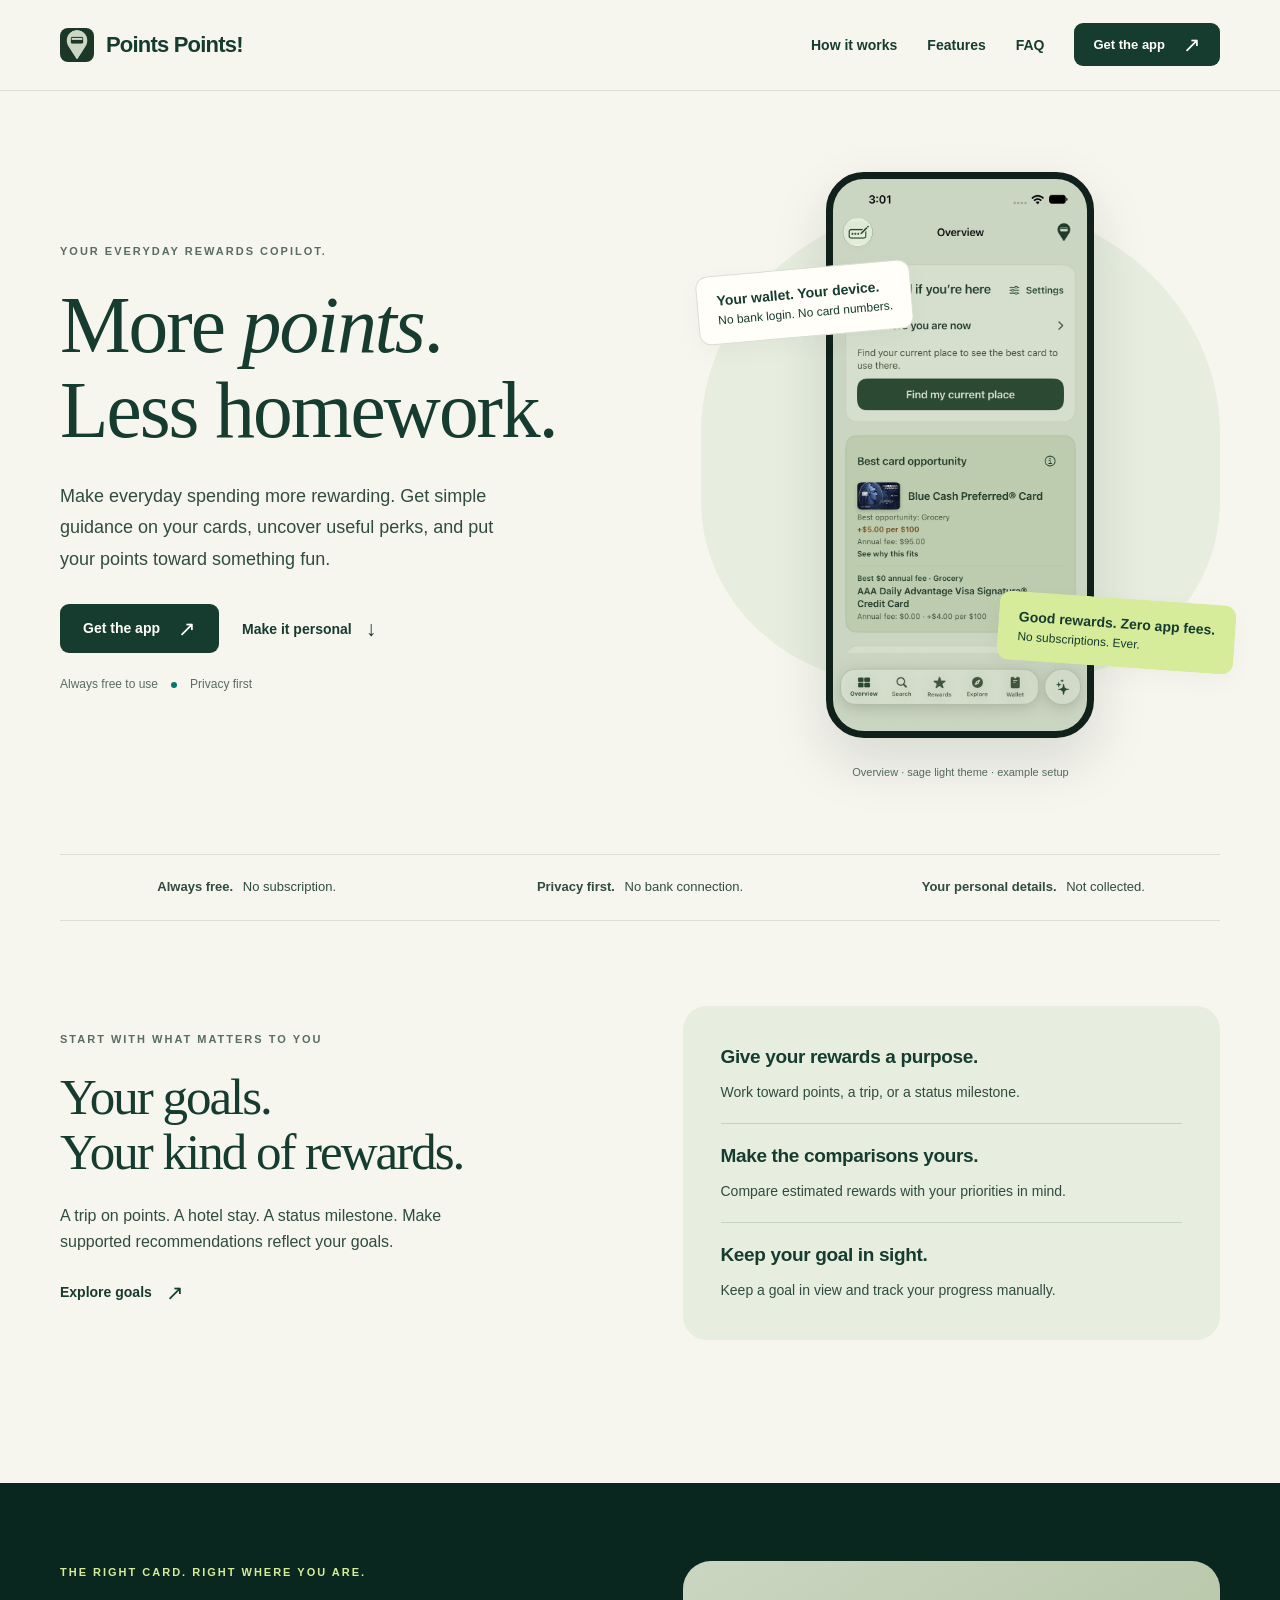
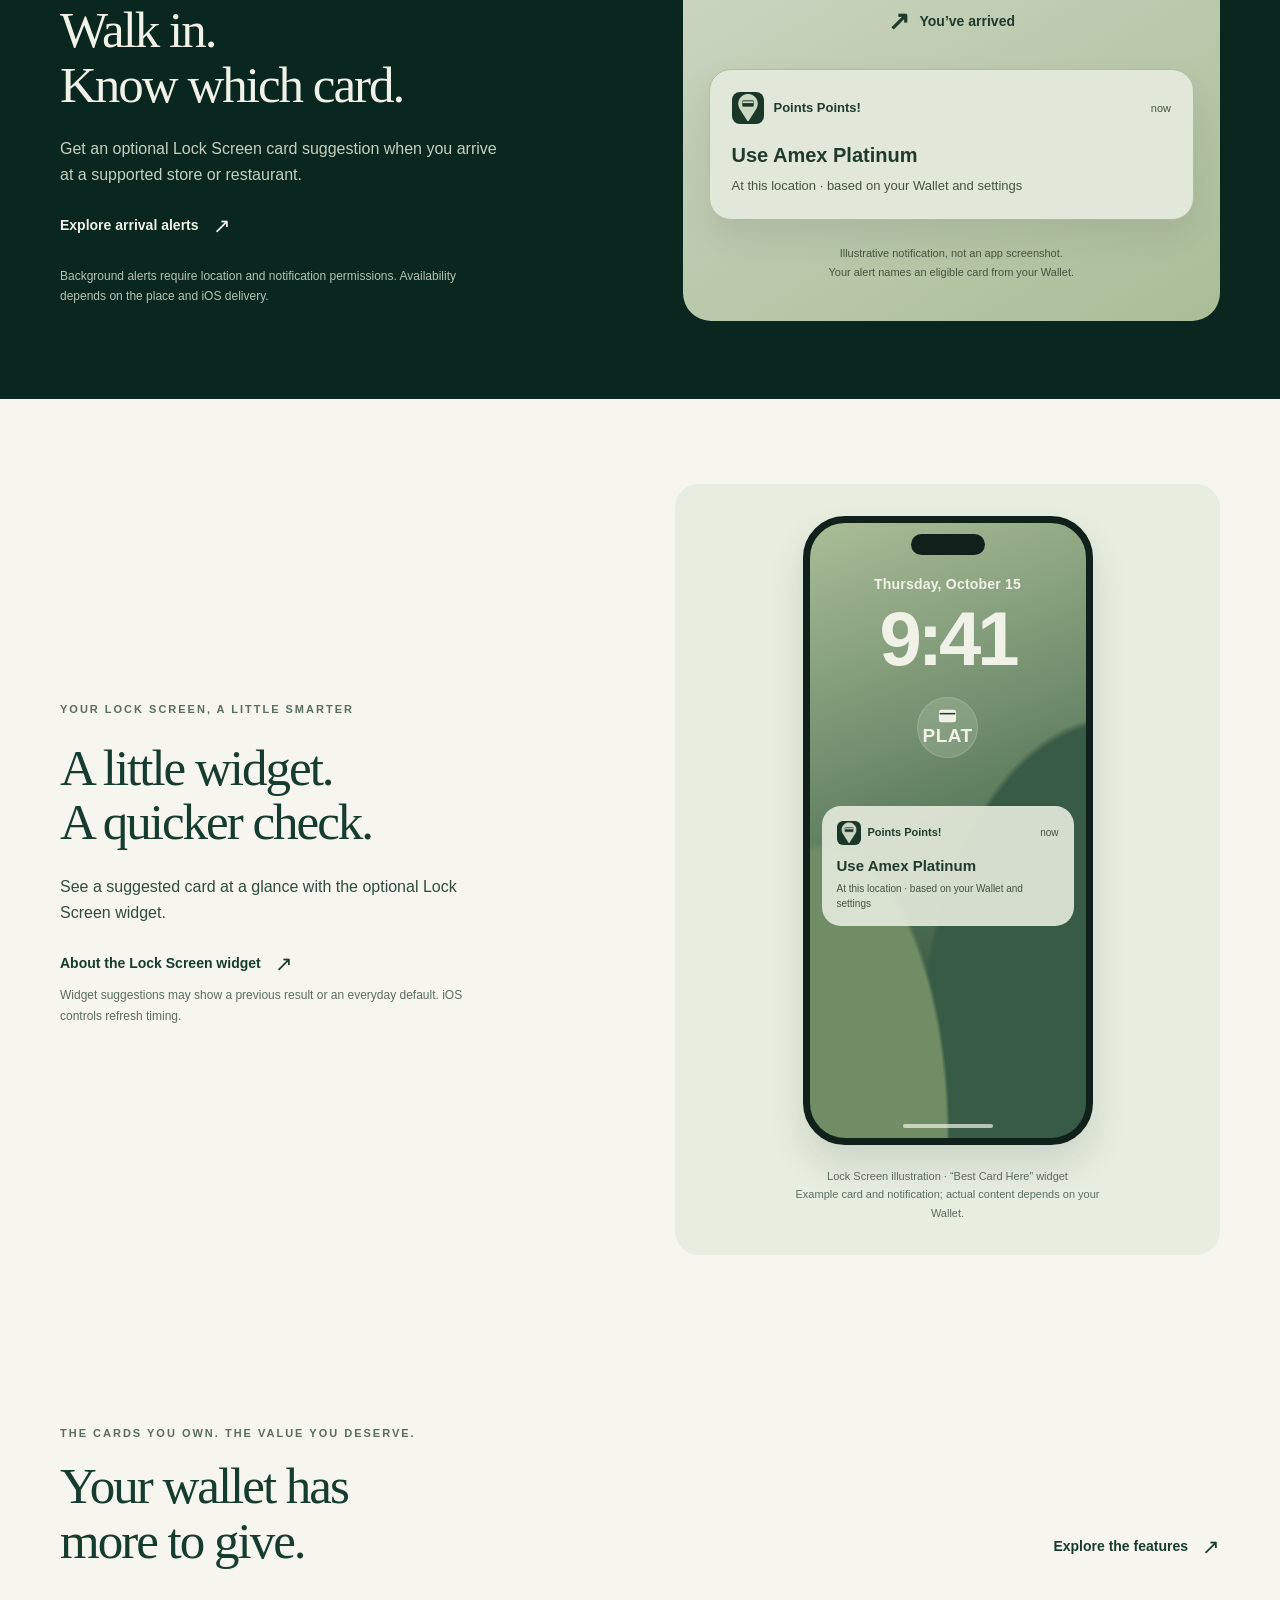
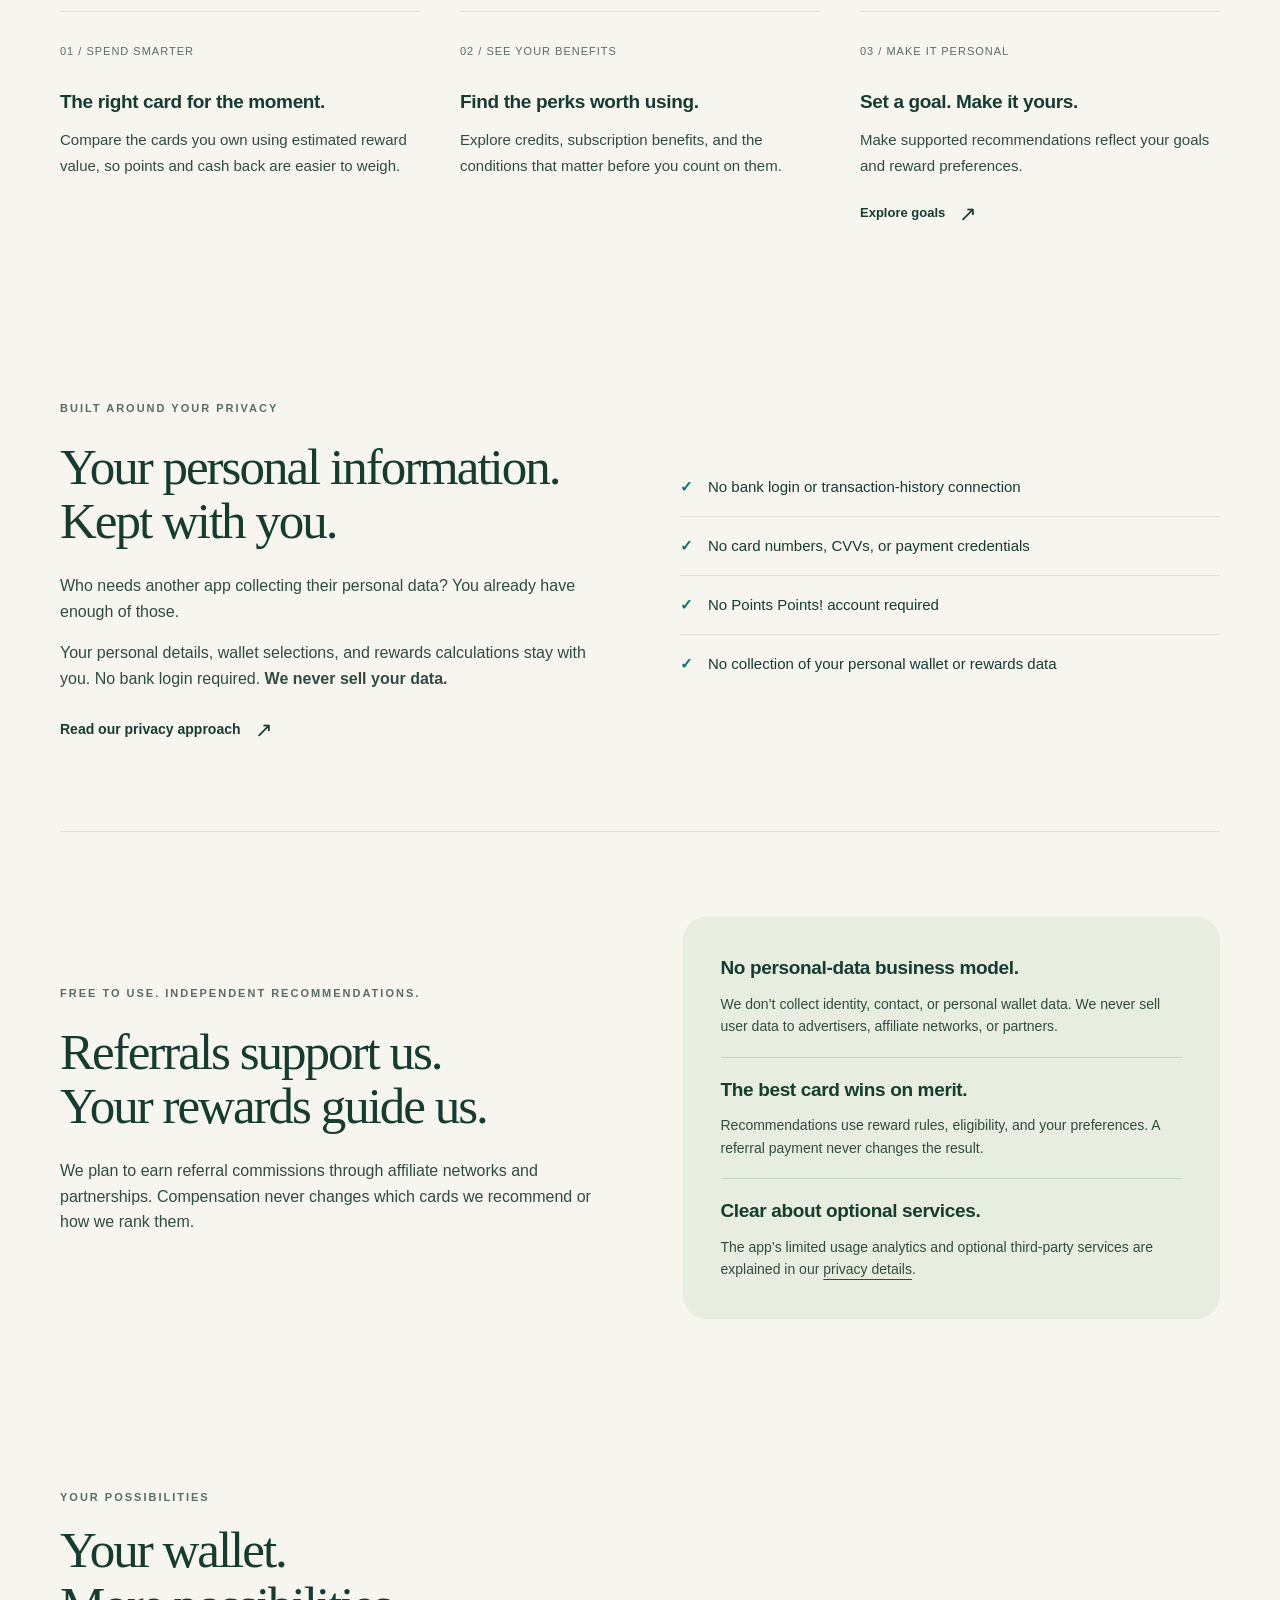
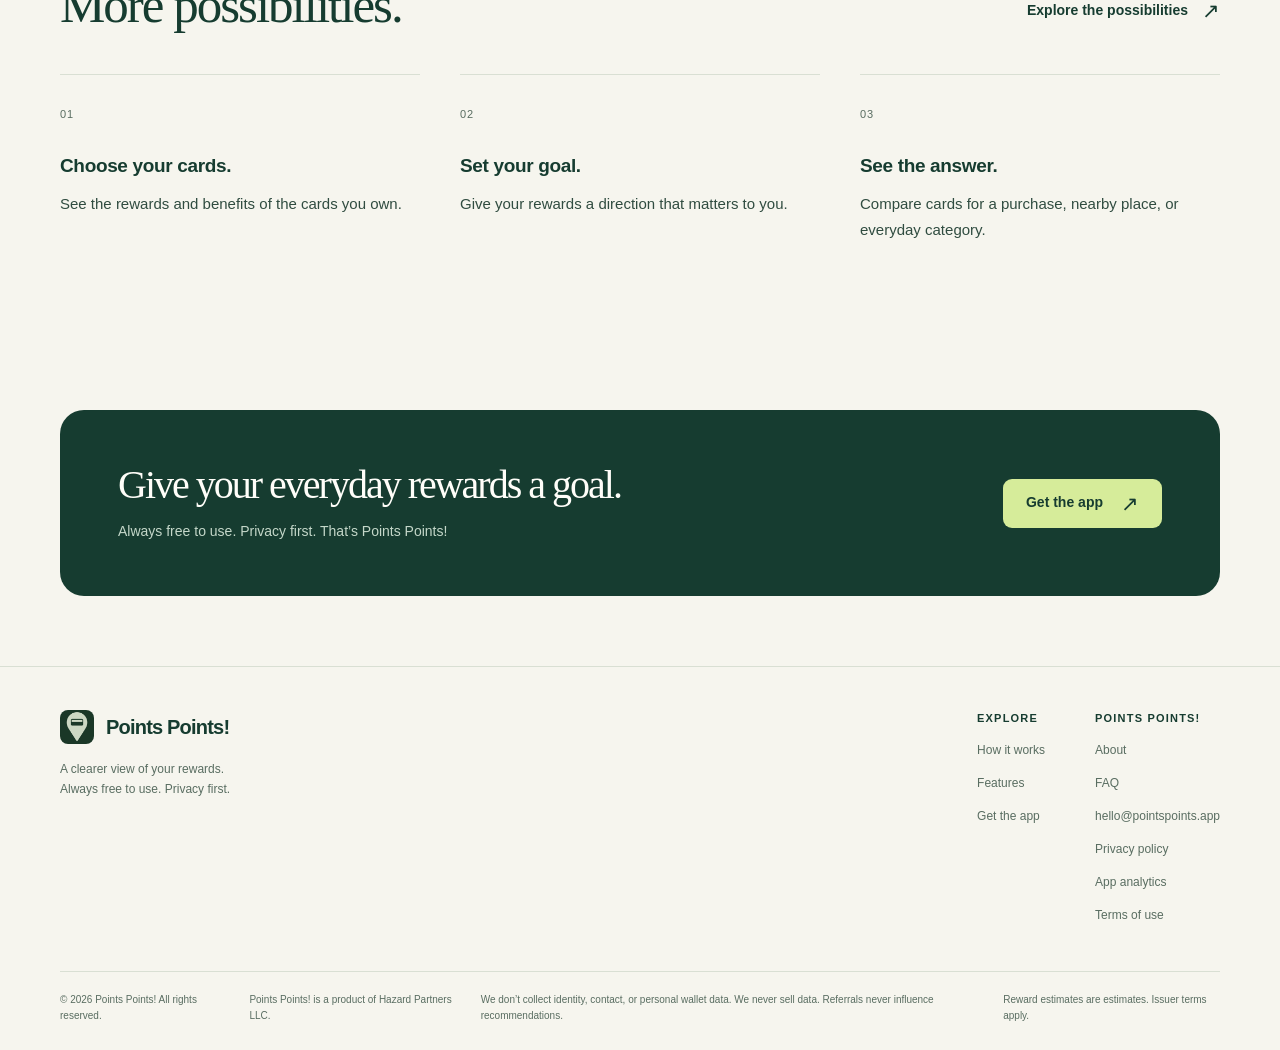
==== commit 312ea88a: "Add files via upload" ====
--- a/index.html
+++ b/index.html
@@ -1,6 +1,6 @@
 <!doctype html>
 <html lang="en"><head><meta charset="utf-8"><meta name="viewport" content="width=device-width, initial-scale=1"><meta name="color-scheme" content="light"><meta name="theme-color" content="#163c30"><meta name="referrer" content="strict-origin-when-cross-origin"><title>Points Points! — Always free. Privacy first.</title><meta name="description" content="Set your goals for a more personal rewards experience. Compare your cards, discover benefits, and get optional Lock Screen recommendations. Always free. Privacy first."><meta property="og:type" content="website"><meta property="og:site_name" content="Points Points!"><meta property="og:title" content="Points Points! — Always free. Privacy first."><meta property="og:description" content="Set your goals for a more personal rewards experience. Compare your cards, discover benefits, and get optional Lock Screen recommendations. Always free. Privacy first."><meta property="og:image" content="https://pointspoints.app/assets/social-preview.png?v=inverted-solid-20261016"><meta property="og:image:alt" content="Points Points! More value. Every time you spend. Always free to use. Privacy first."><meta name="twitter:card" content="summary_large_image"><link rel="icon" type="image/x-icon" href="favicon.ico?v=solid-forest-20261016"><link rel="icon" type="image/png" sizes="32x32" href="assets/favicon-solid-forest-32.png"><link rel="icon" type="image/png" sizes="16x16" href="assets/favicon-solid-forest-16.png"><link rel="apple-touch-icon" href="assets/apple-touch-icon.png?v=inverted-solid-20261016"><link rel="stylesheet" href="assets/styles.css?v=sage-forest-20261016"><script src="assets/site-config.js" defer></script><script src="assets/site.js" defer></script><link rel="canonical" href="https://pointspoints.app/"><meta property="og:url" content="https://pointspoints.app/"></head><body><a class="skip-link" href="#main">Skip to content</a><header class="header"><div class="container nav"><a class="brand" href="index.html" aria-label="Points Points! home"><img src="assets/logo.png?v=inverted-solid-20261016" width="34" height="34" alt="">Points Points!</a><button class="menu-toggle" aria-controls="navigation" aria-expanded="false" type="button">Menu</button><nav id="navigation" class="nav-links" aria-label="Main navigation"><a href="how-it-works.html" >How it works</a><a href="features.html" >Features</a><a href="support.html" >FAQ</a><a class="button small" href="get-the-app.html" data-app-link>Get the app<span class="arrow" aria-hidden="true">↗</span></a></nav></div></header><main id="main">
-<section class="container hero"><div class="hero-copy"><p class="eyebrow">Your everyday rewards copilot.</p><h1>More <em>value</em>.<br>Every time<br>you spend.</h1><p class="lede">Get guidance on which of your cards to use for each purchase. Discover overlooked perks. Put your rewards toward your goals.</p><div class="hero-buttons"><a class="button " href="get-the-app.html" data-app-link>Get the app<span class="arrow" aria-hidden="true">↗</span></a><a class="text-link" href="#your-goals">Make it personal <span class="arrow" aria-hidden="true">↓</span></a></div><p class="promise"><span>Always free to use</span><span class="dot" aria-hidden="true"></span><span>Privacy first</span></p></div><div><div class="visual-stage"><div class="phone "><img src="assets/app-overview-light.webp?v=current-app-20261016" alt="Points Points! Overview in the sage light theme showing nearby-card guidance and the best card opportunity" width="720" height="1565" loading="eager" fetchpriority="high" decoding="async"></div><div class="floating-note first"><strong>Your wallet. Your device.</strong>No bank login. No card numbers.</div><div class="floating-note second"><strong>Good rewards. Zero app fees.</strong>No subscriptions. Ever.</div></div><p class="screen-caption">Overview · sage light theme · example setup</p></div></section>
+<section class="container hero"><div class="hero-copy"><p class="eyebrow">Your everyday rewards copilot.</p><h1>More <em>points</em>.<br>Less homework.</h1><p class="lede">Make everyday spending more rewarding. Get simple guidance on your cards, uncover useful perks, and put your points toward something fun.</p><div class="hero-buttons"><a class="button " href="get-the-app.html" data-app-link>Get the app<span class="arrow" aria-hidden="true">↗</span></a><a class="text-link" href="#your-goals">Make it personal <span class="arrow" aria-hidden="true">↓</span></a></div><p class="promise"><span>Always free to use</span><span class="dot" aria-hidden="true"></span><span>Privacy first</span></p></div><div><div class="visual-stage"><div class="phone "><img src="assets/app-overview-light.webp?v=current-app-20261016" alt="Points Points! Overview in the sage light theme showing nearby-card guidance and the best card opportunity" width="720" height="1565" loading="eager" fetchpriority="high" decoding="async"></div><div class="floating-note first"><strong>Your wallet. Your device.</strong>No bank login. No card numbers.</div><div class="floating-note second"><strong>Good rewards. Zero app fees.</strong>No subscriptions. Ever.</div></div><p class="screen-caption">Overview · sage light theme · example setup</p></div></section>
 <div class="container trust-strip"><span><b>Always free.</b> No subscription.</span><span><b>Privacy first.</b> No bank connection.</span><span><b>Your personal details.</b> Not collected.</span></div>
 <section class="container section" id="your-goals" aria-labelledby="goals-heading"><div class="split"><div class="split-copy"><p class="eyebrow">Start with what matters to you</p><h2 id="goals-heading">Your goals.<br>Your kind of rewards.</h2><p>A trip on points. A hotel stay. A status milestone. Make supported recommendations reflect your goals.</p><a class="text-link" href="how-it-works.html#goals">Explore goals <span class="arrow" aria-hidden="true">↗</span></a></div><div class="explain-panel"><div class="term"><h3>Give your rewards a purpose.</h3><p>Work toward points, a trip, or a status milestone.</p></div><div class="term"><h3>Make the comparisons yours.</h3><p>Compare estimated rewards with your priorities in mind.</p></div><div class="term"><h3>Keep your goal in sight.</h3><p>Keep a goal in view and track your progress manually.</p></div></div></div></section>
 <section class="arrival-band" id="arrival-alerts"><div class="container split"><div class="split-copy"><p class="eyebrow">The right card. Right where you are.</p><h2>Walk in.<br>Know which card.</h2><p>Get an optional Lock Screen card suggestion when you arrive at a supported store or restaurant.</p><a class="text-link" href="how-it-works.html#arrival-alerts">Explore arrival alerts <span class="arrow" aria-hidden="true">↗</span></a><p class="small-copy">Background alerts require location and notification permissions. Availability depends on the place and iOS delivery.</p></div><figure class="arrival-visual"><div class="arrival-location"><span aria-hidden="true">↗</span> You’ve arrived</div><div class="arrival-notification"><div class="arrival-app"><img src="assets/app-icon.png?v=inverted-solid-20261016" width="32" height="32" alt=""><strong>Points Points!</strong><span>now</span></div><p class="arrival-answer">Use Amex Platinum</p><p class="arrival-detail">At this location · based on your Wallet and settings</p></div><figcaption>Illustrative notification, not an app screenshot.<br>Your alert names an eligible card from your Wallet.</figcaption></figure></div></section><section class="container section lockscreen-section" id="lock-screen-widget"><div class="split"><div class="split-copy"><p class="eyebrow">Your Lock Screen, a little smarter</p><h2>A little widget.<br>A quicker check.</h2><p>See a suggested card at a glance with the optional Lock Screen widget.</p><a class="text-link" href="support.html#lock-screen-widget">About the Lock Screen widget <span class="arrow" aria-hidden="true">↗</span></a><p class="small-copy">Widget suggestions may show a previous result or an everyday default. iOS controls refresh timing.</p></div><figure class="lockscreen-preview"><div class="lockscreen-phone" role="img" aria-label="Illustration of an iPhone Lock Screen with a circular Points Points! Best Card Here widget labeled PLAT and a Use Amex Platinum notification"><div class="lockscreen-island" aria-hidden="true"></div><div class="lockscreen-clock"><div class="lockscreen-date">Thursday, October 15</div><div class="lockscreen-time">9:41</div></div><div class="lockscreen-widgets"><div class="lockscreen-widget"><svg width="19" height="14" viewBox="0 0 24 18" fill="none" aria-hidden="true"><rect x="1" y="1" width="22" height="16" rx="3" fill="currentColor"/><path d="M2 6h20" stroke="#263b2c" stroke-width="2"/></svg><span>PLAT</span></div></div><div class="lockscreen-alert"><div class="lockscreen-alert-app"><img src="assets/app-icon.png?v=inverted-solid-20261016" alt="" width="24" height="24"><strong>Points Points!</strong><span>now</span></div><p>Use Amex Platinum</p><span>At this location · based on your Wallet and settings</span></div><div class="lockscreen-home" aria-hidden="true"></div></div><figcaption>Lock Screen illustration · “Best Card Here” widget<br>Example card and notification; actual content depends on your Wallet.</figcaption></figure></div></section><section class="container section"><div class="section-heading"><div><p class="eyebrow">The cards you own. The value you deserve.</p><h2>Your wallet has<br>more to give.</h2></div><a href="features.html" class="text-link">Explore the features <span class="arrow" aria-hidden="true">↗</span></a></div><div class="three-cols"><article class="feature-summary"><span class="feature-number">01 / SPEND SMARTER</span><h3>The right card for the moment.</h3><p>Compare the cards you own using estimated reward value, so points and cash back are easier to weigh.</p></article><article class="feature-summary"><span class="feature-number">02 / SEE YOUR BENEFITS</span><h3>Find the perks worth using.</h3><p>Explore credits, subscription benefits, and the conditions that matter before you count on them.</p></article><article class="feature-summary"><span class="feature-number">03 / MAKE IT PERSONAL</span><h3>Set a goal. Make it yours.</h3><p>Make supported recommendations reflect your goals and reward preferences.</p><a class="text-link" href="how-it-works.html#goals">Explore goals <span class="arrow" aria-hidden="true">↗</span></a></article></div></section>
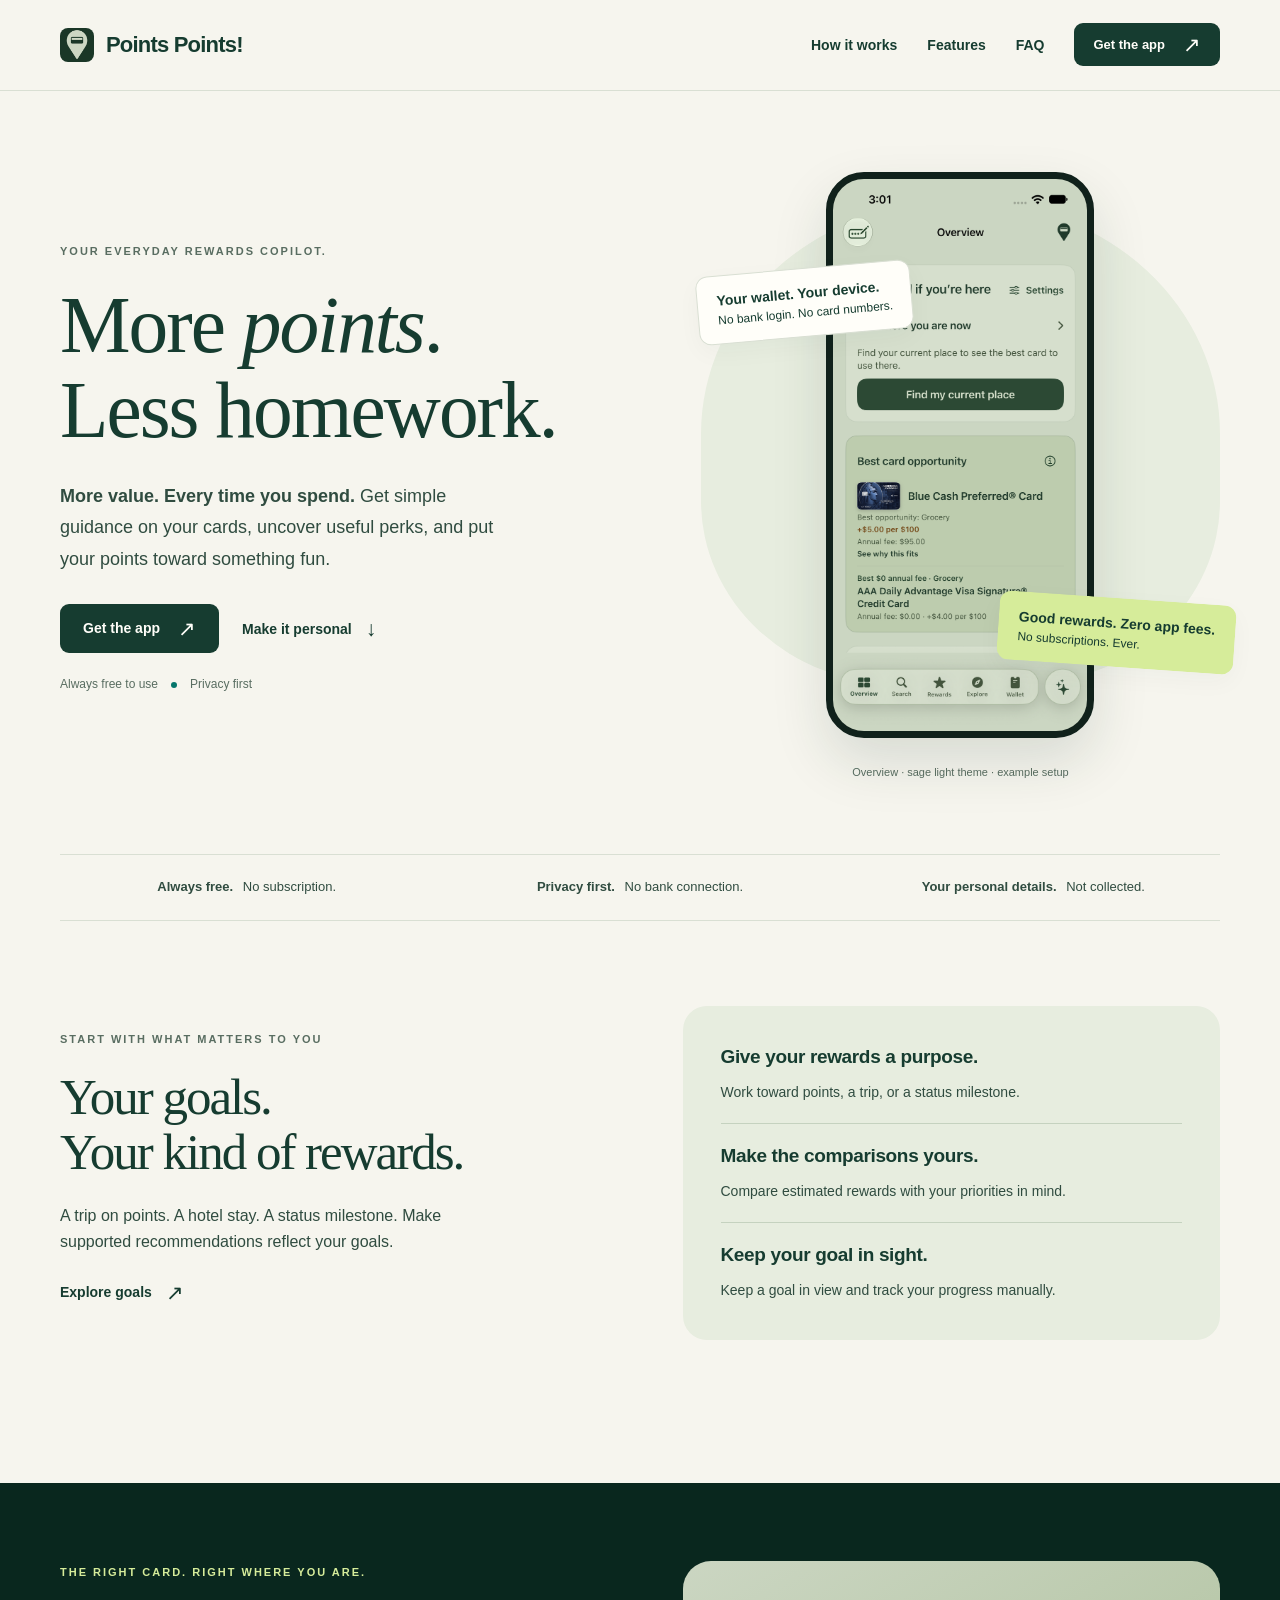
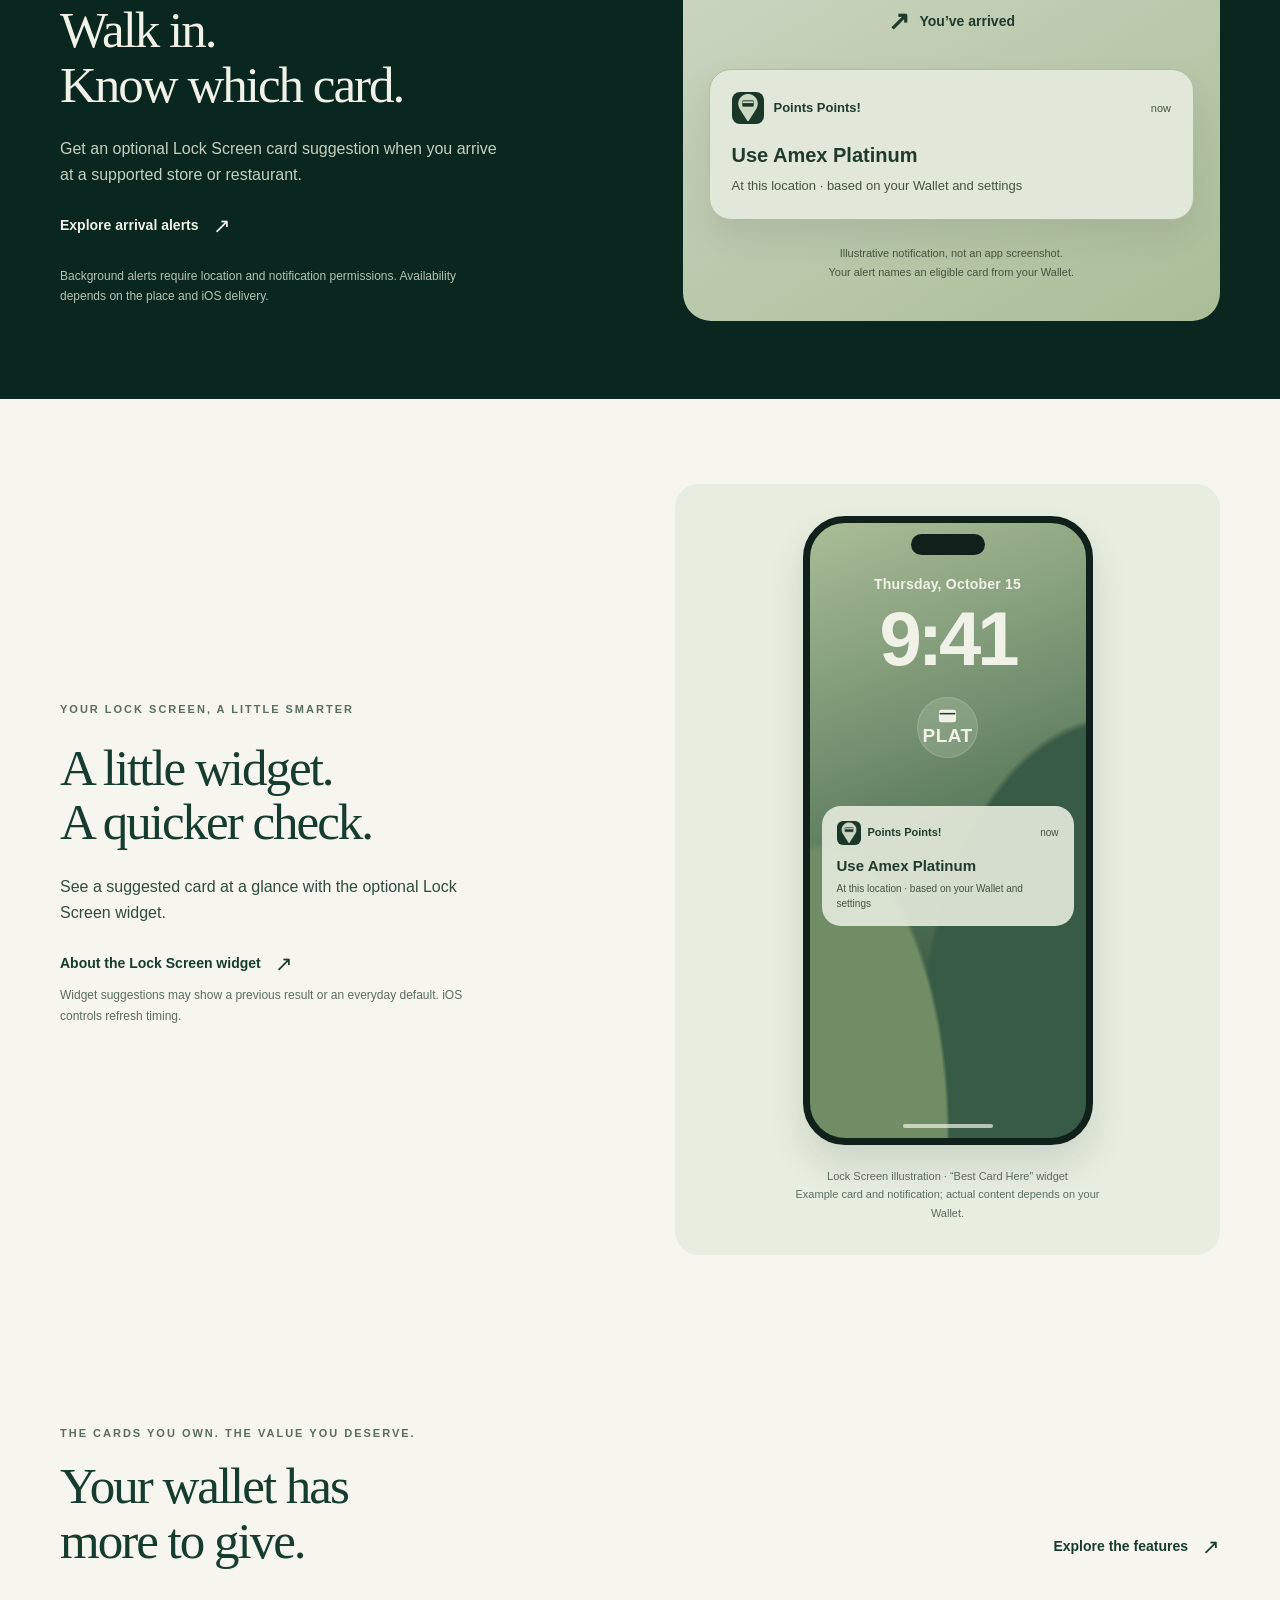
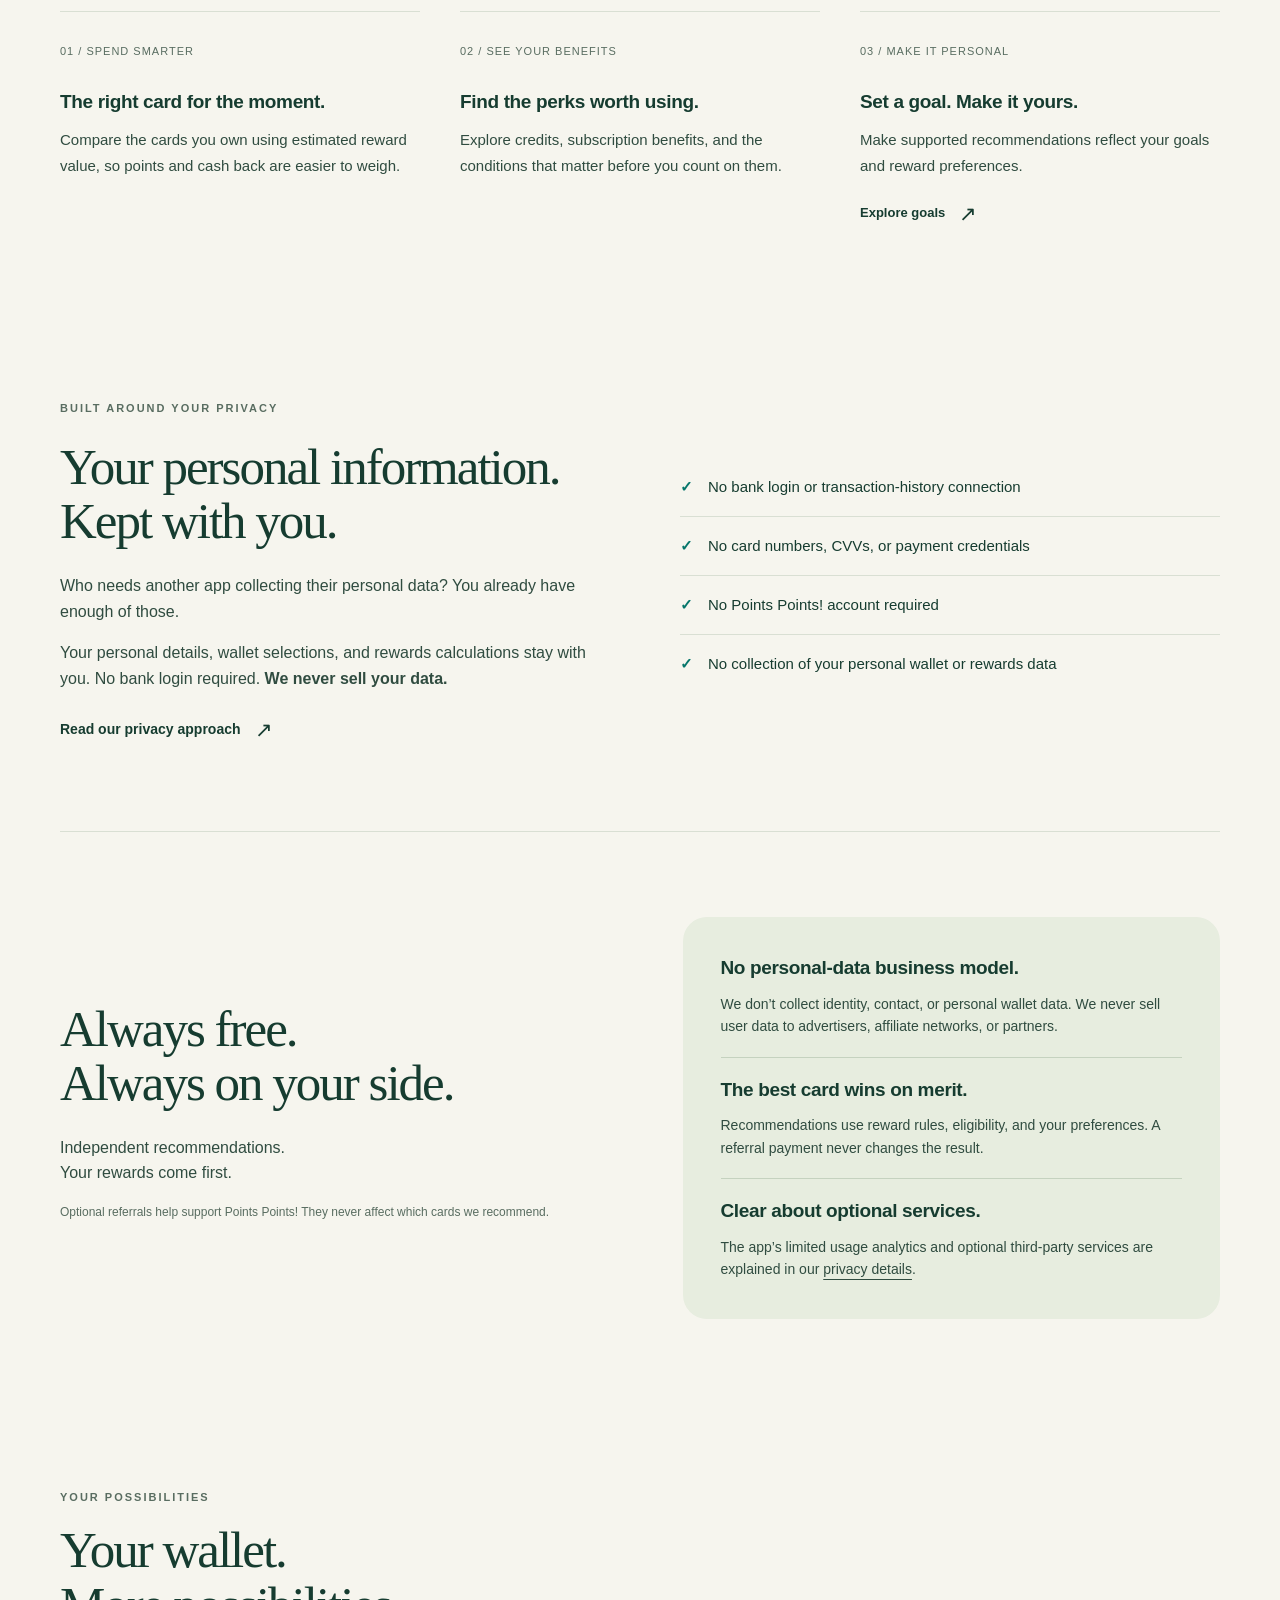
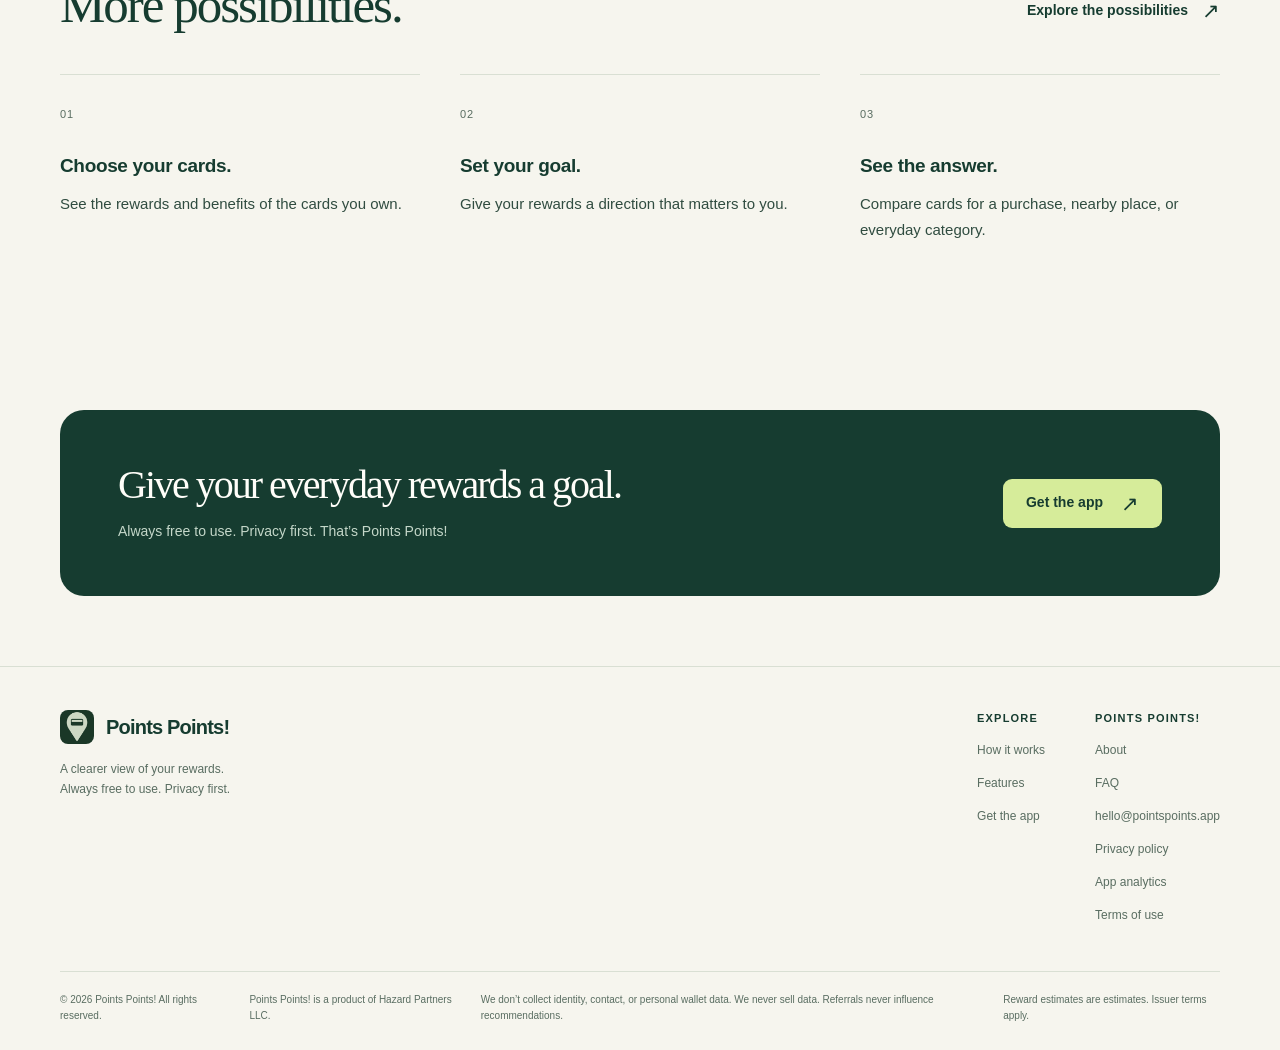
==== commit 9aa1c89b: "Add files via upload" ====
--- a/index.html
+++ b/index.html
@@ -1,10 +1,10 @@
 <!doctype html>
 <html lang="en"><head><meta charset="utf-8"><meta name="viewport" content="width=device-width, initial-scale=1"><meta name="color-scheme" content="light"><meta name="theme-color" content="#163c30"><meta name="referrer" content="strict-origin-when-cross-origin"><title>Points Points! — Always free. Privacy first.</title><meta name="description" content="Set your goals for a more personal rewards experience. Compare your cards, discover benefits, and get optional Lock Screen recommendations. Always free. Privacy first."><meta property="og:type" content="website"><meta property="og:site_name" content="Points Points!"><meta property="og:title" content="Points Points! — Always free. Privacy first."><meta property="og:description" content="Set your goals for a more personal rewards experience. Compare your cards, discover benefits, and get optional Lock Screen recommendations. Always free. Privacy first."><meta property="og:image" content="https://pointspoints.app/assets/social-preview.png?v=inverted-solid-20261016"><meta property="og:image:alt" content="Points Points! More value. Every time you spend. Always free to use. Privacy first."><meta name="twitter:card" content="summary_large_image"><link rel="icon" type="image/x-icon" href="favicon.ico?v=solid-forest-20261016"><link rel="icon" type="image/png" sizes="32x32" href="assets/favicon-solid-forest-32.png"><link rel="icon" type="image/png" sizes="16x16" href="assets/favicon-solid-forest-16.png"><link rel="apple-touch-icon" href="assets/apple-touch-icon.png?v=inverted-solid-20261016"><link rel="stylesheet" href="assets/styles.css?v=sage-forest-20261016"><script src="assets/site-config.js" defer></script><script src="assets/site.js" defer></script><link rel="canonical" href="https://pointspoints.app/"><meta property="og:url" content="https://pointspoints.app/"></head><body><a class="skip-link" href="#main">Skip to content</a><header class="header"><div class="container nav"><a class="brand" href="index.html" aria-label="Points Points! home"><img src="assets/logo.png?v=inverted-solid-20261016" width="34" height="34" alt="">Points Points!</a><button class="menu-toggle" aria-controls="navigation" aria-expanded="false" type="button">Menu</button><nav id="navigation" class="nav-links" aria-label="Main navigation"><a href="how-it-works.html" >How it works</a><a href="features.html" >Features</a><a href="support.html" >FAQ</a><a class="button small" href="get-the-app.html" data-app-link>Get the app<span class="arrow" aria-hidden="true">↗</span></a></nav></div></header><main id="main">
-<section class="container hero"><div class="hero-copy"><p class="eyebrow">Your everyday rewards copilot.</p><h1>More <em>points</em>.<br>Less homework.</h1><p class="lede">Make everyday spending more rewarding. Get simple guidance on your cards, uncover useful perks, and put your points toward something fun.</p><div class="hero-buttons"><a class="button " href="get-the-app.html" data-app-link>Get the app<span class="arrow" aria-hidden="true">↗</span></a><a class="text-link" href="#your-goals">Make it personal <span class="arrow" aria-hidden="true">↓</span></a></div><p class="promise"><span>Always free to use</span><span class="dot" aria-hidden="true"></span><span>Privacy first</span></p></div><div><div class="visual-stage"><div class="phone "><img src="assets/app-overview-light.webp?v=current-app-20261016" alt="Points Points! Overview in the sage light theme showing nearby-card guidance and the best card opportunity" width="720" height="1565" loading="eager" fetchpriority="high" decoding="async"></div><div class="floating-note first"><strong>Your wallet. Your device.</strong>No bank login. No card numbers.</div><div class="floating-note second"><strong>Good rewards. Zero app fees.</strong>No subscriptions. Ever.</div></div><p class="screen-caption">Overview · sage light theme · example setup</p></div></section>
+<section class="container hero"><div class="hero-copy"><p class="eyebrow">Your everyday rewards copilot.</p><h1>More <em>points</em>.<br>Less homework.</h1><p class="lede"><strong>More value. Every time you spend.</strong> Get simple guidance on your cards, uncover useful perks, and put your points toward something fun.</p><div class="hero-buttons"><a class="button " href="get-the-app.html" data-app-link>Get the app<span class="arrow" aria-hidden="true">↗</span></a><a class="text-link" href="#your-goals">Make it personal <span class="arrow" aria-hidden="true">↓</span></a></div><p class="promise"><span>Always free to use</span><span class="dot" aria-hidden="true"></span><span>Privacy first</span></p></div><div><div class="visual-stage"><div class="phone "><img src="assets/app-overview-light.webp?v=current-app-20261016" alt="Points Points! Overview in the sage light theme showing nearby-card guidance and the best card opportunity" width="720" height="1565" loading="eager" fetchpriority="high" decoding="async"></div><div class="floating-note first"><strong>Your wallet. Your device.</strong>No bank login. No card numbers.</div><div class="floating-note second"><strong>Good rewards. Zero app fees.</strong>No subscriptions. Ever.</div></div><p class="screen-caption">Overview · sage light theme · example setup</p></div></section>
 <div class="container trust-strip"><span><b>Always free.</b> No subscription.</span><span><b>Privacy first.</b> No bank connection.</span><span><b>Your personal details.</b> Not collected.</span></div>
 <section class="container section" id="your-goals" aria-labelledby="goals-heading"><div class="split"><div class="split-copy"><p class="eyebrow">Start with what matters to you</p><h2 id="goals-heading">Your goals.<br>Your kind of rewards.</h2><p>A trip on points. A hotel stay. A status milestone. Make supported recommendations reflect your goals.</p><a class="text-link" href="how-it-works.html#goals">Explore goals <span class="arrow" aria-hidden="true">↗</span></a></div><div class="explain-panel"><div class="term"><h3>Give your rewards a purpose.</h3><p>Work toward points, a trip, or a status milestone.</p></div><div class="term"><h3>Make the comparisons yours.</h3><p>Compare estimated rewards with your priorities in mind.</p></div><div class="term"><h3>Keep your goal in sight.</h3><p>Keep a goal in view and track your progress manually.</p></div></div></div></section>
 <section class="arrival-band" id="arrival-alerts"><div class="container split"><div class="split-copy"><p class="eyebrow">The right card. Right where you are.</p><h2>Walk in.<br>Know which card.</h2><p>Get an optional Lock Screen card suggestion when you arrive at a supported store or restaurant.</p><a class="text-link" href="how-it-works.html#arrival-alerts">Explore arrival alerts <span class="arrow" aria-hidden="true">↗</span></a><p class="small-copy">Background alerts require location and notification permissions. Availability depends on the place and iOS delivery.</p></div><figure class="arrival-visual"><div class="arrival-location"><span aria-hidden="true">↗</span> You’ve arrived</div><div class="arrival-notification"><div class="arrival-app"><img src="assets/app-icon.png?v=inverted-solid-20261016" width="32" height="32" alt=""><strong>Points Points!</strong><span>now</span></div><p class="arrival-answer">Use Amex Platinum</p><p class="arrival-detail">At this location · based on your Wallet and settings</p></div><figcaption>Illustrative notification, not an app screenshot.<br>Your alert names an eligible card from your Wallet.</figcaption></figure></div></section><section class="container section lockscreen-section" id="lock-screen-widget"><div class="split"><div class="split-copy"><p class="eyebrow">Your Lock Screen, a little smarter</p><h2>A little widget.<br>A quicker check.</h2><p>See a suggested card at a glance with the optional Lock Screen widget.</p><a class="text-link" href="support.html#lock-screen-widget">About the Lock Screen widget <span class="arrow" aria-hidden="true">↗</span></a><p class="small-copy">Widget suggestions may show a previous result or an everyday default. iOS controls refresh timing.</p></div><figure class="lockscreen-preview"><div class="lockscreen-phone" role="img" aria-label="Illustration of an iPhone Lock Screen with a circular Points Points! Best Card Here widget labeled PLAT and a Use Amex Platinum notification"><div class="lockscreen-island" aria-hidden="true"></div><div class="lockscreen-clock"><div class="lockscreen-date">Thursday, October 15</div><div class="lockscreen-time">9:41</div></div><div class="lockscreen-widgets"><div class="lockscreen-widget"><svg width="19" height="14" viewBox="0 0 24 18" fill="none" aria-hidden="true"><rect x="1" y="1" width="22" height="16" rx="3" fill="currentColor"/><path d="M2 6h20" stroke="#263b2c" stroke-width="2"/></svg><span>PLAT</span></div></div><div class="lockscreen-alert"><div class="lockscreen-alert-app"><img src="assets/app-icon.png?v=inverted-solid-20261016" alt="" width="24" height="24"><strong>Points Points!</strong><span>now</span></div><p>Use Amex Platinum</p><span>At this location · based on your Wallet and settings</span></div><div class="lockscreen-home" aria-hidden="true"></div></div><figcaption>Lock Screen illustration · “Best Card Here” widget<br>Example card and notification; actual content depends on your Wallet.</figcaption></figure></div></section><section class="container section"><div class="section-heading"><div><p class="eyebrow">The cards you own. The value you deserve.</p><h2>Your wallet has<br>more to give.</h2></div><a href="features.html" class="text-link">Explore the features <span class="arrow" aria-hidden="true">↗</span></a></div><div class="three-cols"><article class="feature-summary"><span class="feature-number">01 / SPEND SMARTER</span><h3>The right card for the moment.</h3><p>Compare the cards you own using estimated reward value, so points and cash back are easier to weigh.</p></article><article class="feature-summary"><span class="feature-number">02 / SEE YOUR BENEFITS</span><h3>Find the perks worth using.</h3><p>Explore credits, subscription benefits, and the conditions that matter before you count on them.</p></article><article class="feature-summary"><span class="feature-number">03 / MAKE IT PERSONAL</span><h3>Set a goal. Make it yours.</h3><p>Make supported recommendations reflect your goals and reward preferences.</p><a class="text-link" href="how-it-works.html#goals">Explore goals <span class="arrow" aria-hidden="true">↗</span></a></article></div></section>
 
 <section class="container privacy-panel"><div><p class="eyebrow">Built around your privacy</p><h2>Your personal information.<br>Kept with you.</h2><p>Who needs another app collecting their personal data? You already have enough of those.</p><p>Your personal details, wallet selections, and rewards calculations stay with you. No bank login required. <strong>We never sell your data.</strong></p><a href="privacy.html" class="text-link">Read our privacy approach <span class="arrow" aria-hidden="true">↗</span></a></div><ul class="privacy-points"><li><span class="check" aria-hidden="true">✓</span>No bank login or transaction-history connection</li><li><span class="check" aria-hidden="true">✓</span>No card numbers, CVVs, or payment credentials</li><li><span class="check" aria-hidden="true">✓</span>No Points Points! account required</li><li><span class="check" aria-hidden="true">✓</span>No collection of your personal wallet or rewards data</li></ul></section>
-<section class="container section" id="how-we-make-money"><div class="split"><div><p class="eyebrow">Free to use. Independent recommendations.</p><h2>Referrals support us.<br>Your rewards guide us.</h2><p>We plan to earn referral commissions through affiliate networks and partnerships. Compensation never changes which cards we recommend or how we rank them.</p></div><div class="explain-panel"><div class="term"><h3>No personal-data business model.</h3><p>We don’t collect identity, contact, or personal wallet data. We never sell user data to advertisers, affiliate networks, or partners.</p></div><div class="term"><h3>The best card wins on merit.</h3><p>Recommendations use reward rules, eligibility, and your preferences. A referral payment never changes the result.</p></div><div class="term"><h3>Clear about optional services.</h3><p>The app’s limited usage analytics and optional third-party services are explained in our <a href="privacy.html#analytics">privacy details</a>.</p></div></div></div></section>
+<section class="container section" id="how-we-make-money"><div class="split"><div><h2>Always free.<br>Always on your side.</h2><p>Independent recommendations.<br>Your rewards come first.</p><p class="small-copy">Optional referrals help support Points Points! They never affect which cards we recommend.</p></div><div class="explain-panel"><div class="term"><h3>No personal-data business model.</h3><p>We don’t collect identity, contact, or personal wallet data. We never sell user data to advertisers, affiliate networks, or partners.</p></div><div class="term"><h3>The best card wins on merit.</h3><p>Recommendations use reward rules, eligibility, and your preferences. A referral payment never changes the result.</p></div><div class="term"><h3>Clear about optional services.</h3><p>The app’s limited usage analytics and optional third-party services are explained in our <a href="privacy.html#analytics">privacy details</a>.</p></div></div></div></section>
 <section class="container section"><div class="section-heading"><div><p class="eyebrow">Your possibilities</p><h2>Your wallet.<br>More possibilities.</h2></div><a href="how-it-works.html" class="text-link">Explore the possibilities <span class="arrow" aria-hidden="true">↗</span></a></div><div class="three-cols"><article class="feature-summary"><span class="feature-number">01</span><h3>Choose your cards.</h3><p>See the rewards and benefits of the cards you own.</p></article><article class="feature-summary"><span class="feature-number">02</span><h3>Set your goal.</h3><p>Give your rewards a direction that matters to you.</p></article><article class="feature-summary"><span class="feature-number">03</span><h3>See the answer.</h3><p>Compare cards for a purchase, nearby place, or everyday category.</p></article></div></section><section class="container"><div class="cta"><div><h2>Give your everyday rewards a goal.</h2><p>Always free to use. Privacy first. That’s Points Points!</p></div><a class="button light" href="get-the-app.html" data-app-link>Get the app<span class="arrow" aria-hidden="true">↗</span></a></div></section></main><footer class="footer"><div class="container"><div class="footer-top"><div><a class="brand" href="index.html"><img src="assets/logo.png?v=inverted-solid-20261016" width="34" height="34" alt="">Points Points!</a><p>A clearer view of your rewards.<br>Always free to use. Privacy first.</p></div><div class="footer-links"><div><strong>Explore</strong><a href="how-it-works.html">How it works</a><a href="features.html">Features</a><a href="get-the-app.html" data-app-link>Get the app</a></div><div><strong>Points Points!</strong><a href="about.html">About</a><a href="support.html">FAQ</a><a href="mailto:hello@pointspoints.app">hello@pointspoints.app</a><a href="privacy.html">Privacy policy</a><a href="app-analytics.html">App analytics</a><a href="terms.html">Terms of use</a></div></div></div><div class="footer-bottom"><span>© 2026 Points Points! All rights reserved.</span><span>Points Points! is a product of Hazard Partners LLC.</span><span>We don’t collect identity, contact, or personal wallet data. We never sell data. Referrals never influence recommendations.</span><span>Reward estimates are estimates. Issuer terms apply.</span></div></div></footer></body></html>
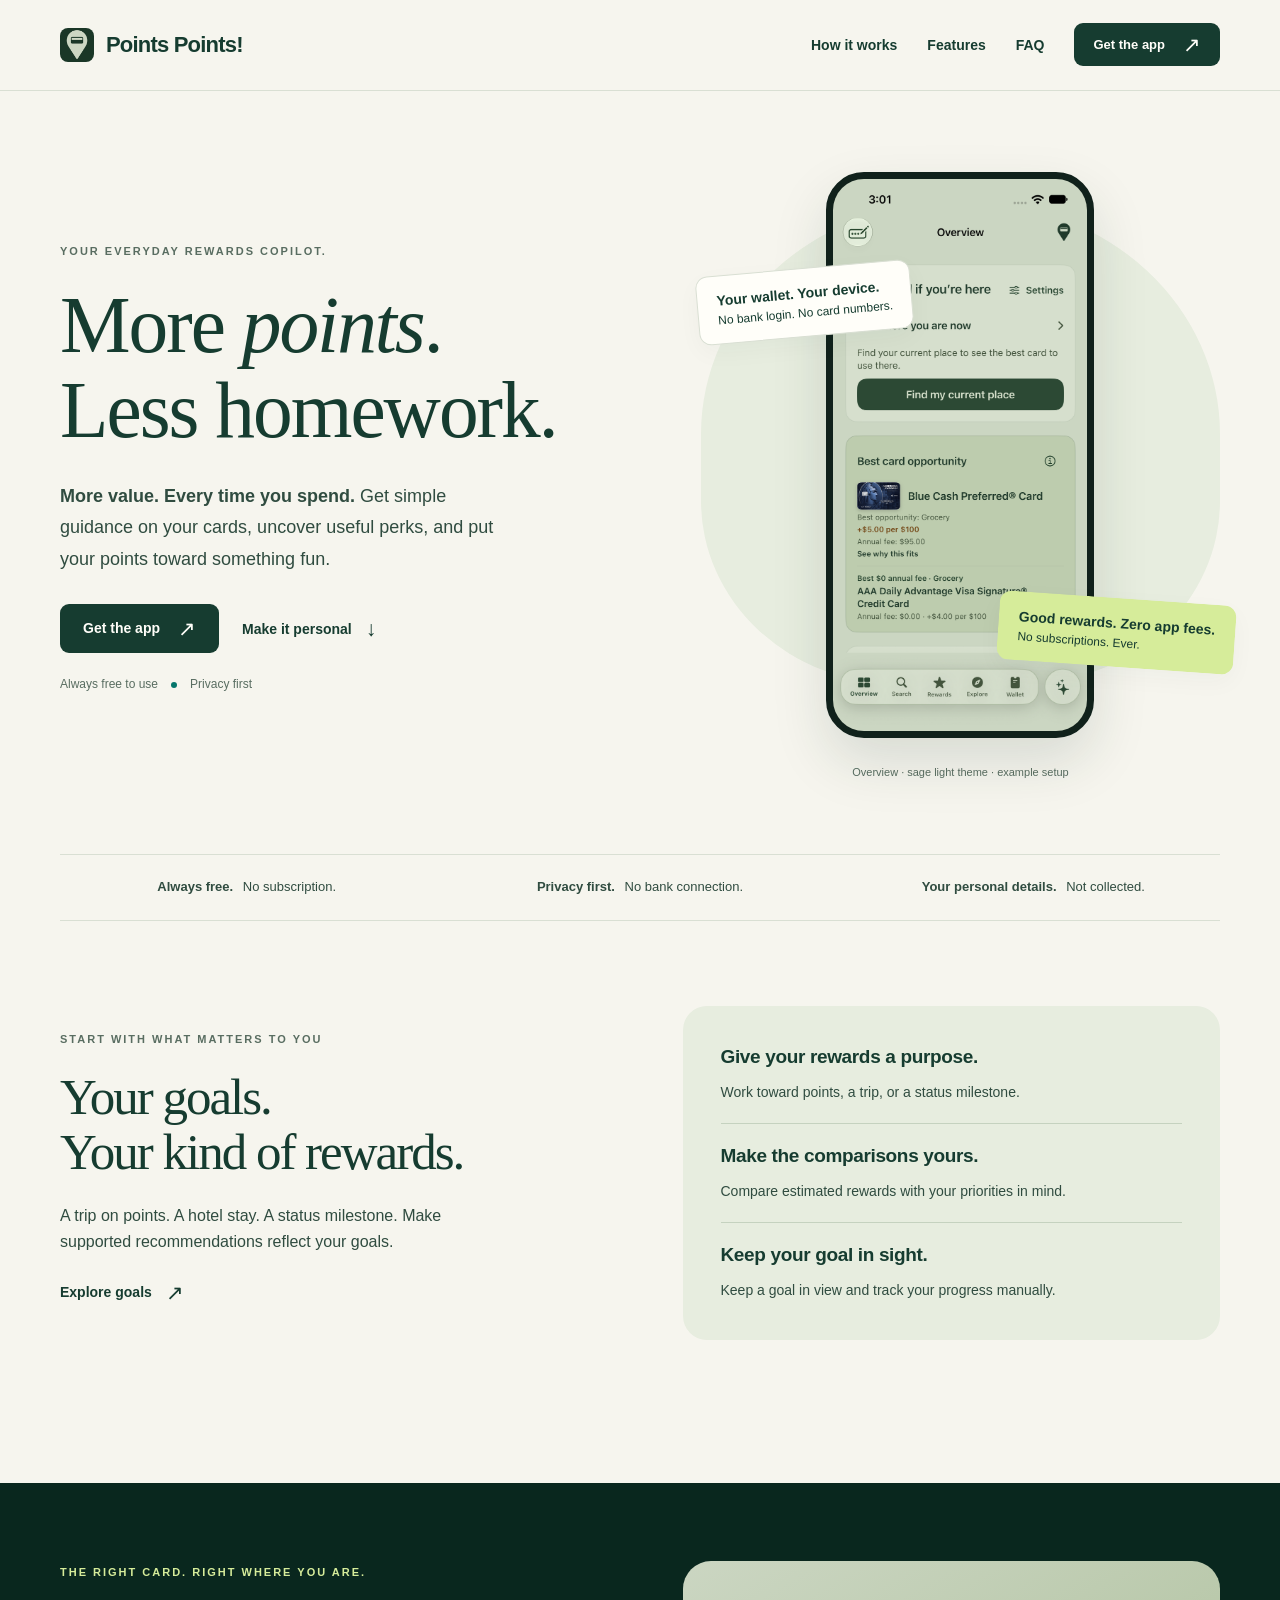
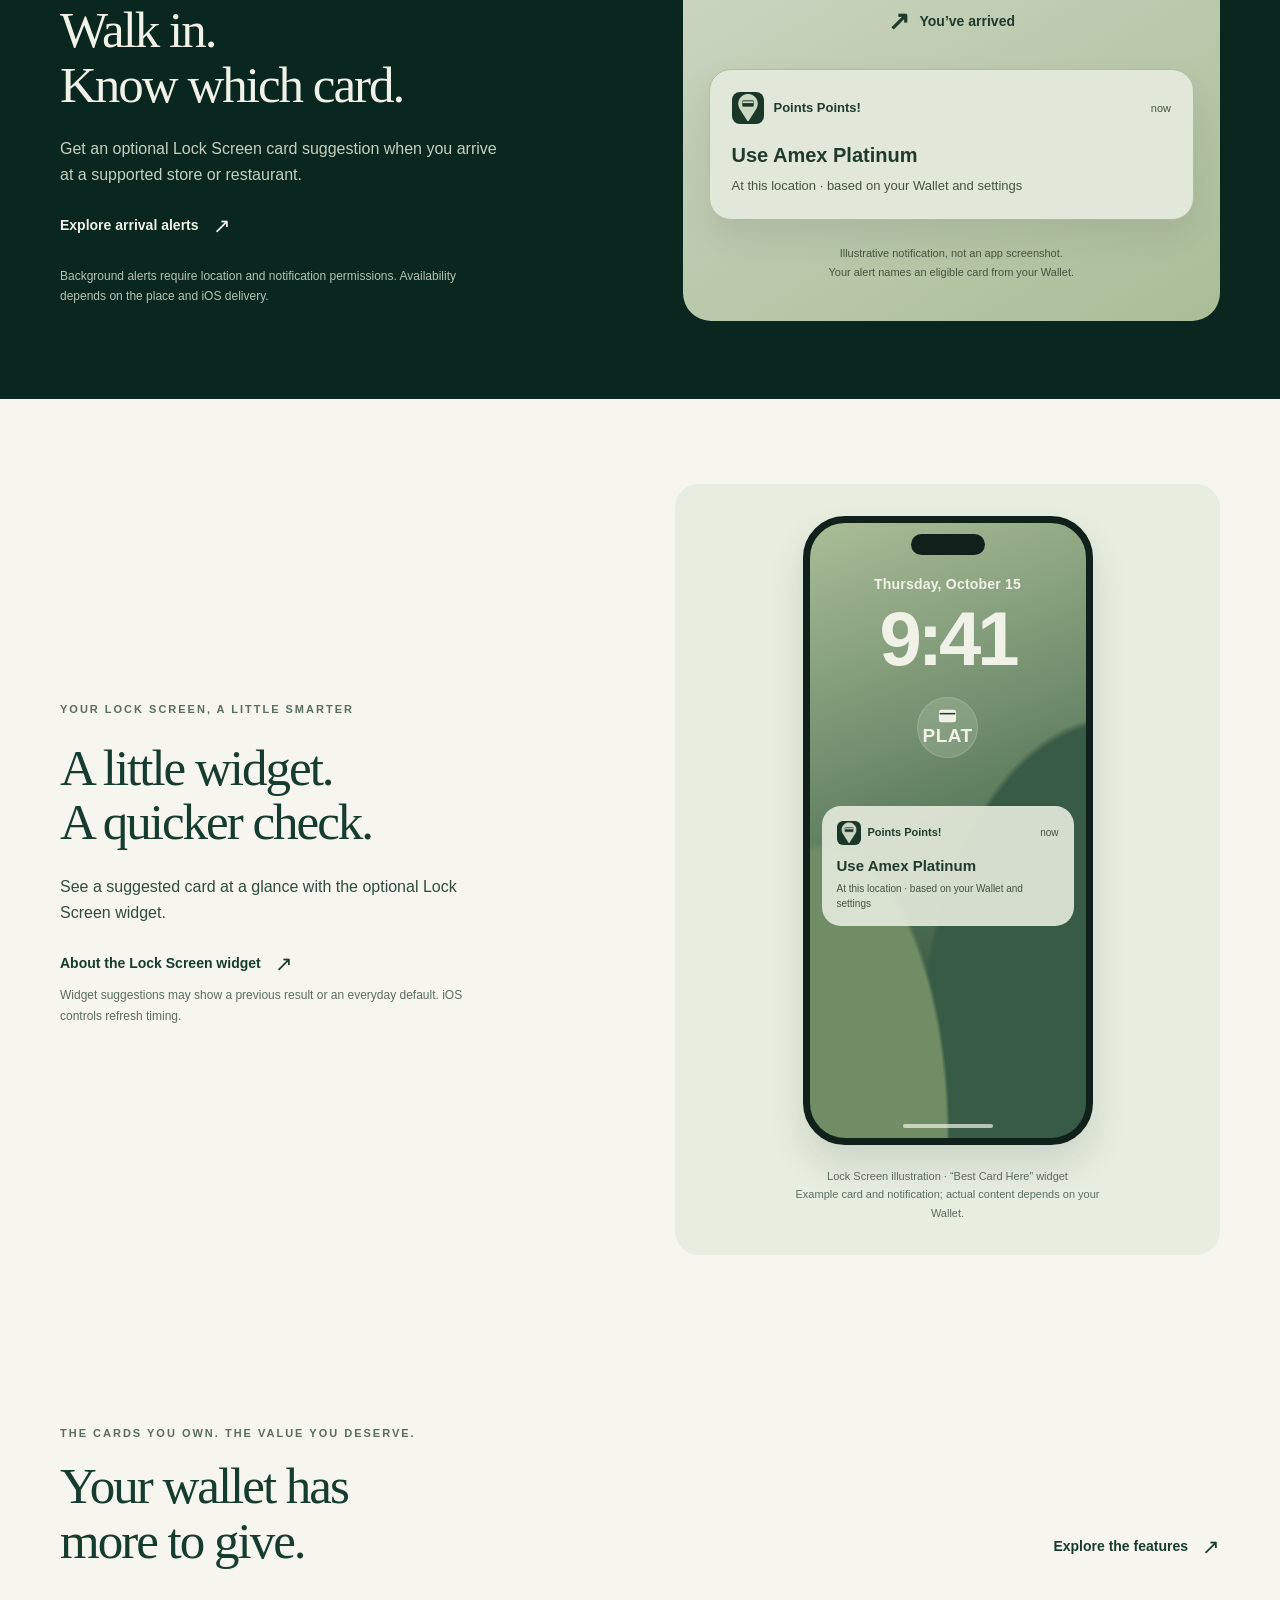
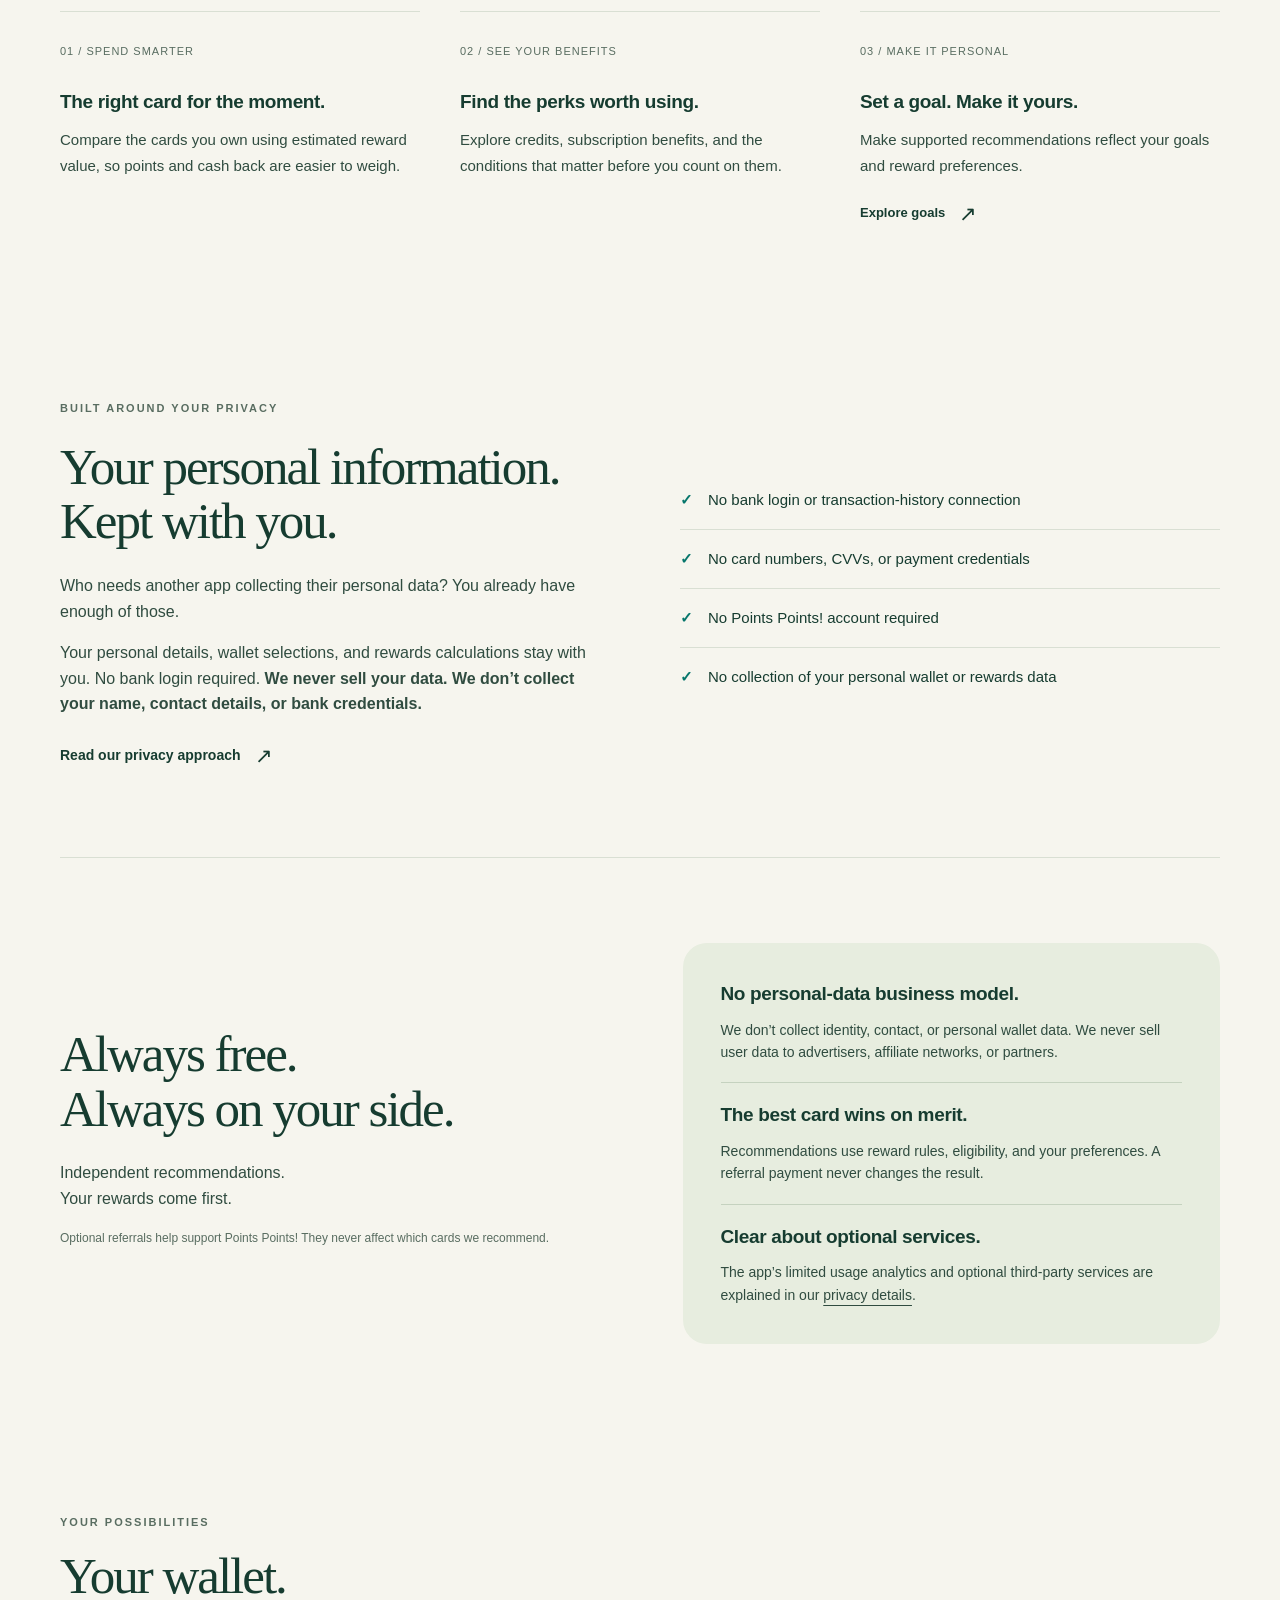
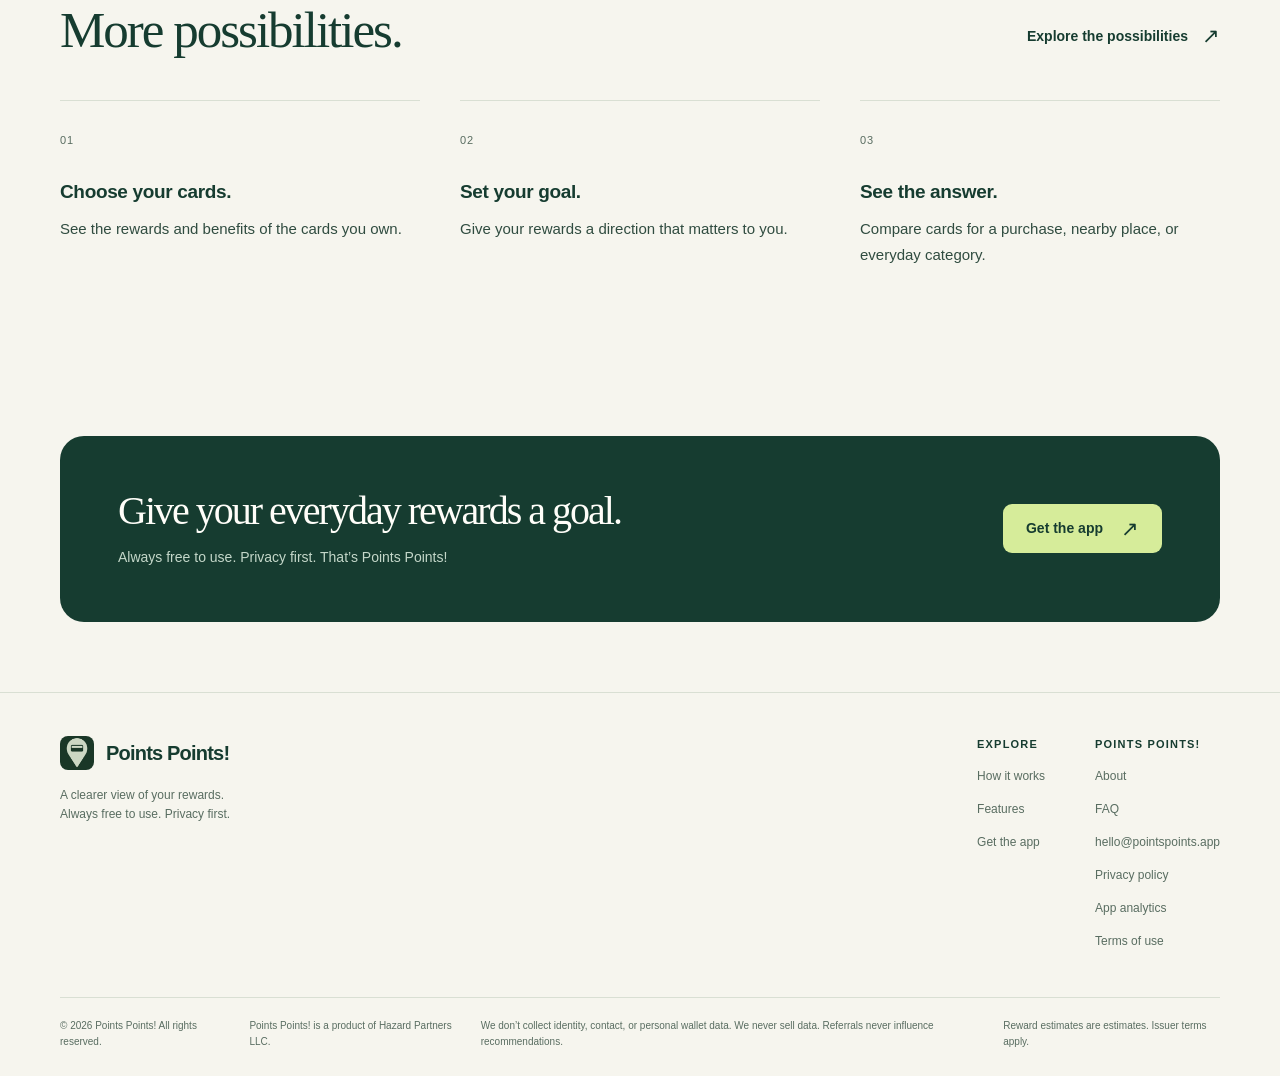
==== commit 91c251b5: "Add files via upload" ====
--- a/index.html
+++ b/index.html
@@ -5,6 +5,6 @@
 <section class="container section" id="your-goals" aria-labelledby="goals-heading"><div class="split"><div class="split-copy"><p class="eyebrow">Start with what matters to you</p><h2 id="goals-heading">Your goals.<br>Your kind of rewards.</h2><p>A trip on points. A hotel stay. A status milestone. Make supported recommendations reflect your goals.</p><a class="text-link" href="how-it-works.html#goals">Explore goals <span class="arrow" aria-hidden="true">↗</span></a></div><div class="explain-panel"><div class="term"><h3>Give your rewards a purpose.</h3><p>Work toward points, a trip, or a status milestone.</p></div><div class="term"><h3>Make the comparisons yours.</h3><p>Compare estimated rewards with your priorities in mind.</p></div><div class="term"><h3>Keep your goal in sight.</h3><p>Keep a goal in view and track your progress manually.</p></div></div></div></section>
 <section class="arrival-band" id="arrival-alerts"><div class="container split"><div class="split-copy"><p class="eyebrow">The right card. Right where you are.</p><h2>Walk in.<br>Know which card.</h2><p>Get an optional Lock Screen card suggestion when you arrive at a supported store or restaurant.</p><a class="text-link" href="how-it-works.html#arrival-alerts">Explore arrival alerts <span class="arrow" aria-hidden="true">↗</span></a><p class="small-copy">Background alerts require location and notification permissions. Availability depends on the place and iOS delivery.</p></div><figure class="arrival-visual"><div class="arrival-location"><span aria-hidden="true">↗</span> You’ve arrived</div><div class="arrival-notification"><div class="arrival-app"><img src="assets/app-icon.png?v=inverted-solid-20261016" width="32" height="32" alt=""><strong>Points Points!</strong><span>now</span></div><p class="arrival-answer">Use Amex Platinum</p><p class="arrival-detail">At this location · based on your Wallet and settings</p></div><figcaption>Illustrative notification, not an app screenshot.<br>Your alert names an eligible card from your Wallet.</figcaption></figure></div></section><section class="container section lockscreen-section" id="lock-screen-widget"><div class="split"><div class="split-copy"><p class="eyebrow">Your Lock Screen, a little smarter</p><h2>A little widget.<br>A quicker check.</h2><p>See a suggested card at a glance with the optional Lock Screen widget.</p><a class="text-link" href="support.html#lock-screen-widget">About the Lock Screen widget <span class="arrow" aria-hidden="true">↗</span></a><p class="small-copy">Widget suggestions may show a previous result or an everyday default. iOS controls refresh timing.</p></div><figure class="lockscreen-preview"><div class="lockscreen-phone" role="img" aria-label="Illustration of an iPhone Lock Screen with a circular Points Points! Best Card Here widget labeled PLAT and a Use Amex Platinum notification"><div class="lockscreen-island" aria-hidden="true"></div><div class="lockscreen-clock"><div class="lockscreen-date">Thursday, October 15</div><div class="lockscreen-time">9:41</div></div><div class="lockscreen-widgets"><div class="lockscreen-widget"><svg width="19" height="14" viewBox="0 0 24 18" fill="none" aria-hidden="true"><rect x="1" y="1" width="22" height="16" rx="3" fill="currentColor"/><path d="M2 6h20" stroke="#263b2c" stroke-width="2"/></svg><span>PLAT</span></div></div><div class="lockscreen-alert"><div class="lockscreen-alert-app"><img src="assets/app-icon.png?v=inverted-solid-20261016" alt="" width="24" height="24"><strong>Points Points!</strong><span>now</span></div><p>Use Amex Platinum</p><span>At this location · based on your Wallet and settings</span></div><div class="lockscreen-home" aria-hidden="true"></div></div><figcaption>Lock Screen illustration · “Best Card Here” widget<br>Example card and notification; actual content depends on your Wallet.</figcaption></figure></div></section><section class="container section"><div class="section-heading"><div><p class="eyebrow">The cards you own. The value you deserve.</p><h2>Your wallet has<br>more to give.</h2></div><a href="features.html" class="text-link">Explore the features <span class="arrow" aria-hidden="true">↗</span></a></div><div class="three-cols"><article class="feature-summary"><span class="feature-number">01 / SPEND SMARTER</span><h3>The right card for the moment.</h3><p>Compare the cards you own using estimated reward value, so points and cash back are easier to weigh.</p></article><article class="feature-summary"><span class="feature-number">02 / SEE YOUR BENEFITS</span><h3>Find the perks worth using.</h3><p>Explore credits, subscription benefits, and the conditions that matter before you count on them.</p></article><article class="feature-summary"><span class="feature-number">03 / MAKE IT PERSONAL</span><h3>Set a goal. Make it yours.</h3><p>Make supported recommendations reflect your goals and reward preferences.</p><a class="text-link" href="how-it-works.html#goals">Explore goals <span class="arrow" aria-hidden="true">↗</span></a></article></div></section>
 
-<section class="container privacy-panel"><div><p class="eyebrow">Built around your privacy</p><h2>Your personal information.<br>Kept with you.</h2><p>Who needs another app collecting their personal data? You already have enough of those.</p><p>Your personal details, wallet selections, and rewards calculations stay with you. No bank login required. <strong>We never sell your data.</strong></p><a href="privacy.html" class="text-link">Read our privacy approach <span class="arrow" aria-hidden="true">↗</span></a></div><ul class="privacy-points"><li><span class="check" aria-hidden="true">✓</span>No bank login or transaction-history connection</li><li><span class="check" aria-hidden="true">✓</span>No card numbers, CVVs, or payment credentials</li><li><span class="check" aria-hidden="true">✓</span>No Points Points! account required</li><li><span class="check" aria-hidden="true">✓</span>No collection of your personal wallet or rewards data</li></ul></section>
+<section class="container privacy-panel"><div><p class="eyebrow">Built around your privacy</p><h2>Your personal information.<br>Kept with you.</h2><p>Who needs another app collecting their personal data? You already have enough of those.</p><p>Your personal details, wallet selections, and rewards calculations stay with you. No bank login required. <strong>We never sell your data. We don’t collect your name, contact details, or bank credentials.</strong></p><a href="privacy.html" class="text-link">Read our privacy approach <span class="arrow" aria-hidden="true">↗</span></a></div><ul class="privacy-points"><li><span class="check" aria-hidden="true">✓</span>No bank login or transaction-history connection</li><li><span class="check" aria-hidden="true">✓</span>No card numbers, CVVs, or payment credentials</li><li><span class="check" aria-hidden="true">✓</span>No Points Points! account required</li><li><span class="check" aria-hidden="true">✓</span>No collection of your personal wallet or rewards data</li></ul></section>
 <section class="container section" id="how-we-make-money"><div class="split"><div><h2>Always free.<br>Always on your side.</h2><p>Independent recommendations.<br>Your rewards come first.</p><p class="small-copy">Optional referrals help support Points Points! They never affect which cards we recommend.</p></div><div class="explain-panel"><div class="term"><h3>No personal-data business model.</h3><p>We don’t collect identity, contact, or personal wallet data. We never sell user data to advertisers, affiliate networks, or partners.</p></div><div class="term"><h3>The best card wins on merit.</h3><p>Recommendations use reward rules, eligibility, and your preferences. A referral payment never changes the result.</p></div><div class="term"><h3>Clear about optional services.</h3><p>The app’s limited usage analytics and optional third-party services are explained in our <a href="privacy.html#analytics">privacy details</a>.</p></div></div></div></section>
 <section class="container section"><div class="section-heading"><div><p class="eyebrow">Your possibilities</p><h2>Your wallet.<br>More possibilities.</h2></div><a href="how-it-works.html" class="text-link">Explore the possibilities <span class="arrow" aria-hidden="true">↗</span></a></div><div class="three-cols"><article class="feature-summary"><span class="feature-number">01</span><h3>Choose your cards.</h3><p>See the rewards and benefits of the cards you own.</p></article><article class="feature-summary"><span class="feature-number">02</span><h3>Set your goal.</h3><p>Give your rewards a direction that matters to you.</p></article><article class="feature-summary"><span class="feature-number">03</span><h3>See the answer.</h3><p>Compare cards for a purchase, nearby place, or everyday category.</p></article></div></section><section class="container"><div class="cta"><div><h2>Give your everyday rewards a goal.</h2><p>Always free to use. Privacy first. That’s Points Points!</p></div><a class="button light" href="get-the-app.html" data-app-link>Get the app<span class="arrow" aria-hidden="true">↗</span></a></div></section></main><footer class="footer"><div class="container"><div class="footer-top"><div><a class="brand" href="index.html"><img src="assets/logo.png?v=inverted-solid-20261016" width="34" height="34" alt="">Points Points!</a><p>A clearer view of your rewards.<br>Always free to use. Privacy first.</p></div><div class="footer-links"><div><strong>Explore</strong><a href="how-it-works.html">How it works</a><a href="features.html">Features</a><a href="get-the-app.html" data-app-link>Get the app</a></div><div><strong>Points Points!</strong><a href="about.html">About</a><a href="support.html">FAQ</a><a href="mailto:hello@pointspoints.app">hello@pointspoints.app</a><a href="privacy.html">Privacy policy</a><a href="app-analytics.html">App analytics</a><a href="terms.html">Terms of use</a></div></div></div><div class="footer-bottom"><span>© 2026 Points Points! All rights reserved.</span><span>Points Points! is a product of Hazard Partners LLC.</span><span>We don’t collect identity, contact, or personal wallet data. We never sell data. Referrals never influence recommendations.</span><span>Reward estimates are estimates. Issuer terms apply.</span></div></div></footer></body></html>
